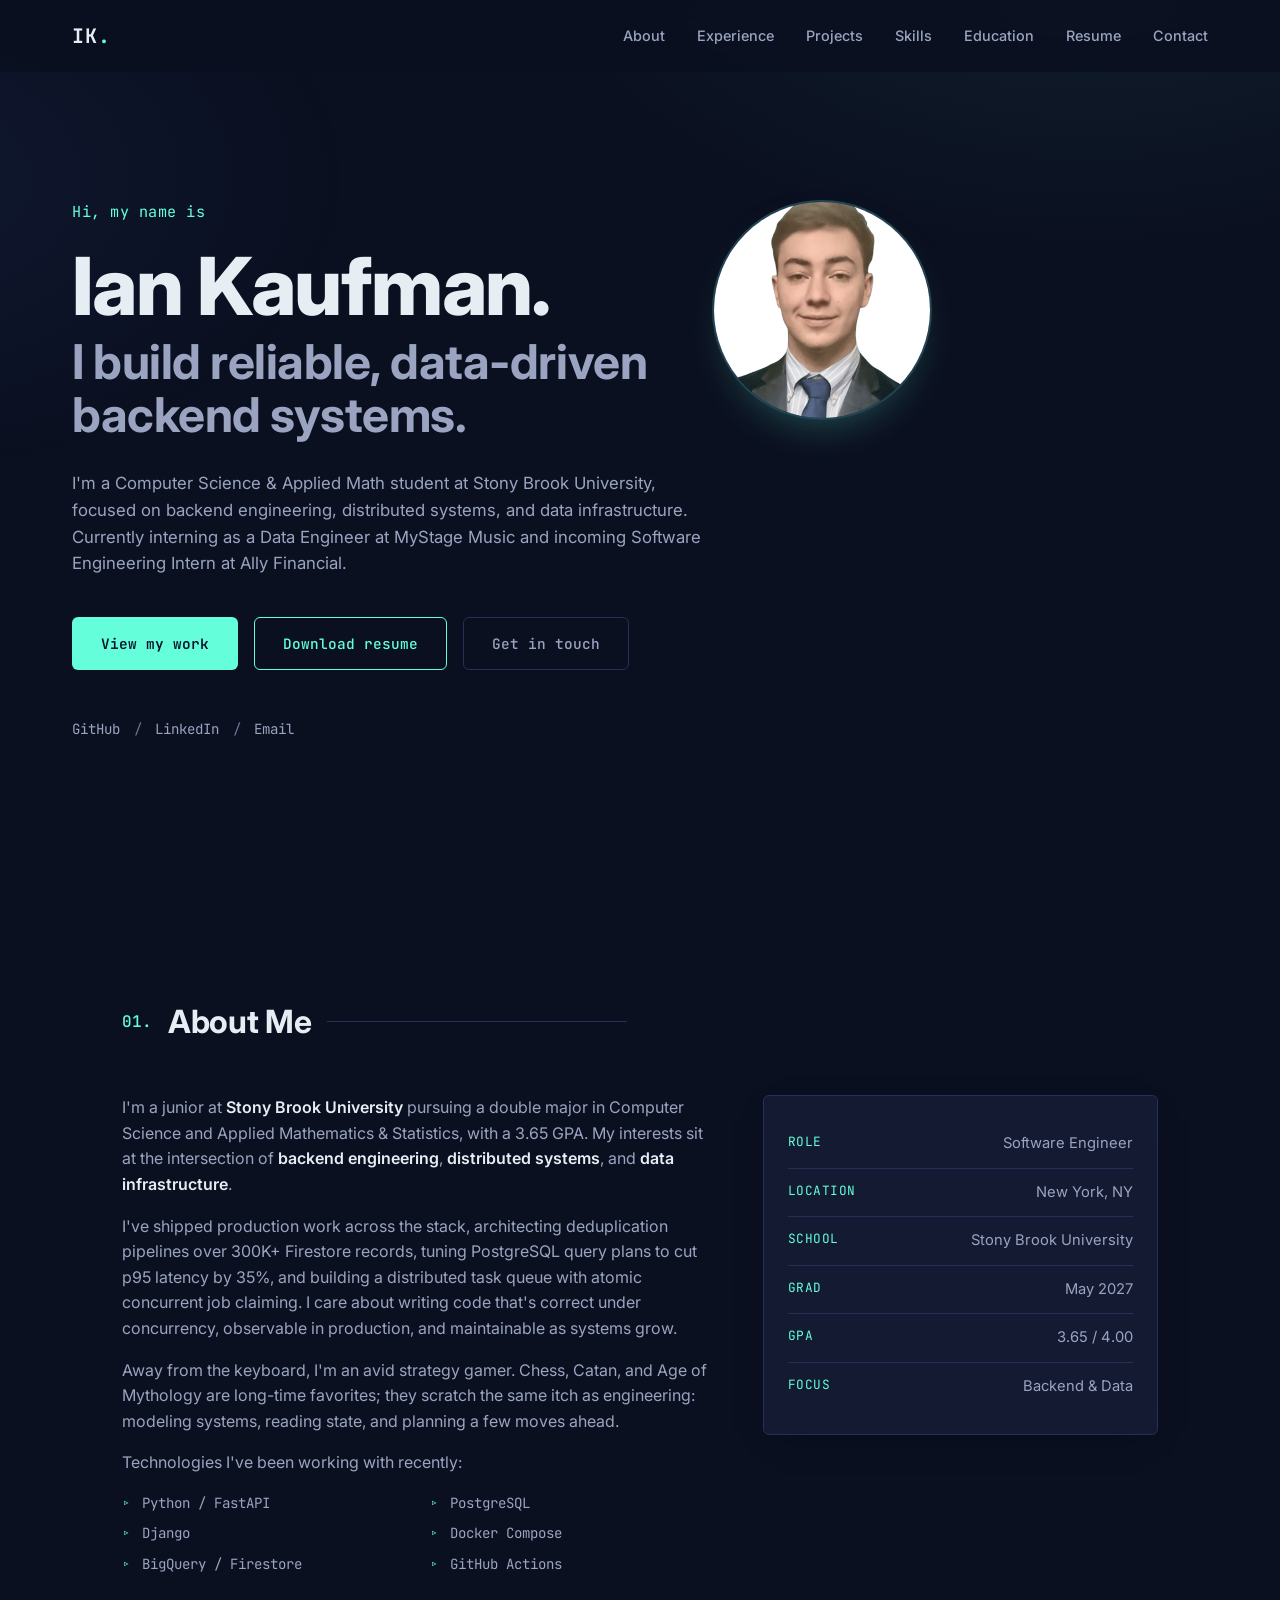
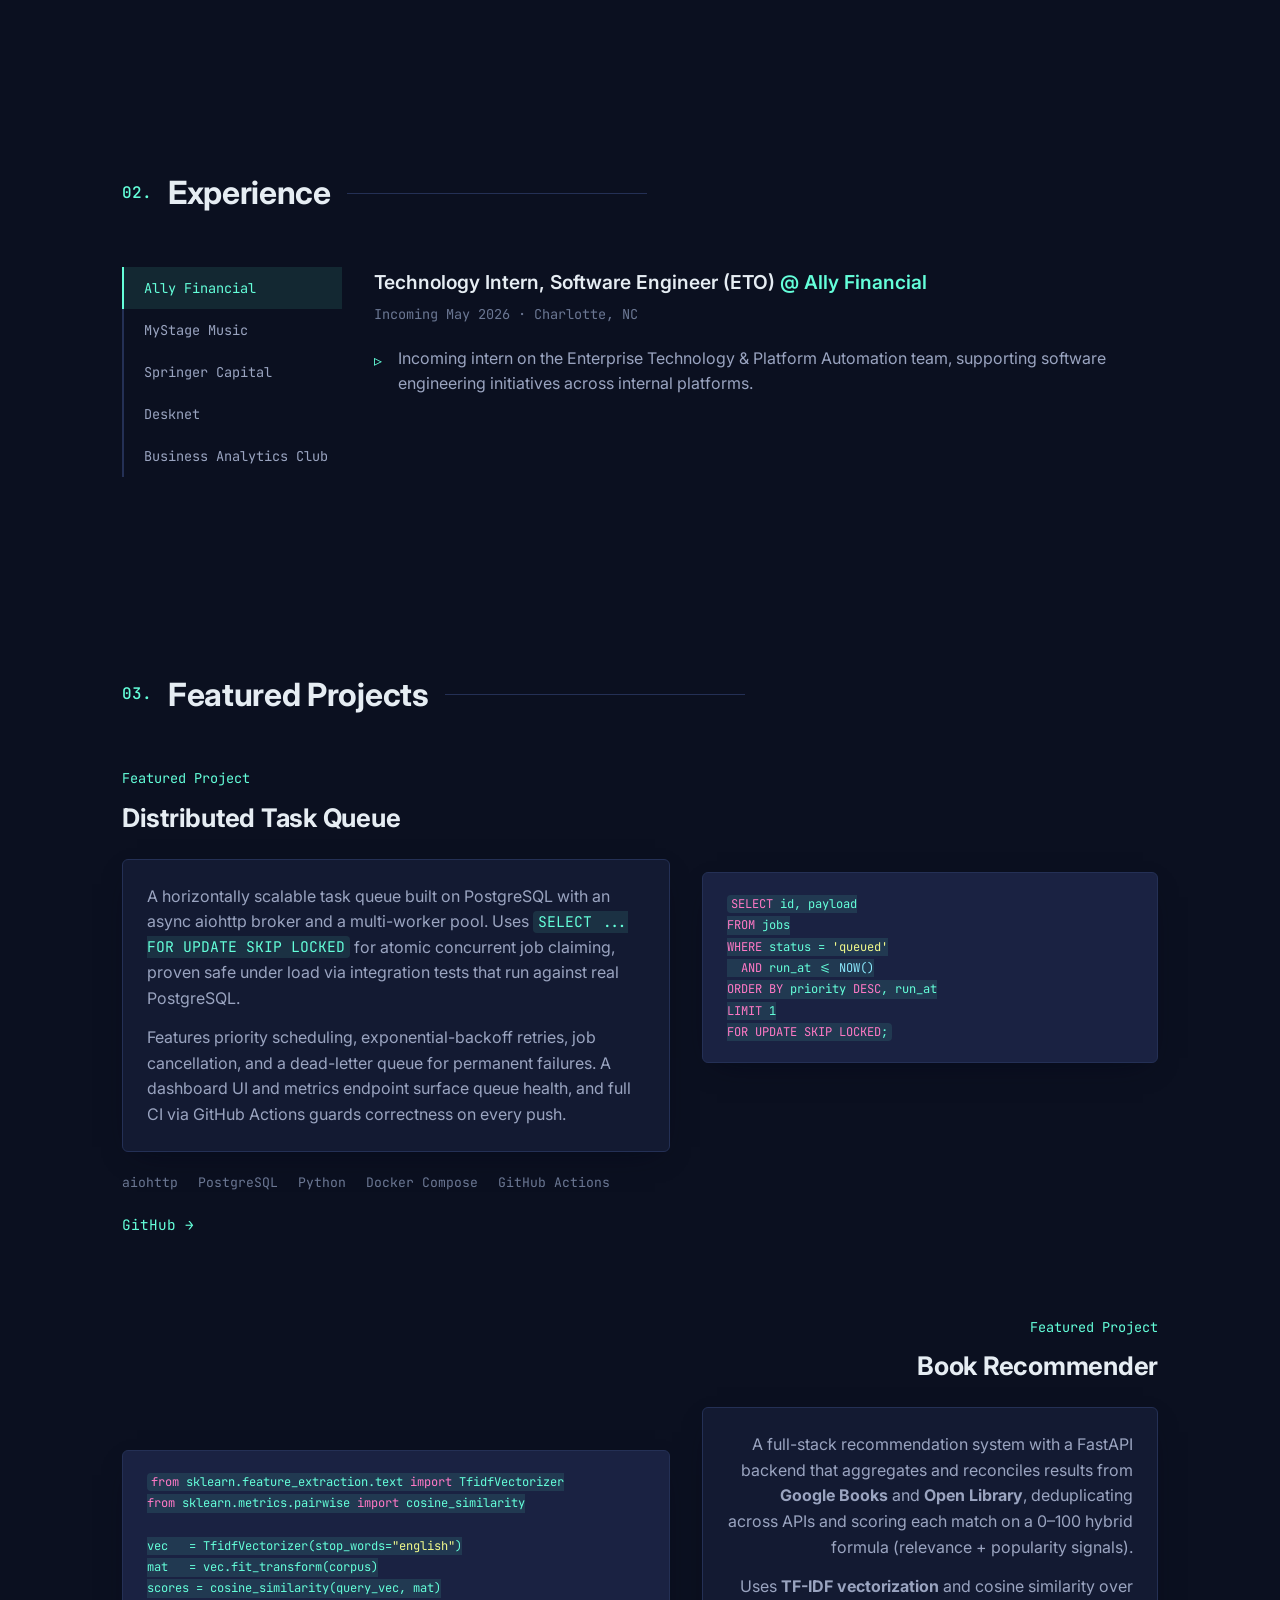
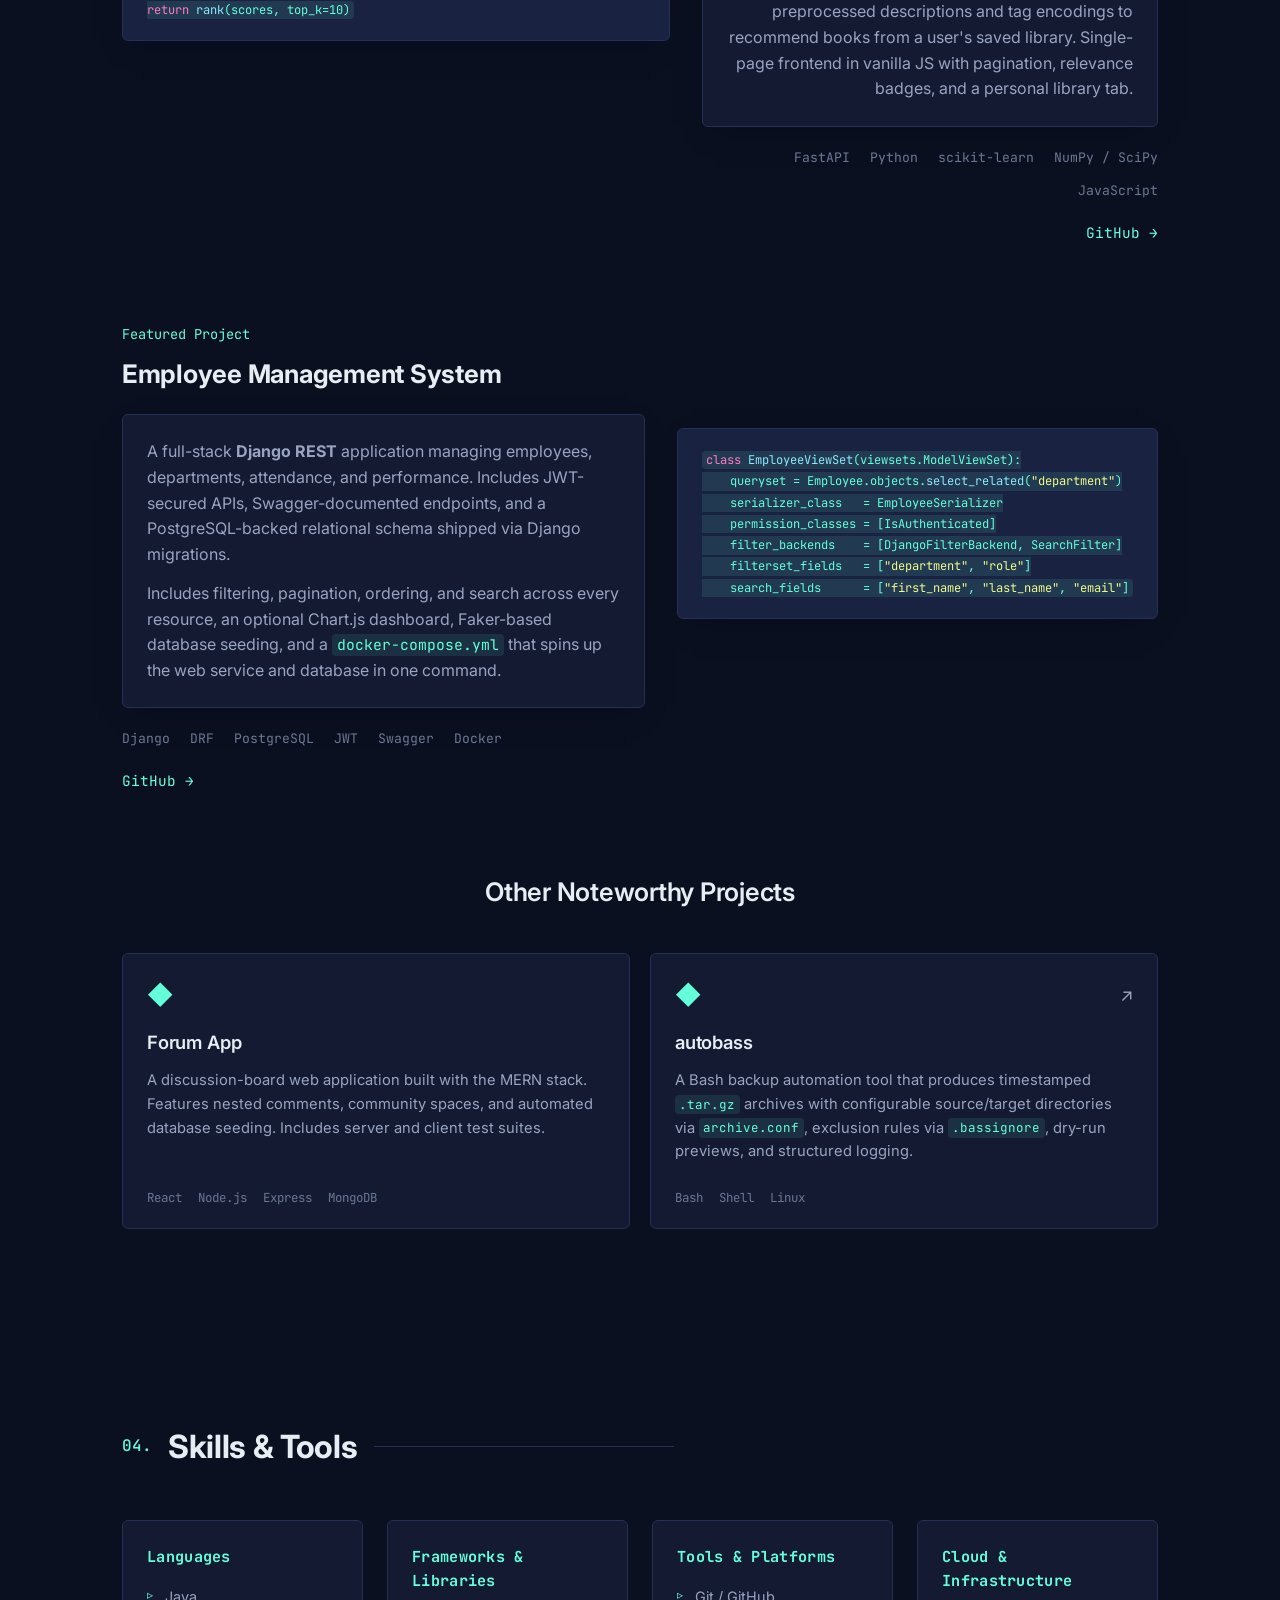
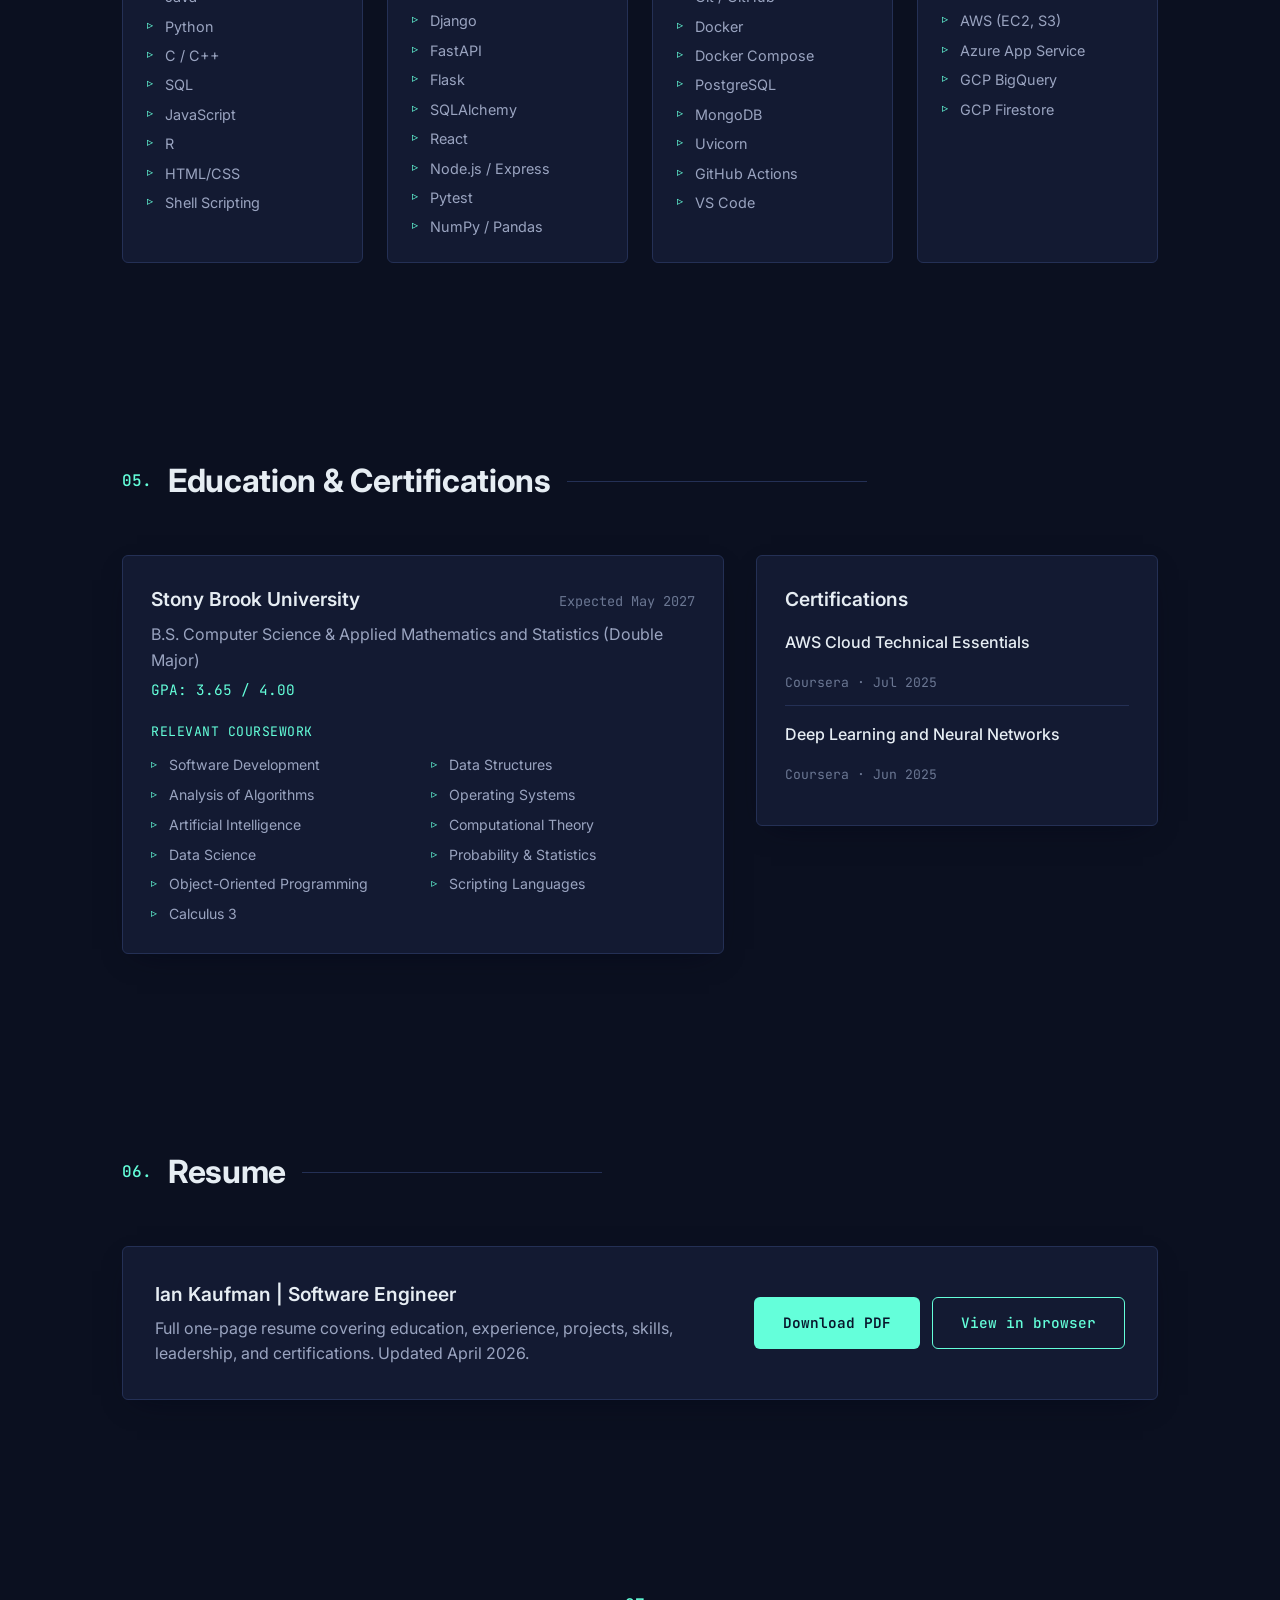
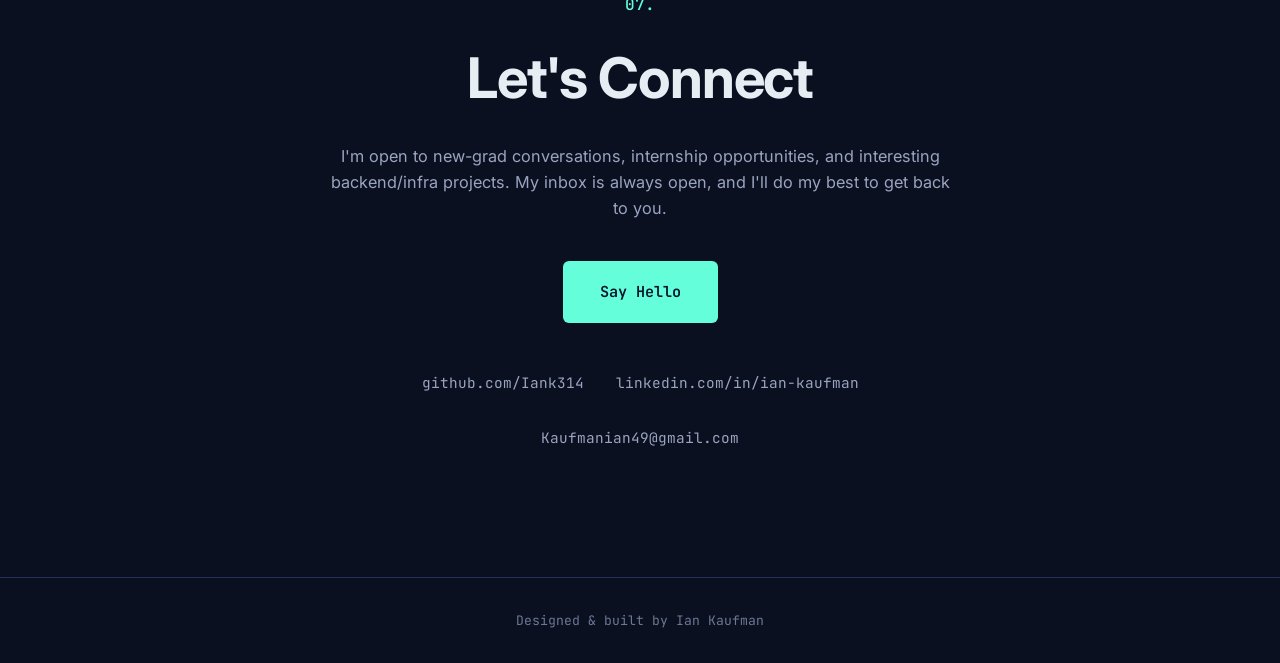
==== index.html @ 7ea7bed2 "fix broken resume link and soften forum project card Phishing classifiers were spooked by the combin" ====
<!DOCTYPE html>
<html lang="en">
<head>
  <meta charset="UTF-8" />
  <meta name="viewport" content="width=device-width, initial-scale=1.0" />
  <meta name="description" content="Ian Kaufman. Software Engineer and Computer Science & Applied Math student at Stony Brook University." />
  <title>Ian Kaufman | Software Engineer</title>
  <link rel="preconnect" href="https://fonts.googleapis.com" />
  <link rel="preconnect" href="https://fonts.gstatic.com" crossorigin />
  <link href="https://fonts.googleapis.com/css2?family=Inter:wght@300;400;500;600;700;800&family=JetBrains+Mono:wght@400;500&display=swap" rel="stylesheet" />
  <link rel="stylesheet" href="styles.css" />
</head>
<body>
  <nav class="nav">
    <div class="nav-container">
      <a href="#top" class="nav-logo">IK<span class="dot">.</span></a>
      <ul class="nav-links">
        <li><a href="#about">About</a></li>
        <li><a href="#experience">Experience</a></li>
        <li><a href="#projects">Projects</a></li>
        <li><a href="#skills">Skills</a></li>
        <li><a href="#education">Education</a></li>
        <li><a href="#resume">Resume</a></li>
        <li><a href="#contact">Contact</a></li>
      </ul>
      <button class="nav-toggle" aria-label="Toggle navigation">
        <span></span><span></span><span></span>
      </button>
    </div>
  </nav>

  <header id="top" class="hero">
    <div class="hero-inner">
      <div class="hero-portrait" aria-hidden="true">
        <img src="Headshot.png" alt="Ian Kaufman" onerror="this.parentElement.style.display='none'" />
      </div>
      <p class="hero-kicker">Hi, my name is</p>
      <h1 class="hero-name">Ian Kaufman.</h1>
      <h2 class="hero-tagline">I build reliable, data-driven backend systems.</h2>
      <p class="hero-sub">
        I'm a Computer Science &amp; Applied Math student at Stony Brook University,
        focused on backend engineering, distributed systems, and data infrastructure.
        Currently interning as a Data Engineer at MyStage Music and incoming
        Software Engineering Intern at Ally Financial.
      </p>
      <div class="hero-cta">
        <a href="#projects" class="btn btn-primary">View my work</a>
        <a href="Ian_Kaufman_Resume.pdf" class="btn btn-outline" download>Download resume</a>
        <a href="mailto:Kaufmanian49@gmail.com" class="btn btn-ghost">Get in touch</a>
      </div>
      <div class="hero-socials">
        <a href="https://github.com/Iank314" target="_blank" rel="noopener" aria-label="GitHub">GitHub</a>
        <span class="divider">/</span>
        <a href="https://www.linkedin.com/in/ian-kaufman-7a9408329/" target="_blank" rel="noopener" aria-label="LinkedIn">LinkedIn</a>
        <span class="divider">/</span>
        <a href="mailto:Kaufmanian49@gmail.com" aria-label="Email">Email</a>
      </div>
    </div>
  </header>

  <main>
    <section id="about" class="section">
      <div class="section-head">
        <span class="section-num">01.</span>
        <h2 class="section-title">About Me</h2>
        <span class="section-rule"></span>
      </div>
      <div class="about-grid">
        <div class="about-text">
          <p>
            I'm a junior at <strong>Stony Brook University</strong> pursuing a
            double major in Computer Science and Applied Mathematics &amp;
            Statistics, with a 3.65 GPA. My interests sit at the intersection
            of <strong>backend engineering</strong>, <strong>distributed
            systems</strong>, and <strong>data infrastructure</strong>.
          </p>
          <p>
            I've shipped production work across the stack, architecting
            deduplication pipelines over 300K+ Firestore records, tuning
            PostgreSQL query plans to cut p95 latency by 35%, and building a
            distributed task queue with atomic concurrent job claiming. I care
            about writing code that's correct under concurrency, observable in
            production, and maintainable as systems grow.
          </p>
          <p>
            Away from the keyboard, I'm an avid strategy gamer. Chess, Catan,
            and Age of Mythology are long-time favorites; they scratch the
            same itch as engineering: modeling systems, reading state, and
            planning a few moves ahead.
          </p>
          <p>Technologies I've been working with recently:</p>
          <ul class="tech-list">
            <li>Python / FastAPI</li>
            <li>PostgreSQL</li>
            <li>Django</li>
            <li>Docker Compose</li>
            <li>BigQuery / Firestore</li>
            <li>GitHub Actions</li>
          </ul>
        </div>
        <div class="about-card">
          <div class="card-row"><span class="card-label">Role</span><span>Software Engineer</span></div>
          <div class="card-row"><span class="card-label">Location</span><span>New York, NY</span></div>
          <div class="card-row"><span class="card-label">School</span><span>Stony Brook University</span></div>
          <div class="card-row"><span class="card-label">Grad</span><span>May 2027</span></div>
          <div class="card-row"><span class="card-label">GPA</span><span>3.65 / 4.00</span></div>
          <div class="card-row"><span class="card-label">Focus</span><span>Backend &amp; Data</span></div>
        </div>
      </div>
    </section>

    <section id="experience" class="section">
      <div class="section-head">
        <span class="section-num">02.</span>
        <h2 class="section-title">Experience</h2>
        <span class="section-rule"></span>
      </div>
      <div class="experience">
        <div class="tabs" role="tablist">
          <button class="tab active" data-tab="ally" role="tab">Ally Financial</button>
          <button class="tab" data-tab="mystage" role="tab">MyStage Music</button>
          <button class="tab" data-tab="springer" role="tab">Springer Capital</button>
          <button class="tab" data-tab="desknet" role="tab">Desknet</button>
          <button class="tab" data-tab="bac" role="tab">Business Analytics Club</button>
        </div>
        <div class="tab-content">
          <article class="panel active" id="ally">
            <h3>Technology Intern, Software Engineer (ETO)<span class="company"> @ Ally Financial</span></h3>
            <p class="meta">Incoming May 2026 · Charlotte, NC</p>
            <ul>
              <li>Incoming intern on the Enterprise Technology &amp; Platform Automation team, supporting software engineering initiatives across internal platforms.</li>
            </ul>
          </article>
          <article class="panel" id="mystage">
            <h3>Data Engineering Intern<span class="company"> @ MyStage Music</span></h3>
            <p class="meta">Jan 2026 – Present · Remote</p>
            <ul>
              <li>Architected and deployed an end-to-end deduplication pipeline processing 300K+ Firestore records, ingesting raw data from Firebase, enforcing schema integrity via Pydantic models, executing SQL deduplication and scoring transformations in BigQuery, and writing validated results back to Firestore.</li>
              <li>Implemented bidirectional Firestore↔BigQuery sync workflows, ensuring production admin collections stay current with deduplicated output surfaced on the admin UI.</li>
            </ul>
          </article>
          <article class="panel" id="springer">
            <h3>Backend Software Engineering Intern<span class="company"> @ Springer Capital</span></h3>
            <p class="meta">Jul 2025 – Oct 2025 · Remote</p>
            <ul>
              <li>Designed a normalized PostgreSQL schema (employees, departments, roles) with foreign keys, unique constraints, and composite/partial indexes aligned to high-frequency queries; shipped migrations via Django.</li>
              <li>Eliminated N+1 queries using <code>select_related</code>/<code>prefetch_related</code> and tuned execution plans with <code>EXPLAIN ANALYZE</code>, reducing p95 latency by 35% and cutting DB CPU/IO by 10% on heavy endpoints.</li>
            </ul>
          </article>
          <article class="panel" id="desknet">
            <h3>Technology Intern<span class="company"> @ Desknet</span></h3>
            <p class="meta">May 2023 – Aug 2023 · Jersey City, NJ</p>
            <ul>
              <li>Built a <strong>Spring Boot</strong> service integrated with <strong>ActiveMQ</strong> to measure end-to-end latency of messages exchanged by the Desknetinc.com platform, instrumenting producers and consumers to publish per-message timing data for diagnostic review.</li>
              <li>Worked across backend services to surface performance telemetry from live message flows, targeting bottleneck identification in the company's internal messaging pipeline.</li>
            </ul>
          </article>
          <article class="panel" id="bac">
            <h3>Vice President &amp; Co-Founder<span class="company"> @ Business Analytics Club, SBU</span></h3>
            <p class="meta">Jan 2026 – Present · Stony Brook, NY</p>
            <ul>
              <li>Co-founded and led a student organization focused on analytics and data-driven decision making.</li>
              <li>Organized industry speaker events with professionals from finance/tech firms such as Alvarez &amp; Marsal.</li>
            </ul>
          </article>
        </div>
      </div>
    </section>

    <section id="projects" class="section">
      <div class="section-head">
        <span class="section-num">03.</span>
        <h2 class="section-title">Featured Projects</h2>
        <span class="section-rule"></span>
      </div>

      <article class="project project-featured">
        <div class="project-meta">
          <p class="project-overline">Featured Project</p>
          <h3 class="project-title"><a href="https://github.com/Iank314/task-queue" target="_blank" rel="noopener">Distributed Task Queue</a></h3>
          <div class="project-body">
            <p>
              A horizontally scalable task queue built on PostgreSQL with an
              async aiohttp broker and a multi-worker pool. Uses
              <code>SELECT ... FOR UPDATE SKIP LOCKED</code> for atomic concurrent
              job claiming, proven safe under load via integration tests that
              run against real PostgreSQL.
            </p>
            <p>
              Features priority scheduling, exponential-backoff retries, job
              cancellation, and a dead-letter queue for permanent failures. A
              dashboard UI and metrics endpoint surface queue health, and full
              CI via GitHub Actions guards correctness on every push.
            </p>
          </div>
          <ul class="project-tech">
            <li>aiohttp</li><li>PostgreSQL</li><li>Python</li><li>Docker Compose</li><li>GitHub Actions</li>
          </ul>
          <div class="project-links">
            <a href="https://github.com/Iank314/task-queue" target="_blank" rel="noopener" aria-label="GitHub repository">GitHub →</a>
          </div>
        </div>
        <div class="project-visual">
          <div class="visual-code">
            <pre><code><span class="c-kw">SELECT</span> id, payload
<span class="c-kw">FROM</span> jobs
<span class="c-kw">WHERE</span> status = <span class="c-str">'queued'</span>
  <span class="c-kw">AND</span> run_at &lt;= <span class="c-fn">NOW()</span>
<span class="c-kw">ORDER BY</span> priority <span class="c-kw">DESC</span>, run_at
<span class="c-kw">LIMIT</span> 1
<span class="c-kw">FOR UPDATE SKIP LOCKED</span>;</code></pre>
          </div>
        </div>
      </article>

      <article class="project project-featured reverse">
        <div class="project-meta">
          <p class="project-overline">Featured Project</p>
          <h3 class="project-title"><a href="https://github.com/Iank314/BookRecommender" target="_blank" rel="noopener">Book Recommender</a></h3>
          <div class="project-body">
            <p>
              A full-stack recommendation system with a FastAPI backend that
              aggregates and reconciles results from <strong>Google Books</strong>
              and <strong>Open Library</strong>, deduplicating across APIs and
              scoring each match on a 0–100 hybrid formula (relevance +
              popularity signals).
            </p>
            <p>
              Uses <strong>TF-IDF vectorization</strong> and cosine similarity
              over preprocessed descriptions and tag encodings to recommend
              books from a user's saved library. Single-page frontend in
              vanilla JS with pagination, relevance badges, and a personal
              library tab.
            </p>
          </div>
          <ul class="project-tech">
            <li>FastAPI</li><li>Python</li><li>scikit-learn</li><li>NumPy / SciPy</li><li>JavaScript</li>
          </ul>
          <div class="project-links">
            <a href="https://github.com/Iank314/BookRecommender" target="_blank" rel="noopener" aria-label="GitHub repository">GitHub →</a>
          </div>
        </div>
        <div class="project-visual">
          <div class="visual-code">
            <pre><code><span class="c-kw">from</span> sklearn.feature_extraction.text <span class="c-kw">import</span> TfidfVectorizer
<span class="c-kw">from</span> sklearn.metrics.pairwise <span class="c-kw">import</span> cosine_similarity

vec   = TfidfVectorizer(stop_words=<span class="c-str">"english"</span>)
mat   = vec.fit_transform(corpus)
scores = cosine_similarity(query_vec, mat)
<span class="c-kw">return</span> <span class="c-fn">rank</span>(scores, top_k=10)</code></pre>
          </div>
        </div>
      </article>

      <article class="project project-featured">
        <div class="project-meta">
          <p class="project-overline">Featured Project</p>
          <h3 class="project-title"><a href="https://github.com/Iank314/django-employee-management" target="_blank" rel="noopener">Employee Management System</a></h3>
          <div class="project-body">
            <p>
              A full-stack <strong>Django REST</strong> application managing
              employees, departments, attendance, and performance. Includes
              JWT-secured APIs, Swagger-documented endpoints, and a
              PostgreSQL-backed relational schema shipped via Django
              migrations.
            </p>
            <p>
              Includes filtering, pagination, ordering, and search across
              every resource, an optional Chart.js dashboard, Faker-based
              database seeding, and a <code>docker-compose.yml</code> that
              spins up the web service and database in one command.
            </p>
          </div>
          <ul class="project-tech">
            <li>Django</li><li>DRF</li><li>PostgreSQL</li><li>JWT</li><li>Swagger</li><li>Docker</li>
          </ul>
          <div class="project-links">
            <a href="https://github.com/Iank314/django-employee-management" target="_blank" rel="noopener" aria-label="GitHub repository">GitHub →</a>
          </div>
        </div>
        <div class="project-visual">
          <div class="visual-code">
            <pre><code><span class="c-kw">class</span> <span class="c-fn">EmployeeViewSet</span>(viewsets.ModelViewSet):
    queryset = Employee.objects.<span class="c-fn">select_related</span>(<span class="c-str">"department"</span>)
    serializer_class   = EmployeeSerializer
    permission_classes = [IsAuthenticated]
    filter_backends    = [DjangoFilterBackend, SearchFilter]
    filterset_fields   = [<span class="c-str">"department"</span>, <span class="c-str">"role"</span>]
    search_fields      = [<span class="c-str">"first_name"</span>, <span class="c-str">"last_name"</span>, <span class="c-str">"email"</span>]</code></pre>
          </div>
        </div>
      </article>

      <h3 class="other-heading">Other Noteworthy Projects</h3>

      <div class="other-grid">
        <article class="other-card">
          <div class="other-card-head">
            <span class="folder-icon" aria-hidden="true">◆</span>
          </div>
          <h4 class="other-title">Forum App</h4>
          <p class="other-desc">
            A discussion-board web application built with the MERN stack.
            Features nested comments, community spaces, and automated
            database seeding. Includes server and client test suites.
          </p>
          <ul class="other-tech">
            <li>React</li><li>Node.js</li><li>Express</li><li>MongoDB</li>
          </ul>
        </article>

        <article class="other-card">
          <div class="other-card-head">
            <span class="folder-icon" aria-hidden="true">◆</span>
            <a href="https://github.com/Iank314/autobass" target="_blank" rel="noopener" class="other-link" aria-label="GitHub repository">↗</a>
          </div>
          <h4 class="other-title"><a href="https://github.com/Iank314/autobass" target="_blank" rel="noopener">autobass</a></h4>
          <p class="other-desc">
            A Bash backup automation tool that produces timestamped
            <code>.tar.gz</code> archives with configurable source/target
            directories via <code>archive.conf</code>, exclusion rules via
            <code>.bassignore</code>, dry-run previews, and structured
            logging.
          </p>
          <ul class="other-tech">
            <li>Bash</li><li>Shell</li><li>Linux</li>
          </ul>
        </article>
      </div>
    </section>

    <section id="skills" class="section">
      <div class="section-head">
        <span class="section-num">04.</span>
        <h2 class="section-title">Skills &amp; Tools</h2>
        <span class="section-rule"></span>
      </div>
      <div class="skills-grid">
        <div class="skill-group">
          <h3>Languages</h3>
          <ul>
            <li>Java</li><li>Python</li><li>C / C++</li><li>SQL</li>
            <li>JavaScript</li><li>R</li><li>HTML/CSS</li><li>Shell Scripting</li>
          </ul>
        </div>
        <div class="skill-group">
          <h3>Frameworks &amp; Libraries</h3>
          <ul>
            <li>Django</li><li>FastAPI</li><li>Flask</li><li>SQLAlchemy</li>
            <li>React</li><li>Node.js / Express</li><li>Pytest</li><li>NumPy / Pandas</li>
          </ul>
        </div>
        <div class="skill-group">
          <h3>Tools &amp; Platforms</h3>
          <ul>
            <li>Git / GitHub</li><li>Docker</li><li>Docker Compose</li><li>PostgreSQL</li>
            <li>MongoDB</li><li>Uvicorn</li><li>GitHub Actions</li><li>VS Code</li>
          </ul>
        </div>
        <div class="skill-group">
          <h3>Cloud &amp; Infrastructure</h3>
          <ul>
            <li>AWS (EC2, S3)</li><li>Azure App Service</li>
            <li>GCP BigQuery</li><li>GCP Firestore</li>
          </ul>
        </div>
      </div>
    </section>

    <section id="education" class="section">
      <div class="section-head">
        <span class="section-num">05.</span>
        <h2 class="section-title">Education &amp; Certifications</h2>
        <span class="section-rule"></span>
      </div>
      <div class="edu-grid">
        <div class="edu-card primary">
          <div class="edu-header">
            <h3>Stony Brook University</h3>
            <span class="edu-date">Expected May 2027</span>
          </div>
          <p class="edu-degree">B.S. Computer Science &amp; Applied Mathematics and Statistics (Double Major)</p>
          <p class="edu-gpa">GPA: 3.65 / 4.00</p>
          <p class="edu-label">Relevant Coursework</p>
          <ul class="edu-courses">
            <li>Software Development</li>
            <li>Data Structures</li>
            <li>Analysis of Algorithms</li>
            <li>Operating Systems</li>
            <li>Artificial Intelligence</li>
            <li>Computational Theory</li>
            <li>Data Science</li>
            <li>Probability &amp; Statistics</li>
            <li>Object-Oriented Programming</li>
            <li>Scripting Languages</li>
            <li>Calculus 3</li>
          </ul>
        </div>
        <div class="edu-card">
          <h3>Certifications</h3>
          <ul class="cert-list">
            <li>
              <span class="cert-name">AWS Cloud Technical Essentials</span>
              <span class="cert-date">Coursera · Jul 2025</span>
            </li>
            <li>
              <span class="cert-name">Deep Learning and Neural Networks</span>
              <span class="cert-date">Coursera · Jun 2025</span>
            </li>
          </ul>
        </div>
      </div>
    </section>

    <section id="resume" class="section section-resume">
      <div class="section-head">
        <span class="section-num">06.</span>
        <h2 class="section-title">Resume</h2>
        <span class="section-rule"></span>
      </div>
      <div class="resume-card">
        <div class="resume-copy">
          <h3>Ian Kaufman | Software Engineer</h3>
          <p>
            Full one-page resume covering education, experience, projects,
            skills, leadership, and certifications. Updated April 2026.
          </p>
        </div>
        <div class="resume-actions">
          <a href="Ian_Kaufman_Resume.pdf" class="btn btn-primary" download>Download PDF</a>
          <a href="Ian_Kaufman_Resume.pdf" class="btn btn-outline" target="_blank" rel="noopener">View in browser</a>
        </div>
      </div>
    </section>

    <section id="contact" class="section section-contact">
      <span class="section-num">07.</span>
      <h2 class="contact-heading">Let's Connect</h2>
      <p class="contact-sub">
        I'm open to new-grad conversations, internship opportunities, and
        interesting backend/infra projects. My inbox is always open, and I'll
        do my best to get back to you.
      </p>
      <a href="mailto:Kaufmanian49@gmail.com" class="btn btn-primary btn-lg">Say Hello</a>
      <div class="contact-links">
        <a href="https://github.com/Iank314" target="_blank" rel="noopener">github.com/Iank314</a>
        <a href="https://www.linkedin.com/in/ian-kaufman-7a9408329/" target="_blank" rel="noopener">linkedin.com/in/ian-kaufman</a>
        <a href="mailto:Kaufmanian49@gmail.com">Kaufmanian49@gmail.com</a>
      </div>
    </section>
  </main>

  <footer class="footer">
    <p>Designed &amp; built by Ian Kaufman</p>
  </footer>

  <script src="script.js"></script>
</body>
</html>
---- styles.css ----
:root {
  --bg: #0b1020;
  --bg-alt: #0f152a;
  --surface: #131a32;
  --surface-2: #1a2242;
  --border: #243055;
  --text: #e6edf3;
  --text-dim: #9aa4c0;
  --text-muted: #6b7793;
  --accent: #64ffda;
  --accent-dim: rgba(100, 255, 218, 0.1);
  --accent-soft: rgba(100, 255, 218, 0.18);
  --shadow: 0 10px 30px -15px rgba(2, 6, 23, 0.7);
  --radius: 6px;
  --nav-h: 72px;
  --font-sans: 'Inter', system-ui, -apple-system, 'Segoe UI', sans-serif;
  --font-mono: 'JetBrains Mono', 'SF Mono', Menlo, Consolas, monospace;
}

* { box-sizing: border-box; margin: 0; padding: 0; }

html { scroll-behavior: smooth; }

body {
  font-family: var(--font-sans);
  background: var(--bg);
  color: var(--text);
  line-height: 1.6;
  -webkit-font-smoothing: antialiased;
  min-height: 100vh;
  overflow-x: hidden;
}

body::before {
  content: "";
  position: fixed;
  inset: 0;
  background:
    radial-gradient(1000px 600px at 85% -10%, rgba(100,255,218,0.07), transparent 60%),
    radial-gradient(800px 500px at -10% 20%, rgba(77,124,255,0.08), transparent 60%);
  pointer-events: none;
  z-index: -1;
}

a { color: var(--accent); text-decoration: none; transition: color .2s ease; }
a:hover { color: #9bfff0; }

code {
  font-family: var(--font-mono);
  font-size: 0.92em;
  color: var(--accent);
  background: var(--accent-dim);
  padding: 0.1em 0.35em;
  border-radius: 4px;
}

/* ---------- Navigation ---------- */
.nav {
  position: fixed;
  top: 0; left: 0; right: 0;
  height: var(--nav-h);
  background: rgba(11, 16, 32, 0.85);
  backdrop-filter: blur(10px);
  -webkit-backdrop-filter: blur(10px);
  border-bottom: 1px solid transparent;
  z-index: 100;
  transition: box-shadow .25s ease, border-color .25s ease;
}
.nav.scrolled {
  box-shadow: var(--shadow);
  border-bottom-color: var(--border);
}
.nav-container {
  max-width: 1200px;
  margin: 0 auto;
  height: 100%;
  padding: 0 2rem;
  display: flex;
  align-items: center;
  justify-content: space-between;
}
.nav-logo {
  font-family: var(--font-mono);
  font-weight: 700;
  font-size: 1.25rem;
  color: var(--text);
  letter-spacing: 1px;
}
.nav-logo .dot { color: var(--accent); }
.nav-links {
  display: flex;
  list-style: none;
  gap: 2rem;
  align-items: center;
}
.nav-links a {
  color: var(--text-dim);
  font-size: 0.9rem;
  font-weight: 500;
  position: relative;
  padding: 4px 0;
}
.nav-links a::after {
  content: "";
  position: absolute;
  left: 0; bottom: -2px;
  height: 2px; width: 0;
  background: var(--accent);
  transition: width .25s ease;
}
.nav-links a:hover { color: var(--text); }
.nav-links a:hover::after { width: 100%; }
.nav-toggle {
  display: none;
  background: transparent;
  border: none;
  cursor: pointer;
  width: 32px;
  flex-direction: column;
  gap: 5px;
  padding: 0;
}
.nav-toggle span {
  display: block;
  height: 2px;
  background: var(--text);
  border-radius: 2px;
  transition: transform .25s ease, opacity .25s ease;
}

/* ---------- Hero ---------- */
.hero {
  min-height: 100vh;
  display: flex;
  align-items: center;
  padding: calc(var(--nav-h) + 2rem) 2rem 4rem;
  max-width: 1200px;
  margin: 0 auto;
}
.hero-inner { max-width: 860px; position: relative; }

.hero-portrait {
  float: right;
  width: 220px;
  height: 220px;
  margin: 0 0 1.5rem 2rem;
  border-radius: 50%;
  overflow: hidden;
  border: 2px solid var(--accent-soft);
  box-shadow: 0 20px 40px -20px rgba(100, 255, 218, 0.35), var(--shadow);
  background: var(--surface);
  shape-outside: circle(50%);
}
.hero-portrait img {
  width: 100%;
  height: 100%;
  object-fit: cover;
  display: block;
  transition: transform .4s ease;
}
.hero-portrait:hover img { transform: scale(1.04); }

@media (max-width: 680px) {
  .hero-portrait {
    float: none;
    width: 150px;
    height: 150px;
    margin: 0 0 1.5rem 0;
  }
}
.hero-kicker {
  color: var(--accent);
  font-family: var(--font-mono);
  font-size: 0.95rem;
  margin-bottom: 1.25rem;
  letter-spacing: 0.5px;
}
.hero-name {
  font-size: clamp(2.5rem, 8vw, 5rem);
  font-weight: 800;
  line-height: 1.05;
  letter-spacing: -0.02em;
  color: var(--text);
  margin-bottom: 0.5rem;
}
.hero-tagline {
  font-size: clamp(1.6rem, 5vw, 3rem);
  font-weight: 700;
  line-height: 1.1;
  color: var(--text-dim);
  margin-bottom: 1.75rem;
  letter-spacing: -0.01em;
}
.hero-sub {
  font-size: 1.05rem;
  color: var(--text-dim);
  max-width: 640px;
  margin-bottom: 2.5rem;
}
.hero-cta {
  display: flex;
  gap: 1rem;
  flex-wrap: wrap;
  margin-bottom: 3rem;
}
.hero-socials {
  font-family: var(--font-mono);
  font-size: 0.88rem;
  color: var(--text-muted);
  display: flex;
  gap: 0.85rem;
  align-items: center;
}
.hero-socials a { color: var(--text-dim); }
.hero-socials a:hover { color: var(--accent); }
.hero-socials .divider { color: var(--text-muted); }

/* ---------- Buttons ---------- */
.btn {
  display: inline-block;
  padding: 0.85rem 1.75rem;
  border-radius: var(--radius);
  font-family: var(--font-mono);
  font-size: 0.9rem;
  font-weight: 500;
  text-align: center;
  cursor: pointer;
  transition: transform .15s ease, background .2s ease, box-shadow .2s ease;
  border: 1px solid transparent;
}
.btn-primary {
  background: var(--accent);
  color: #07152b;
  font-weight: 600;
}
.btn-primary:hover {
  background: #9bfff0;
  color: #07152b;
  transform: translateY(-2px);
  box-shadow: 0 10px 25px -10px rgba(100,255,218,0.4);
}
.btn-outline {
  background: transparent;
  color: var(--accent);
  border-color: var(--accent);
}
.btn-outline:hover {
  background: var(--accent-dim);
  color: var(--accent);
  transform: translateY(-2px);
}
.btn-ghost {
  background: transparent;
  color: var(--text-dim);
  border-color: var(--border);
}
.btn-ghost:hover {
  color: var(--text);
  border-color: var(--text-dim);
  transform: translateY(-2px);
}
.btn-lg {
  padding: 1.1rem 2.25rem;
  font-size: 0.95rem;
}

/* ---------- Sections ---------- */
.section {
  max-width: 1100px;
  margin: 0 auto;
  padding: 6rem 2rem;
  scroll-margin-top: var(--nav-h);
}
.section-head {
  display: flex;
  align-items: center;
  gap: 1rem;
  margin-bottom: 3rem;
}
.section-num {
  font-family: var(--font-mono);
  color: var(--accent);
  font-size: 1rem;
  font-weight: 500;
}
.section-title {
  font-size: clamp(1.6rem, 4vw, 2rem);
  font-weight: 700;
  color: var(--text);
  letter-spacing: -0.01em;
  white-space: nowrap;
}
.section-rule {
  flex: 1;
  height: 1px;
  background: var(--border);
  max-width: 300px;
}

/* ---------- About ---------- */
.about-grid {
  display: grid;
  grid-template-columns: 3fr 2fr;
  gap: 3rem;
  align-items: start;
}
.about-text p { color: var(--text-dim); margin-bottom: 1rem; }
.about-text strong { color: var(--text); font-weight: 600; }
.tech-list {
  list-style: none;
  display: grid;
  grid-template-columns: repeat(2, 1fr);
  gap: 0.5rem 1.5rem;
  margin-top: 1rem;
  font-family: var(--font-mono);
  font-size: 0.88rem;
  color: var(--text-dim);
}
.tech-list li {
  position: relative;
  padding-left: 1.25rem;
}
.tech-list li::before {
  content: "▹";
  position: absolute;
  left: 0;
  color: var(--accent);
}
.about-card {
  background: var(--surface);
  border: 1px solid var(--border);
  border-radius: var(--radius);
  padding: 1.5rem;
  box-shadow: var(--shadow);
}
.card-row {
  display: flex;
  justify-content: space-between;
  padding: 0.75rem 0;
  border-bottom: 1px solid var(--border);
  font-size: 0.92rem;
  color: var(--text-dim);
}
.card-row:last-child { border-bottom: 0; }
.card-label {
  font-family: var(--font-mono);
  color: var(--accent);
  font-size: 0.8rem;
  text-transform: uppercase;
  letter-spacing: 0.5px;
}

/* ---------- Experience ---------- */
.experience {
  display: grid;
  grid-template-columns: 220px 1fr;
  gap: 2rem;
  align-items: start;
}
.tabs {
  display: flex;
  flex-direction: column;
  border-left: 2px solid var(--border);
}
.tab {
  background: transparent;
  border: none;
  border-left: 2px solid transparent;
  margin-left: -2px;
  padding: 0.75rem 1.25rem;
  text-align: left;
  color: var(--text-dim);
  font-family: var(--font-mono);
  font-size: 0.85rem;
  cursor: pointer;
  transition: background .2s ease, color .2s ease, border-color .2s ease;
  white-space: nowrap;
}
.tab:hover {
  background: var(--accent-dim);
  color: var(--accent);
}
.tab.active {
  border-left-color: var(--accent);
  color: var(--accent);
  background: var(--accent-dim);
}
.panel {
  display: none;
  animation: fadeIn .3s ease;
}
.panel.active { display: block; }
.panel h3 {
  font-size: 1.2rem;
  font-weight: 600;
  color: var(--text);
  margin-bottom: 0.4rem;
}
.panel .company { color: var(--accent); }
.panel .meta {
  font-family: var(--font-mono);
  font-size: 0.85rem;
  color: var(--text-muted);
  margin-bottom: 1.25rem;
}
.panel ul { list-style: none; }
.panel ul li {
  position: relative;
  padding-left: 1.5rem;
  margin-bottom: 0.85rem;
  color: var(--text-dim);
}
.panel ul li::before {
  content: "▹";
  position: absolute;
  left: 0;
  top: 2px;
  color: var(--accent);
}

@keyframes fadeIn {
  from { opacity: 0; transform: translateY(6px); }
  to   { opacity: 1; transform: translateY(0); }
}

/* ---------- Projects ---------- */
.project {
  margin-bottom: 5rem;
}
.project:last-child { margin-bottom: 0; }
.project-featured {
  display: grid;
  grid-template-columns: 6fr 5fr;
  align-items: center;
  gap: 2rem;
  position: relative;
}
.project-featured.reverse .project-meta { order: 2; text-align: right; }
.project-featured.reverse .project-visual { order: 1; }
.project-featured.reverse .project-tech { justify-content: flex-end; }
.project-featured.reverse .project-links { justify-content: flex-end; }

.project-overline {
  font-family: var(--font-mono);
  font-size: 0.85rem;
  color: var(--accent);
  margin-bottom: 0.5rem;
}
.project-title {
  font-size: 1.6rem;
  font-weight: 700;
  margin-bottom: 1.25rem;
  letter-spacing: -0.01em;
}
.project-title a { color: var(--text); }
.project-title a:hover { color: var(--accent); }
.project-body {
  background: var(--surface);
  border: 1px solid var(--border);
  border-radius: var(--radius);
  padding: 1.5rem;
  box-shadow: var(--shadow);
  color: var(--text-dim);
}
.project-body p + p { margin-top: 0.85rem; }
.project-tech {
  list-style: none;
  display: flex;
  flex-wrap: wrap;
  gap: 0.75rem 1.25rem;
  margin: 1.25rem 0;
  font-family: var(--font-mono);
  font-size: 0.82rem;
  color: var(--text-muted);
}
.project-links {
  display: flex;
  gap: 1rem;
  font-family: var(--font-mono);
  font-size: 0.9rem;
}

.project-visual {
  position: relative;
  min-height: 260px;
}
.visual-code {
  background: var(--surface-2);
  border: 1px solid var(--border);
  border-radius: var(--radius);
  padding: 1.25rem 1.5rem;
  box-shadow: var(--shadow);
  overflow: auto;
}
.visual-code pre {
  font-family: var(--font-mono);
  font-size: 0.82rem;
  color: var(--text-dim);
  line-height: 1.6;
  white-space: pre;
}
.c-kw  { color: #ff79c6; }
.c-str { color: #f1fa8c; }
.c-fn  { color: #8be9fd; }

/* ---------- Other Noteworthy Projects ---------- */
.other-heading {
  text-align: center;
  font-size: 1.6rem;
  font-weight: 600;
  color: var(--text);
  margin-top: 4rem;
  margin-bottom: 2.5rem;
  letter-spacing: -0.01em;
}
.other-grid {
  display: grid;
  grid-template-columns: repeat(auto-fit, minmax(260px, 1fr));
  gap: 1.25rem;
}
.other-card {
  background: var(--surface);
  border: 1px solid var(--border);
  border-radius: var(--radius);
  padding: 1.75rem 1.5rem 1.25rem;
  display: flex;
  flex-direction: column;
  transition: transform .2s ease, border-color .2s ease, box-shadow .2s ease;
}
.other-card:hover {
  transform: translateY(-6px);
  border-color: var(--accent-soft);
  box-shadow: 0 18px 40px -20px rgba(0,0,0,0.6);
}
.other-card-head {
  display: flex;
  justify-content: space-between;
  align-items: center;
  margin-bottom: 1.25rem;
}
.folder-icon {
  color: var(--accent);
  font-size: 1.6rem;
  line-height: 1;
}
.other-link {
  color: var(--text-dim);
  font-size: 1.1rem;
  line-height: 1;
  transition: color .2s ease, transform .2s ease;
}
.other-link:hover {
  color: var(--accent);
  transform: translate(2px, -2px);
}
.other-title {
  font-size: 1.15rem;
  font-weight: 600;
  margin-bottom: 0.75rem;
  letter-spacing: -0.01em;
}
.other-title a { color: var(--text); }
.other-title a:hover { color: var(--accent); }
.other-desc {
  color: var(--text-dim);
  font-size: 0.92rem;
  flex-grow: 1;
  margin-bottom: 1.5rem;
}
.other-desc code { font-size: 0.85em; }
.other-tech {
  list-style: none;
  display: flex;
  flex-wrap: wrap;
  gap: 0.75rem 1rem;
  font-family: var(--font-mono);
  font-size: 0.78rem;
  color: var(--text-muted);
}

/* ---------- Skills ---------- */
.skills-grid {
  display: grid;
  grid-template-columns: repeat(auto-fit, minmax(220px, 1fr));
  gap: 1.5rem;
}
.skill-group {
  background: var(--surface);
  border: 1px solid var(--border);
  border-radius: var(--radius);
  padding: 1.5rem;
  transition: transform .2s ease, border-color .2s ease;
}
.skill-group:hover {
  transform: translateY(-4px);
  border-color: var(--accent-soft);
}
.skill-group h3 {
  font-family: var(--font-mono);
  font-size: 0.95rem;
  color: var(--accent);
  margin-bottom: 1rem;
  letter-spacing: 0.3px;
}
.skill-group ul {
  list-style: none;
  display: grid;
  gap: 0.4rem;
  font-size: 0.9rem;
  color: var(--text-dim);
}
.skill-group ul li {
  padding-left: 1.1rem;
  position: relative;
}
.skill-group ul li::before {
  content: "▹";
  position: absolute;
  left: 0;
  color: var(--accent);
  font-size: 0.85em;
}

/* ---------- Education ---------- */
.edu-grid {
  display: grid;
  grid-template-columns: 3fr 2fr;
  gap: 2rem;
  align-items: start;
}
.edu-card {
  background: var(--surface);
  border: 1px solid var(--border);
  border-radius: var(--radius);
  padding: 1.75rem;
  box-shadow: var(--shadow);
}
.edu-header {
  display: flex;
  justify-content: space-between;
  align-items: baseline;
  flex-wrap: wrap;
  gap: 0.5rem;
  margin-bottom: 0.5rem;
}
.edu-card h3 {
  color: var(--text);
  font-size: 1.2rem;
  font-weight: 600;
}
.edu-date {
  font-family: var(--font-mono);
  font-size: 0.85rem;
  color: var(--text-muted);
}
.edu-degree { color: var(--text-dim); margin-bottom: 0.3rem; }
.edu-gpa {
  font-family: var(--font-mono);
  color: var(--accent);
  font-size: 0.9rem;
  margin-bottom: 1.25rem;
}
.edu-label {
  font-family: var(--font-mono);
  font-size: 0.82rem;
  color: var(--accent);
  text-transform: uppercase;
  letter-spacing: 0.5px;
  margin-bottom: 0.75rem;
}
.edu-courses {
  list-style: none;
  display: grid;
  grid-template-columns: repeat(2, 1fr);
  gap: 0.45rem 1rem;
  font-size: 0.88rem;
  color: var(--text-dim);
}
.edu-courses li {
  position: relative;
  padding-left: 1.1rem;
}
.edu-courses li::before {
  content: "▹";
  position: absolute;
  left: 0;
  color: var(--accent);
  font-size: 0.85em;
}

.cert-list {
  list-style: none;
  display: grid;
  gap: 1rem;
  margin-top: 1rem;
}
.cert-list li {
  display: flex;
  justify-content: space-between;
  align-items: baseline;
  gap: 1rem;
  flex-wrap: wrap;
  padding-bottom: 0.75rem;
  border-bottom: 1px solid var(--border);
}
.cert-list li:last-child { border-bottom: 0; }
.cert-name { color: var(--text); font-weight: 500; }
.cert-date {
  font-family: var(--font-mono);
  font-size: 0.82rem;
  color: var(--text-muted);
}

/* ---------- Resume ---------- */
.resume-card {
  display: flex;
  justify-content: space-between;
  align-items: center;
  gap: 2rem;
  flex-wrap: wrap;
  background: var(--surface);
  border: 1px solid var(--border);
  border-radius: var(--radius);
  padding: 2rem;
  box-shadow: var(--shadow);
}
.resume-copy h3 {
  color: var(--text);
  font-size: 1.2rem;
  font-weight: 600;
  margin-bottom: 0.4rem;
}
.resume-copy p {
  color: var(--text-dim);
  max-width: 520px;
}
.resume-actions {
  display: flex;
  gap: 0.75rem;
  flex-wrap: wrap;
}

/* ---------- Contact ---------- */
.section-contact {
  text-align: center;
  max-width: 700px;
  padding: 6rem 2rem 8rem;
}
.section-contact .section-num { display: block; margin-bottom: 1rem; }
.contact-heading {
  font-size: clamp(2rem, 6vw, 3.5rem);
  font-weight: 700;
  color: var(--text);
  letter-spacing: -0.02em;
  margin-bottom: 1.25rem;
}
.contact-sub {
  color: var(--text-dim);
  margin-bottom: 2.5rem;
  font-size: 1.02rem;
}
.contact-links {
  margin-top: 3rem;
  display: flex;
  gap: 2rem;
  justify-content: center;
  flex-wrap: wrap;
  font-family: var(--font-mono);
  font-size: 0.9rem;
}
.contact-links a { color: var(--text-dim); }
.contact-links a:hover { color: var(--accent); }

/* ---------- Footer ---------- */
.footer {
  padding: 2rem;
  text-align: center;
  font-family: var(--font-mono);
  font-size: 0.82rem;
  color: var(--text-muted);
  border-top: 1px solid var(--border);
}

/* ---------- Reveal-on-scroll ---------- */
.reveal {
  opacity: 0;
  transform: translateY(20px);
  transition: opacity .6s ease, transform .6s ease;
}
.reveal.visible {
  opacity: 1;
  transform: translateY(0);
}

/* ---------- Responsive ---------- */
@media (max-width: 900px) {
  .about-grid,
  .edu-grid,
  .project-featured,
  .project-featured.reverse {
    grid-template-columns: 1fr;
  }
  .project-featured.reverse .project-meta { order: 1; text-align: left; }
  .project-featured.reverse .project-visual { order: 2; }
  .project-featured.reverse .project-tech,
  .project-featured.reverse .project-links { justify-content: flex-start; }

  .experience { grid-template-columns: 1fr; }
  .tabs {
    flex-direction: row;
    overflow-x: auto;
    border-left: none;
    border-bottom: 2px solid var(--border);
  }
  .tab {
    border-left: none;
    border-bottom: 2px solid transparent;
    margin-left: 0;
    margin-bottom: -2px;
  }
  .tab.active {
    border-left-color: transparent;
    border-bottom-color: var(--accent);
  }
}

@media (max-width: 680px) {
  .nav-links { display: none; }
  .nav-links.open {
    display: flex;
    flex-direction: column;
    position: absolute;
    top: var(--nav-h);
    left: 0; right: 0;
    background: var(--bg-alt);
    border-bottom: 1px solid var(--border);
    padding: 1.5rem 2rem;
    gap: 1.25rem;
  }
  .nav-toggle { display: flex; }

  .section { padding: 4rem 1.25rem; }
  .hero { padding: calc(var(--nav-h) + 1rem) 1.25rem 3rem; }
  .section-rule { display: none; }
  .tech-list, .edu-courses { grid-template-columns: 1fr; }
  .hero-cta { flex-direction: column; align-items: flex-start; }
  .btn { width: 100%; max-width: 280px; }
}
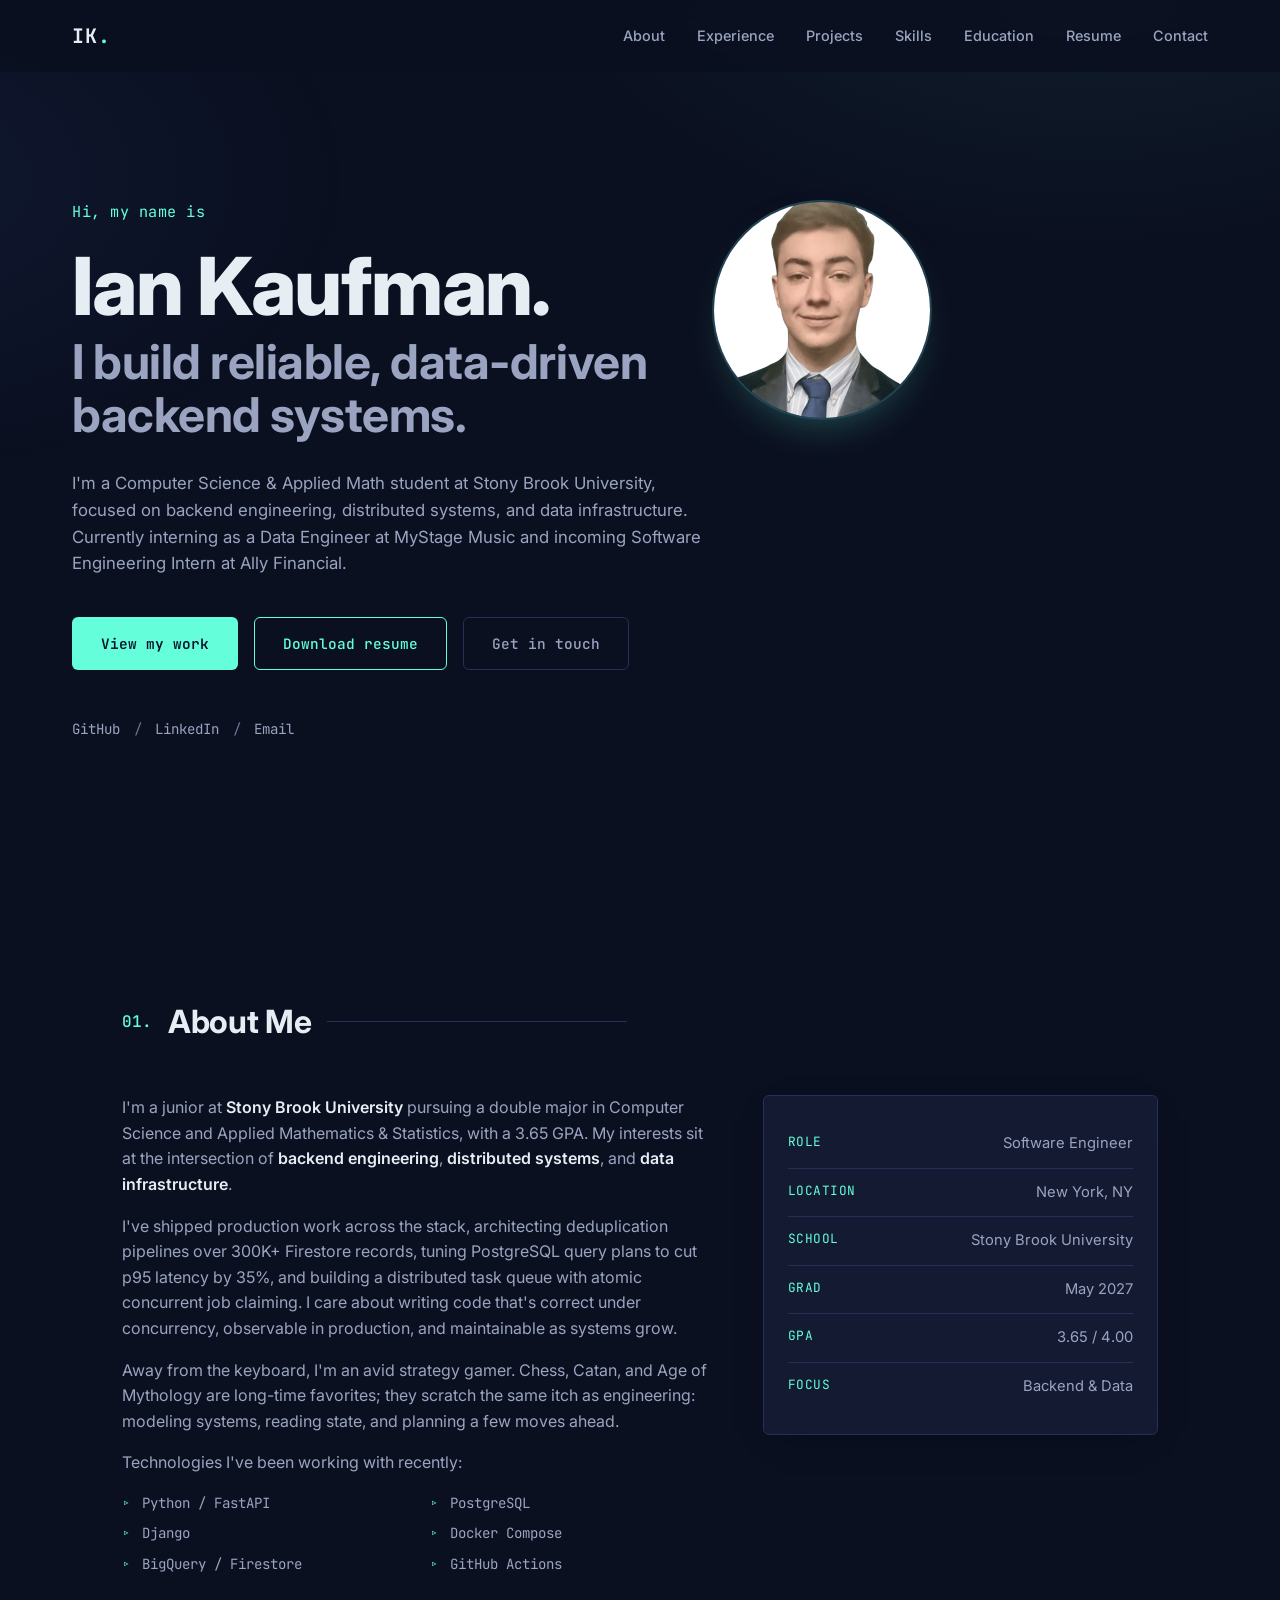
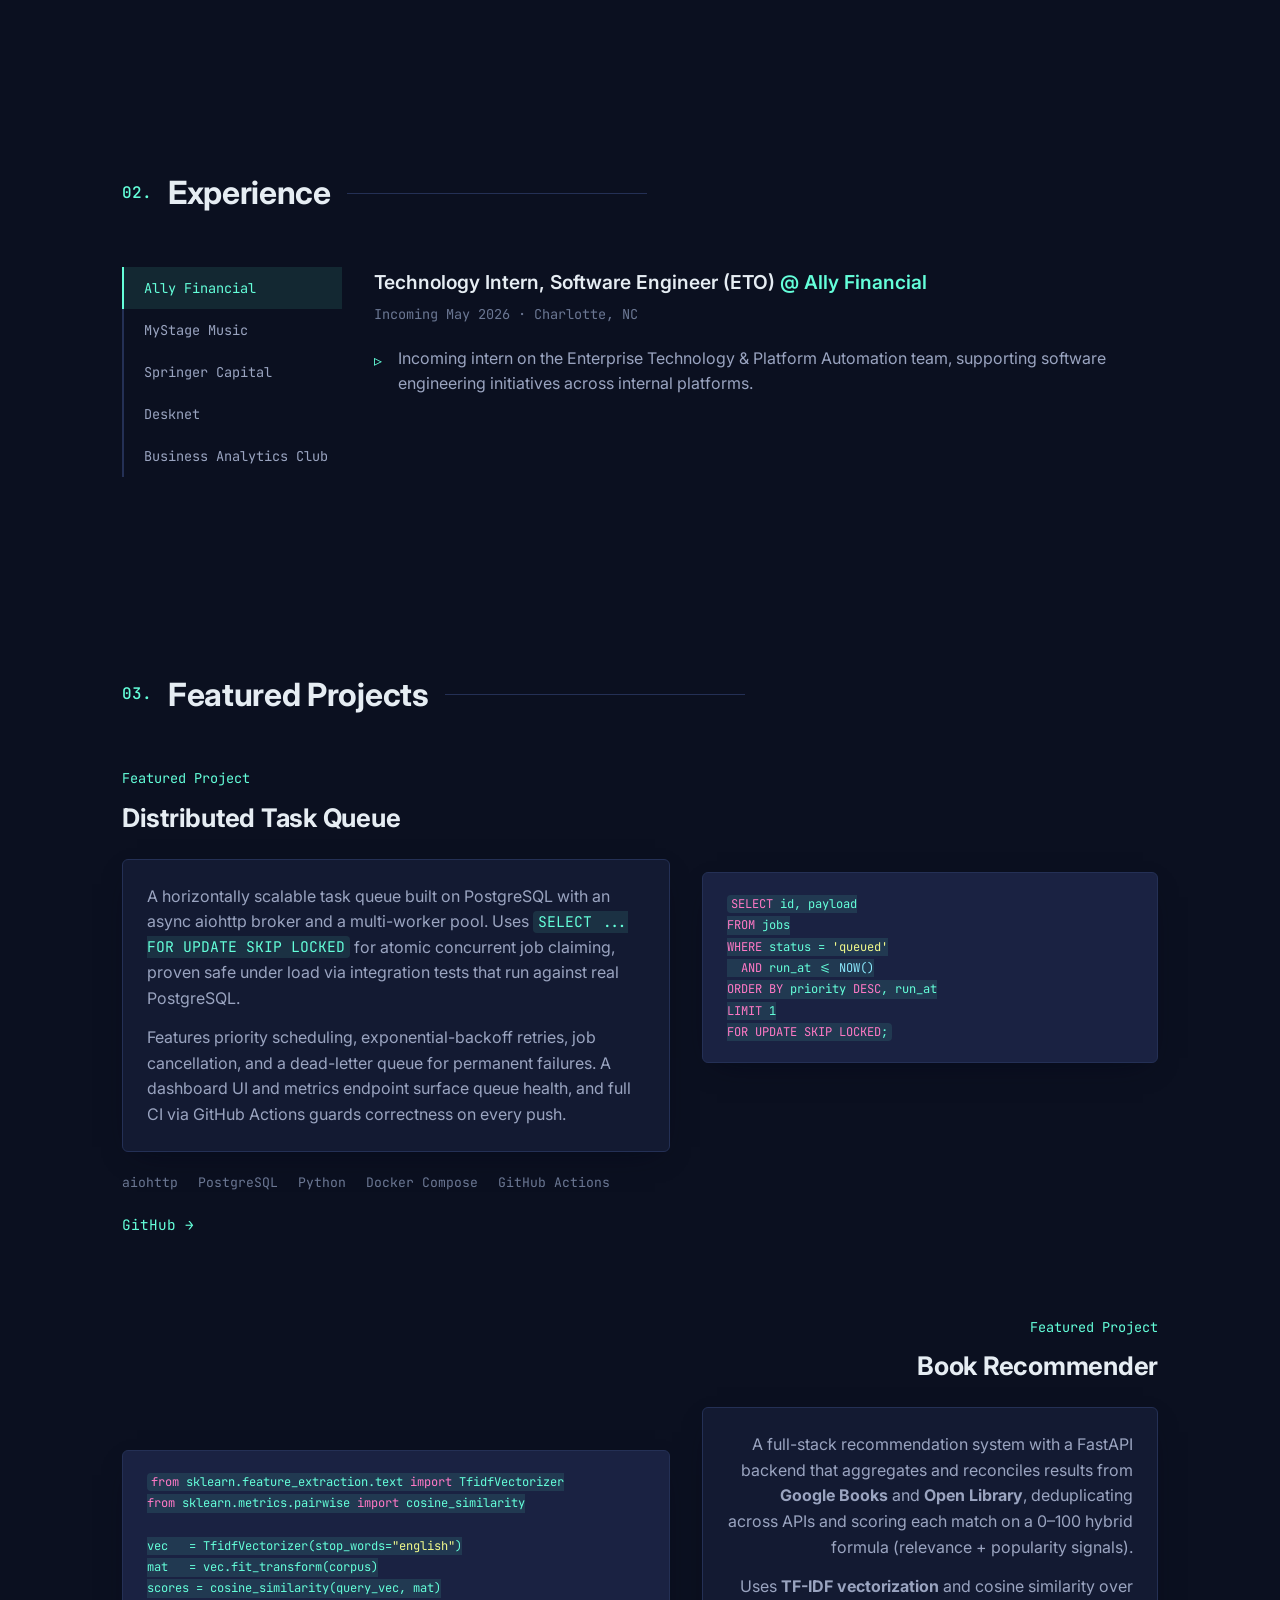
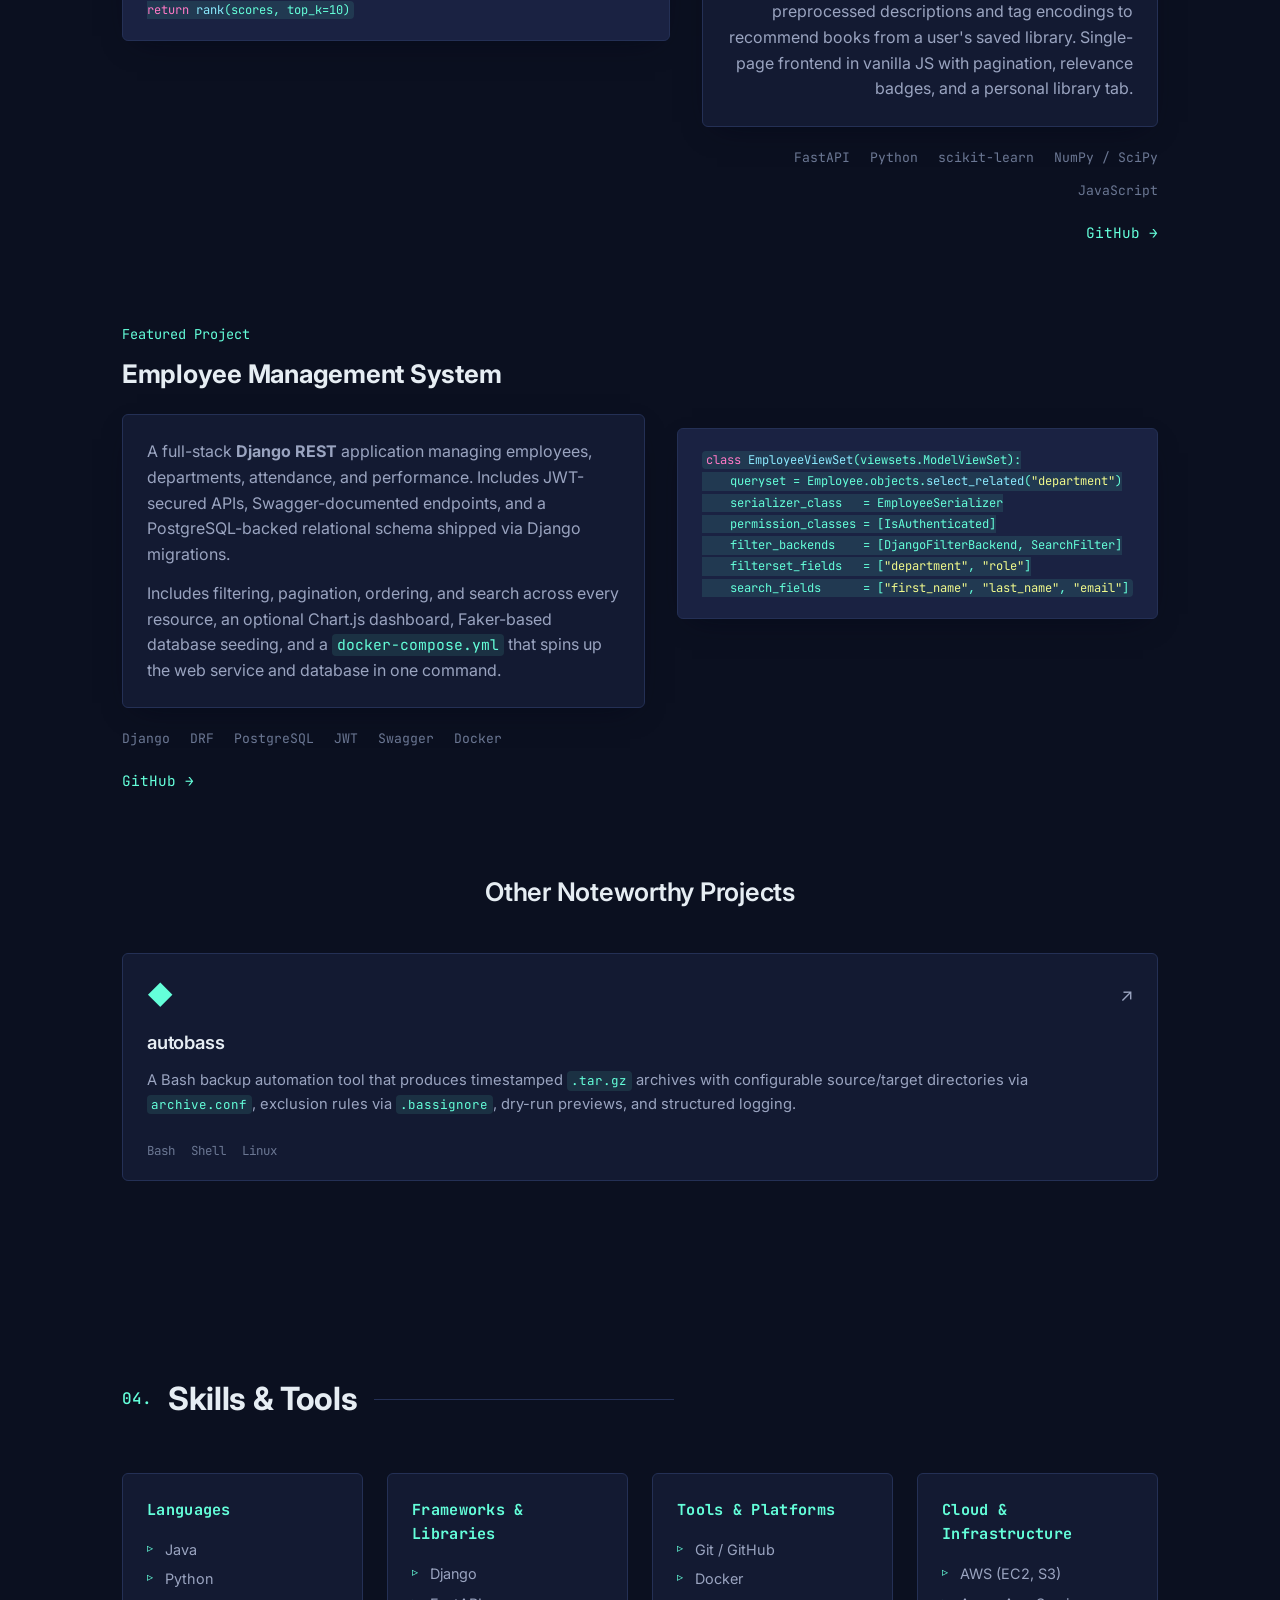
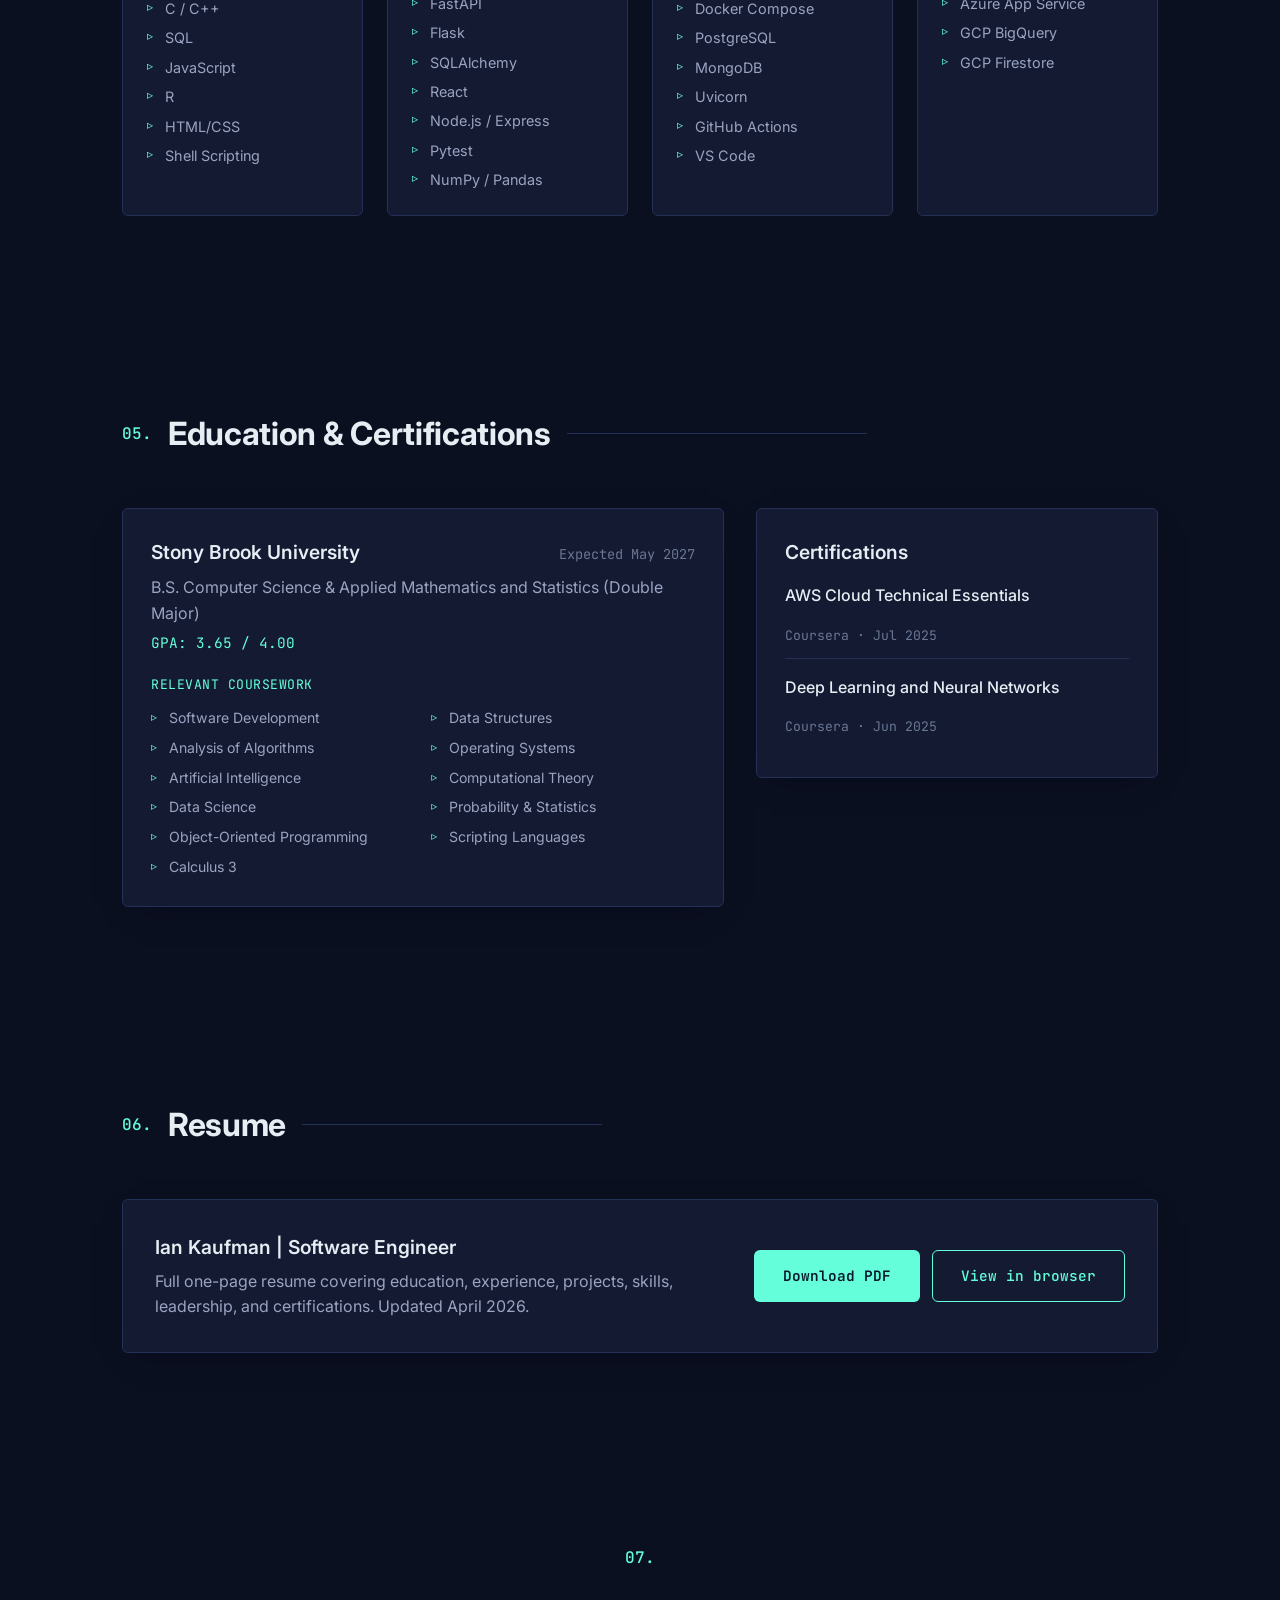
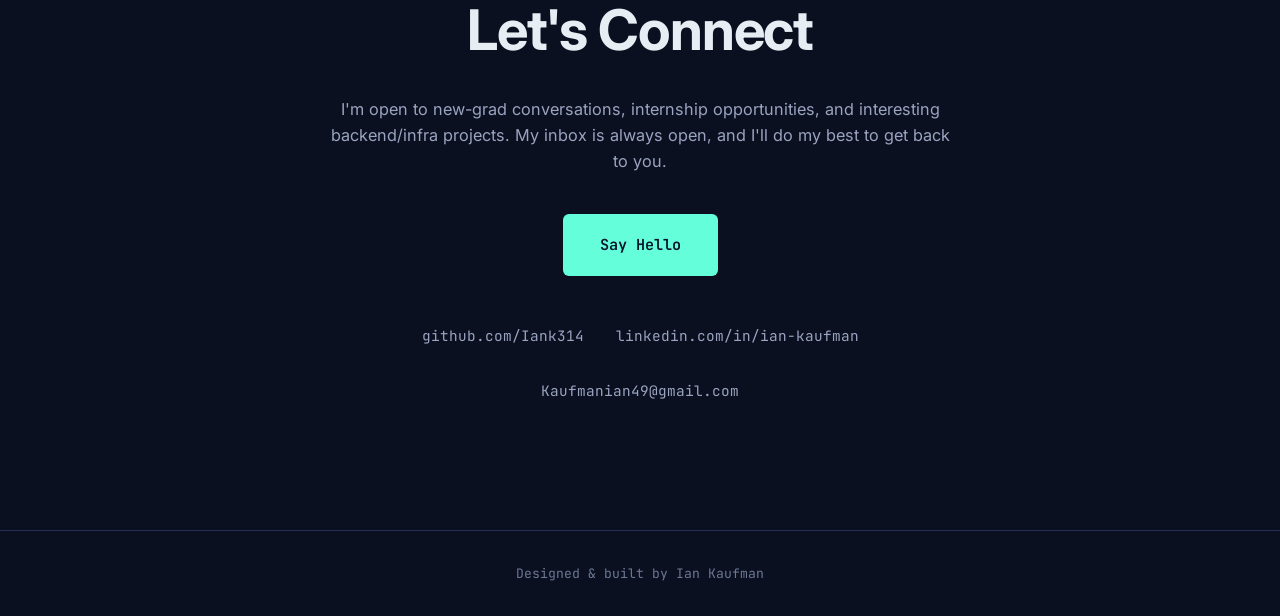
==== commit 3d0bae2b: "remove forum project card Drop the project entirely instead of just renaming, to fully eliminate any" ====
--- a/index.html
+++ b/index.html
@@ -298,21 +298,6 @@
         <article class="other-card">
           <div class="other-card-head">
             <span class="folder-icon" aria-hidden="true">◆</span>
-          </div>
-          <h4 class="other-title">Forum App</h4>
-          <p class="other-desc">
-            A discussion-board web application built with the MERN stack.
-            Features nested comments, community spaces, and automated
-            database seeding. Includes server and client test suites.
-          </p>
-          <ul class="other-tech">
-            <li>React</li><li>Node.js</li><li>Express</li><li>MongoDB</li>
-          </ul>
-        </article>
-
-        <article class="other-card">
-          <div class="other-card-head">
-            <span class="folder-icon" aria-hidden="true">◆</span>
             <a href="https://github.com/Iank314/autobass" target="_blank" rel="noopener" class="other-link" aria-label="GitHub repository">↗</a>
           </div>
           <h4 class="other-title"><a href="https://github.com/Iank314/autobass" target="_blank" rel="noopener">autobass</a></h4>
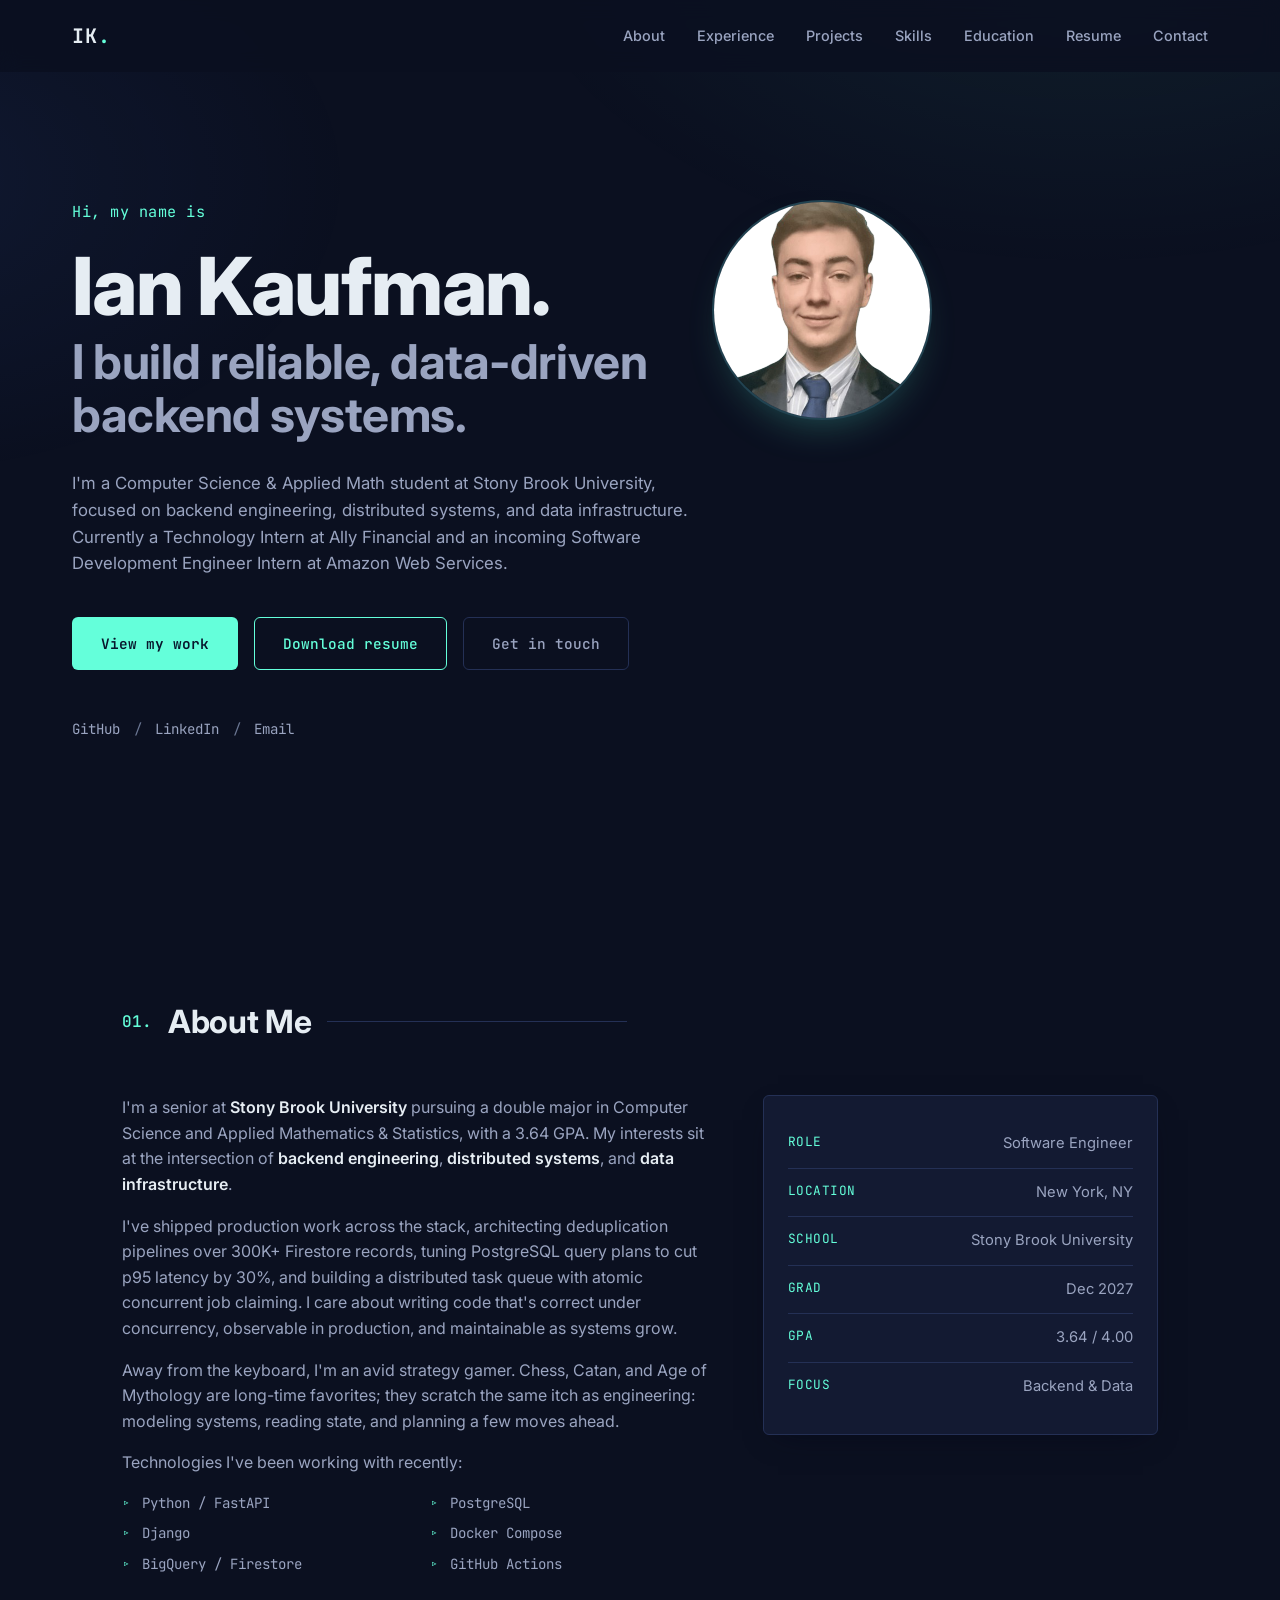
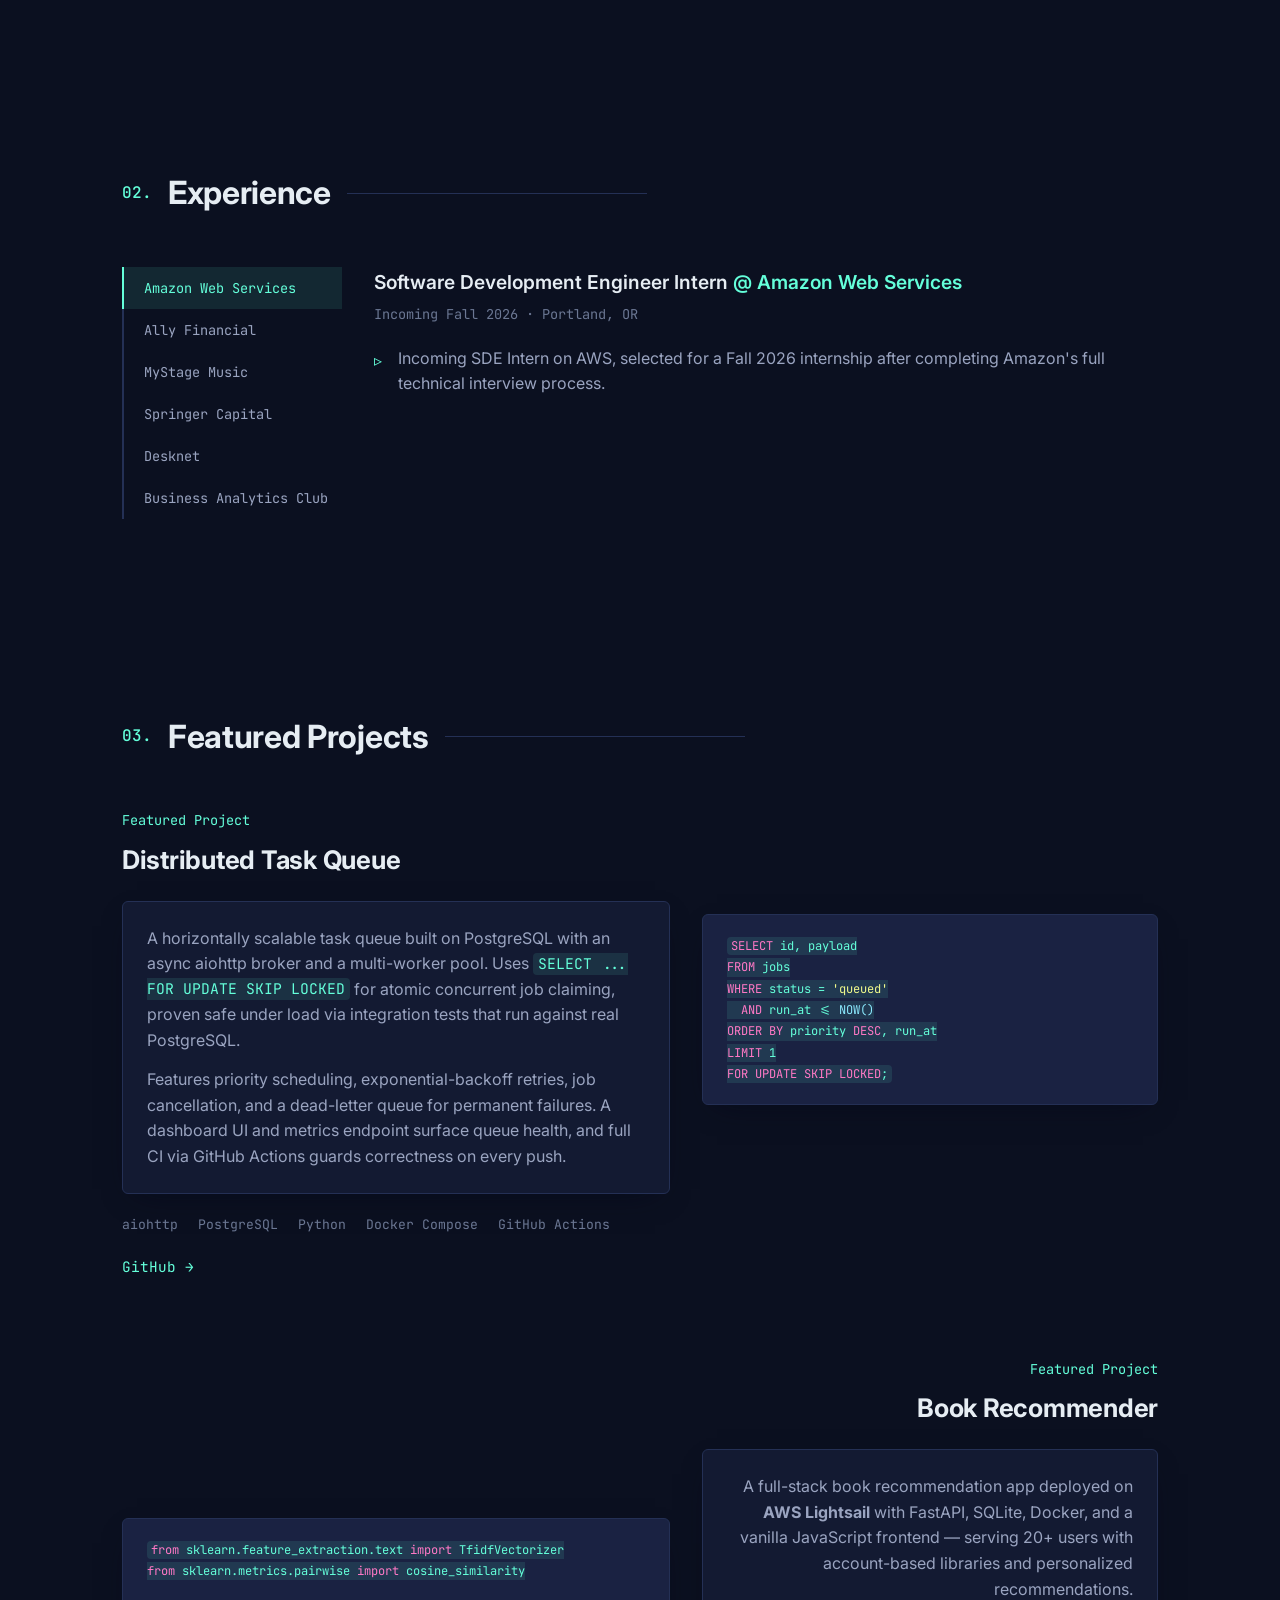
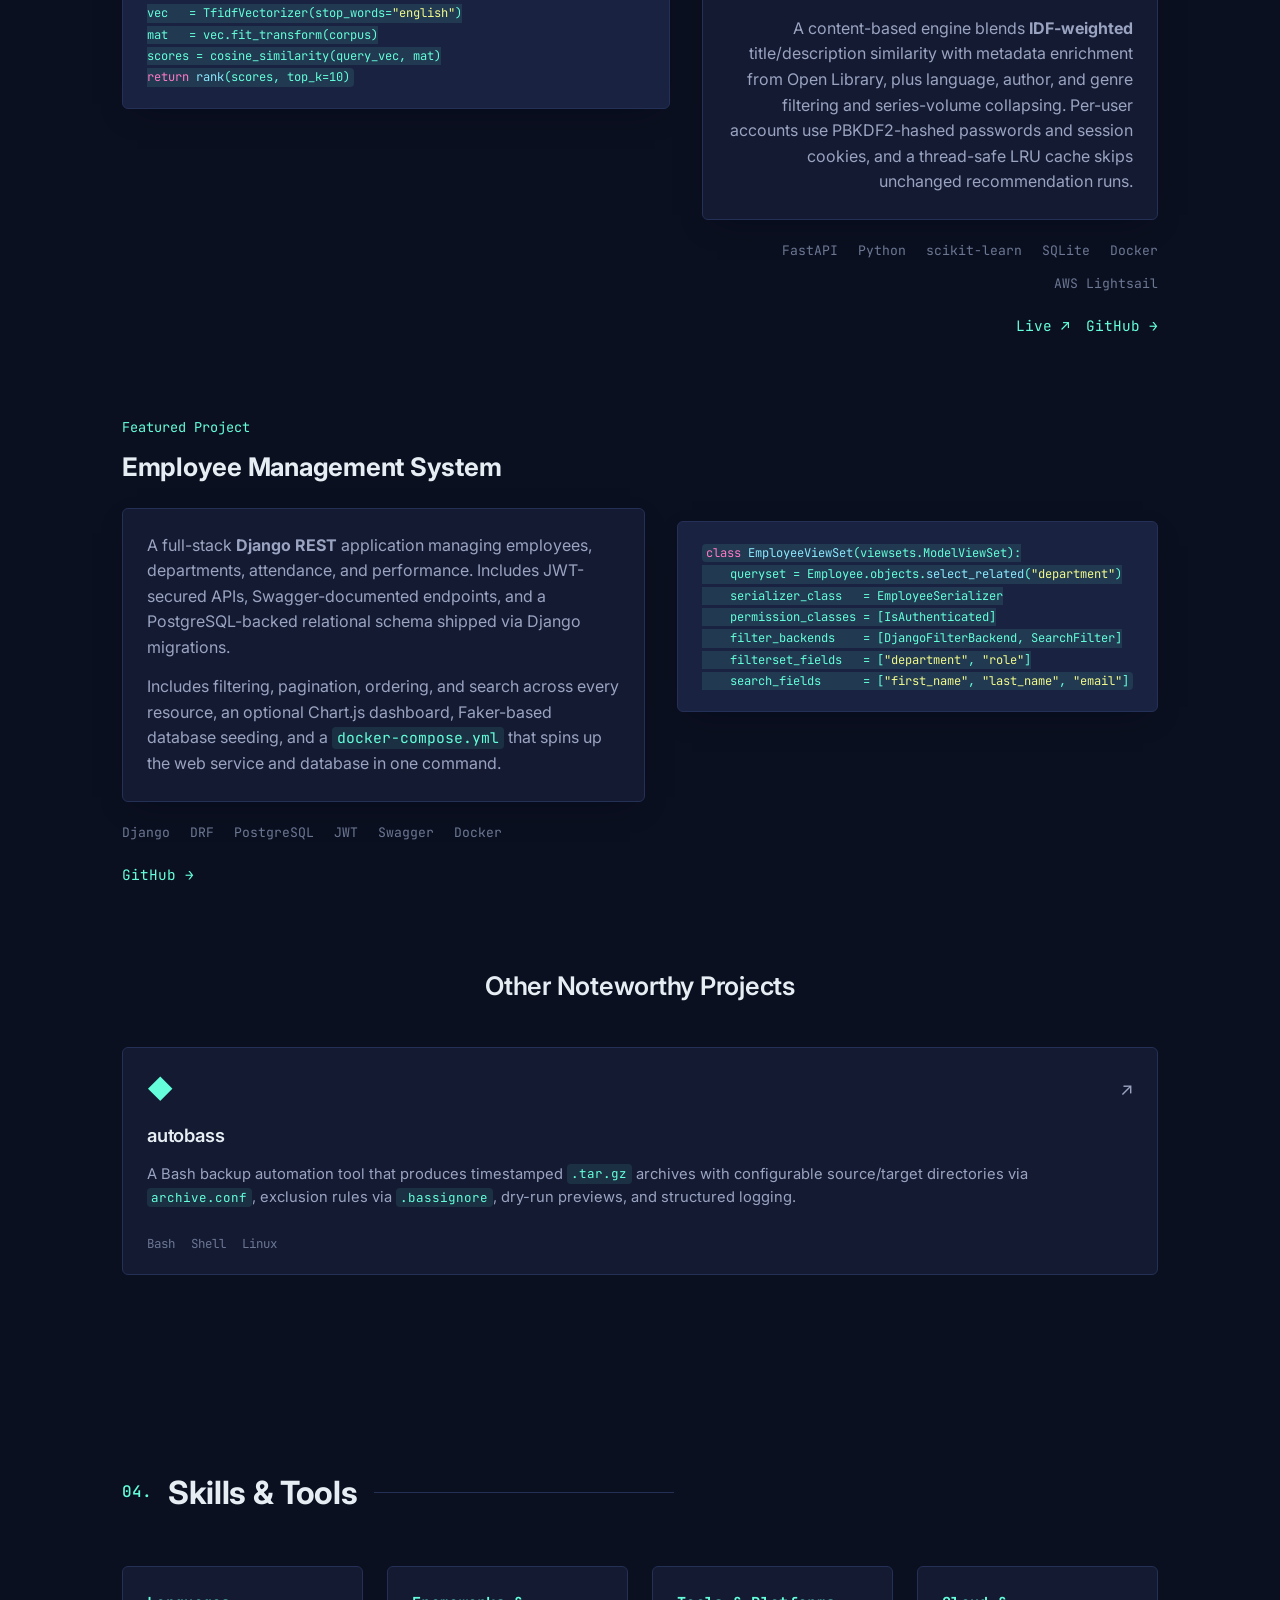
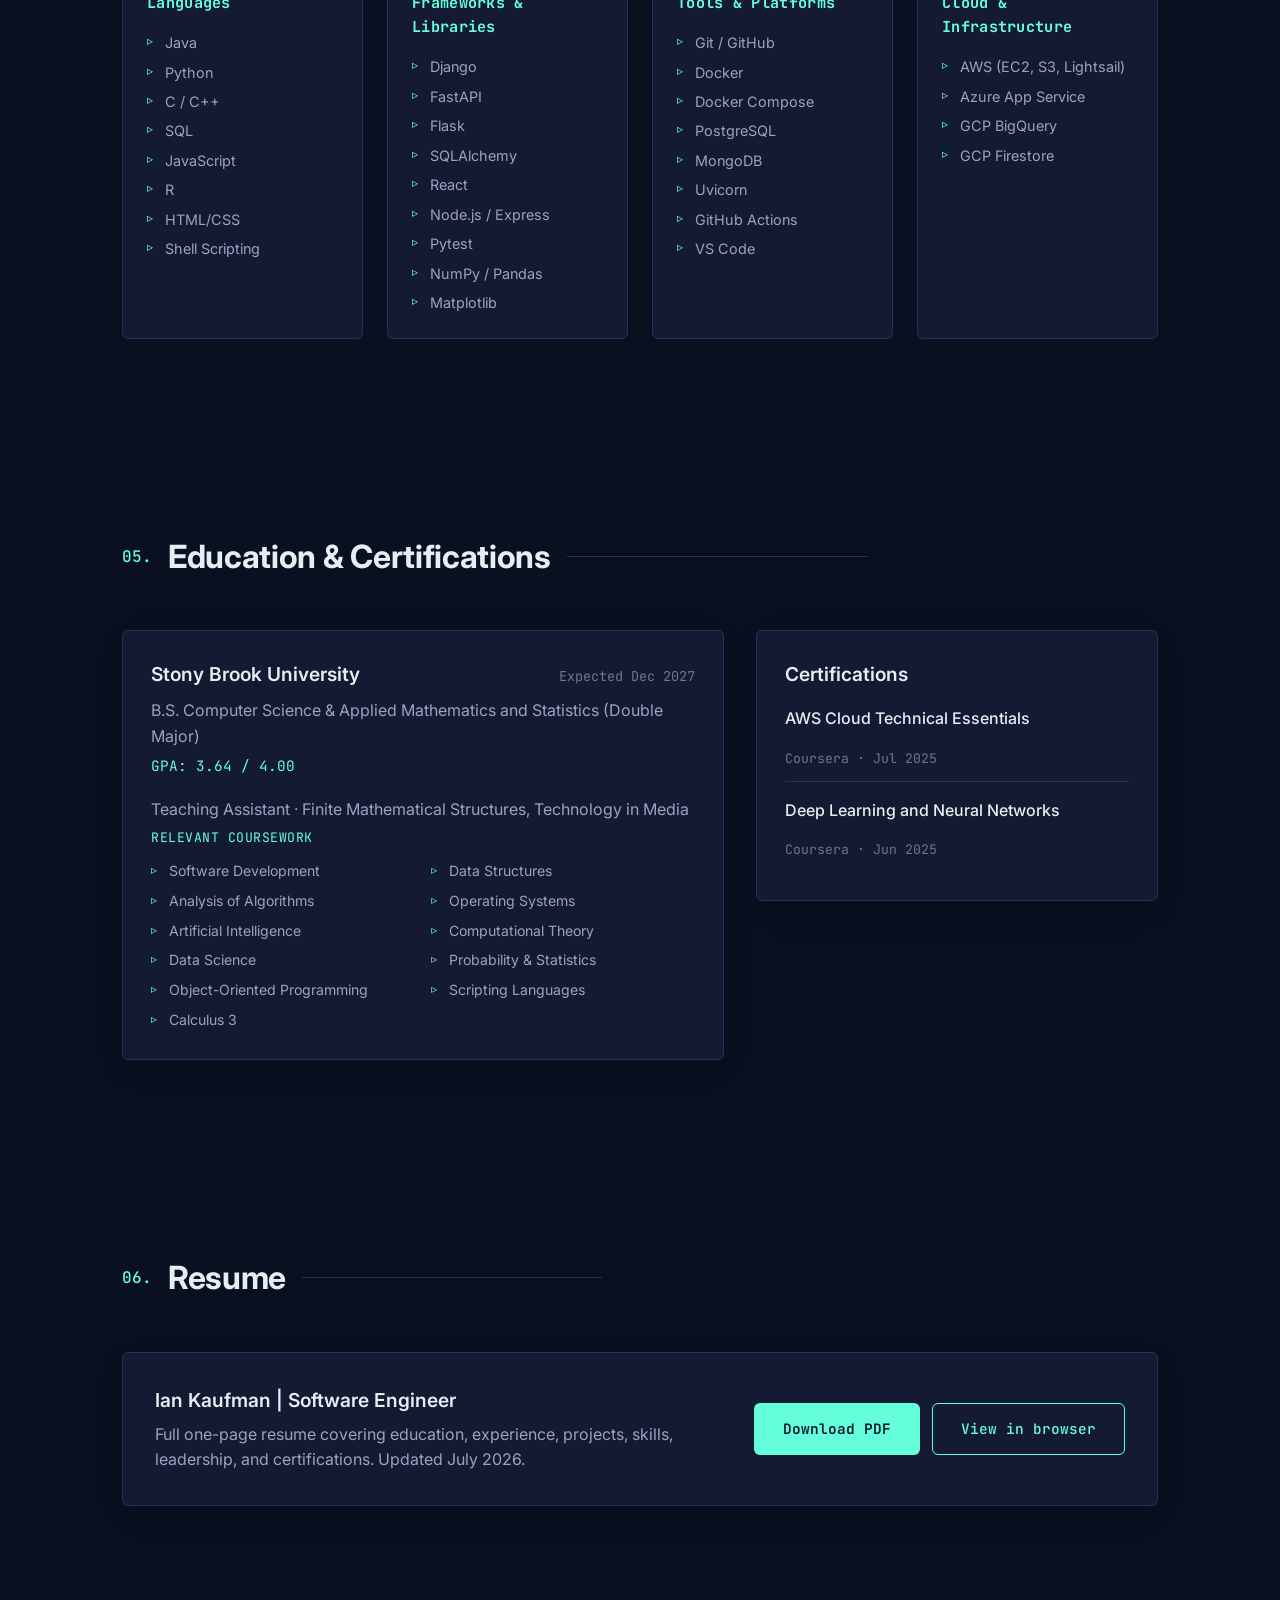
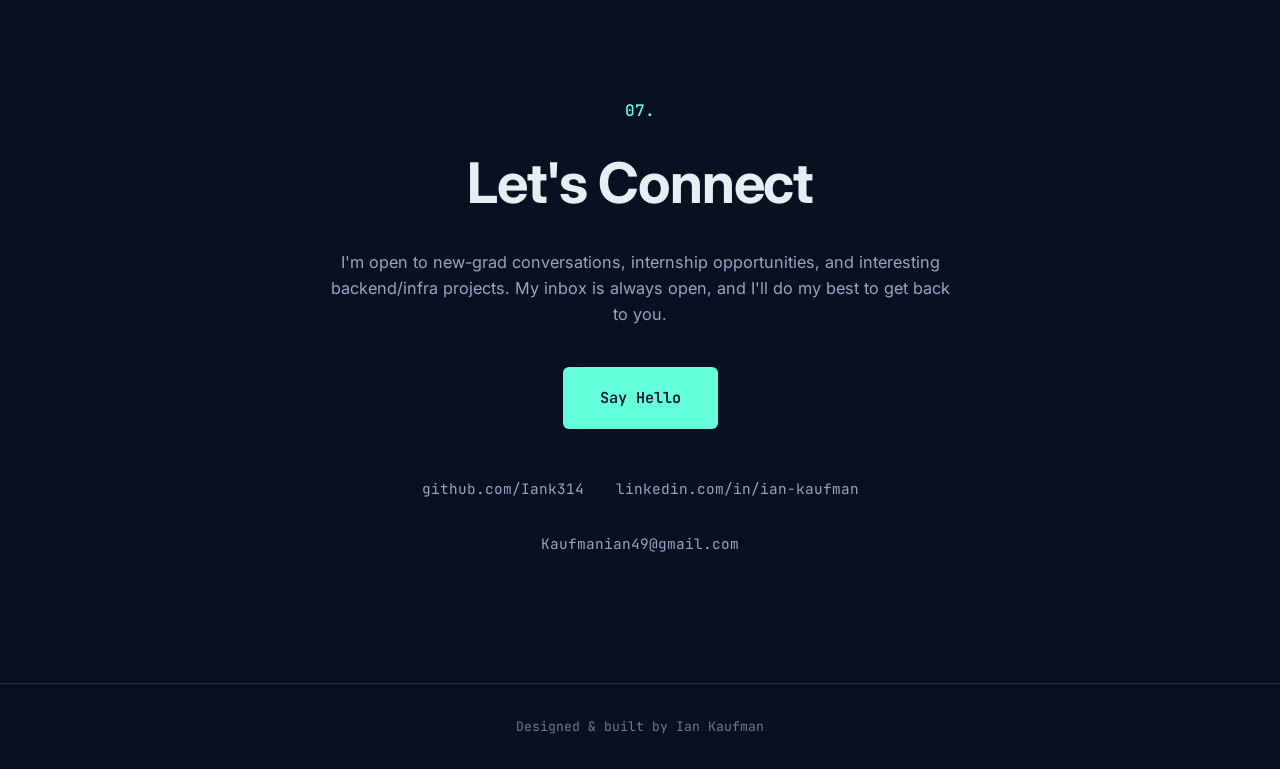
==== commit d7470a68: "Updated with live info" ====
--- a/index.html
+++ b/index.html
@@ -40,8 +40,8 @@
       <p class="hero-sub">
         I'm a Computer Science &amp; Applied Math student at Stony Brook University,
         focused on backend engineering, distributed systems, and data infrastructure.
-        Currently interning as a Data Engineer at MyStage Music and incoming
-        Software Engineering Intern at Ally Financial.
+        Currently a Technology Intern at Ally Financial and an incoming Software
+        Development Engineer Intern at Amazon Web Services.
       </p>
       <div class="hero-cta">
         <a href="#projects" class="btn btn-primary">View my work</a>
@@ -68,16 +68,16 @@
       <div class="about-grid">
         <div class="about-text">
           <p>
-            I'm a junior at <strong>Stony Brook University</strong> pursuing a
+            I'm a senior at <strong>Stony Brook University</strong> pursuing a
             double major in Computer Science and Applied Mathematics &amp;
-            Statistics, with a 3.65 GPA. My interests sit at the intersection
+            Statistics, with a 3.64 GPA. My interests sit at the intersection
             of <strong>backend engineering</strong>, <strong>distributed
             systems</strong>, and <strong>data infrastructure</strong>.
           </p>
           <p>
             I've shipped production work across the stack, architecting
             deduplication pipelines over 300K+ Firestore records, tuning
-            PostgreSQL query plans to cut p95 latency by 35%, and building a
+            PostgreSQL query plans to cut p95 latency by 30%, and building a
             distributed task queue with atomic concurrent job claiming. I care
             about writing code that's correct under concurrency, observable in
             production, and maintainable as systems grow.
@@ -102,8 +102,8 @@
           <div class="card-row"><span class="card-label">Role</span><span>Software Engineer</span></div>
           <div class="card-row"><span class="card-label">Location</span><span>New York, NY</span></div>
           <div class="card-row"><span class="card-label">School</span><span>Stony Brook University</span></div>
-          <div class="card-row"><span class="card-label">Grad</span><span>May 2027</span></div>
-          <div class="card-row"><span class="card-label">GPA</span><span>3.65 / 4.00</span></div>
+          <div class="card-row"><span class="card-label">Grad</span><span>Dec 2027</span></div>
+          <div class="card-row"><span class="card-label">GPA</span><span>3.64 / 4.00</span></div>
           <div class="card-row"><span class="card-label">Focus</span><span>Backend &amp; Data</span></div>
         </div>
       </div>
@@ -117,26 +117,35 @@
       </div>
       <div class="experience">
         <div class="tabs" role="tablist">
-          <button class="tab active" data-tab="ally" role="tab">Ally Financial</button>
+          <button class="tab active" data-tab="aws" role="tab">Amazon Web Services</button>
+          <button class="tab" data-tab="ally" role="tab">Ally Financial</button>
           <button class="tab" data-tab="mystage" role="tab">MyStage Music</button>
           <button class="tab" data-tab="springer" role="tab">Springer Capital</button>
           <button class="tab" data-tab="desknet" role="tab">Desknet</button>
           <button class="tab" data-tab="bac" role="tab">Business Analytics Club</button>
         </div>
         <div class="tab-content">
-          <article class="panel active" id="ally">
-            <h3>Technology Intern, Software Engineer (ETO)<span class="company"> @ Ally Financial</span></h3>
-            <p class="meta">Incoming May 2026 · Charlotte, NC</p>
-            <ul>
-              <li>Incoming intern on the Enterprise Technology &amp; Platform Automation team, supporting software engineering initiatives across internal platforms.</li>
+          <article class="panel active" id="aws">
+            <h3>Software Development Engineer Intern<span class="company"> @ Amazon Web Services</span></h3>
+            <p class="meta">Incoming Fall 2026 · Portland, OR</p>
+            <ul>
+              <li>Incoming SDE Intern on AWS, selected for a Fall 2026 internship after completing Amazon's full technical interview process.</li>
+            </ul>
+          </article>
+          <article class="panel" id="ally">
+            <h3>Technology Intern, Systems Architecture (ETO)<span class="company"> @ Ally Financial</span></h3>
+            <p class="meta">May 2026 – Present · Charlotte, NC</p>
+            <ul>
+              <li>Built an approved Splunk and ServiceNow API automation service for IP/subnet traffic lookup, flow selection, and formatted access-request generation — saving an estimated 40+ hours annually, cutting manual effort 30%, and improving firewall request workflow speed 25%.</li>
+              <li>Designed a metadata-to-JSON conversion utility that injects structured JSON directly into projects, preserving 500 limited Nutanix project categories and improving metadata visibility an estimated 60% by replacing category-based tagging with a more scalable metadata approach.</li>
             </ul>
           </article>
           <article class="panel" id="mystage">
-            <h3>Data Engineering Intern<span class="company"> @ MyStage Music</span></h3>
-            <p class="meta">Jan 2026 – Present · Remote</p>
-            <ul>
-              <li>Architected and deployed an end-to-end deduplication pipeline processing 300K+ Firestore records, ingesting raw data from Firebase, enforcing schema integrity via Pydantic models, executing SQL deduplication and scoring transformations in BigQuery, and writing validated results back to Firestore.</li>
-              <li>Implemented bidirectional Firestore↔BigQuery sync workflows, ensuring production admin collections stay current with deduplicated output surfaced on the admin UI.</li>
+            <h3>Software Engineering Intern<span class="company"> @ MyStage Music</span></h3>
+            <p class="meta">Jan 2026 – May 2026 · Remote</p>
+            <ul>
+              <li>Architected and deployed an end-to-end deduplication and automerge pipeline processing 300K+ Firestore records, using Firebase, Pydantic, and BigQuery SQL transformations with Firestore writeback to surface validated results in the admin UI.</li>
+              <li>Containerized the deduplication and automerge pipeline with Docker for Google Cloud deployment, enabling weekly runs that refresh validated Firestore records automatically.</li>
             </ul>
           </article>
           <article class="panel" id="springer">
@@ -144,7 +153,7 @@
             <p class="meta">Jul 2025 – Oct 2025 · Remote</p>
             <ul>
               <li>Designed a normalized PostgreSQL schema (employees, departments, roles) with foreign keys, unique constraints, and composite/partial indexes aligned to high-frequency queries; shipped migrations via Django.</li>
-              <li>Eliminated N+1 queries using <code>select_related</code>/<code>prefetch_related</code> and tuned execution plans with <code>EXPLAIN ANALYZE</code>, reducing p95 latency by 35% and cutting DB CPU/IO by 10% on heavy endpoints.</li>
+              <li>Refactored backend data-access patterns and eliminated N+1 queries using <code>select_related</code>/<code>prefetch_related</code>, tuning execution plans with <code>EXPLAIN ANALYZE</code> to decrease p95 latency 30% and improve API response consistency for cleaner reporting.</li>
             </ul>
           </article>
           <article class="panel" id="desknet">
@@ -159,8 +168,8 @@
             <h3>Vice President &amp; Co-Founder<span class="company"> @ Business Analytics Club, SBU</span></h3>
             <p class="meta">Jan 2026 – Present · Stony Brook, NY</p>
             <ul>
-              <li>Co-founded and led a student organization focused on analytics and data-driven decision making.</li>
-              <li>Organized industry speaker events with professionals from finance/tech firms such as Alvarez &amp; Marsal.</li>
+              <li>Co-founded and led a student organization of 30+ members focused on analytics and data-driven decision making.</li>
+              <li>Organized industry speaker events with professionals from finance/tech firms such as Alvarez &amp; Marsal, drawing 50+ attendees.</li>
             </ul>
           </article>
         </div>
@@ -216,27 +225,28 @@
       <article class="project project-featured reverse">
         <div class="project-meta">
           <p class="project-overline">Featured Project</p>
-          <h3 class="project-title"><a href="https://github.com/Iank314/BookRecommender" target="_blank" rel="noopener">Book Recommender</a></h3>
+          <h3 class="project-title"><a href="https://iansbookrecs.com" target="_blank" rel="noopener">Book Recommender</a></h3>
           <div class="project-body">
             <p>
-              A full-stack recommendation system with a FastAPI backend that
-              aggregates and reconciles results from <strong>Google Books</strong>
-              and <strong>Open Library</strong>, deduplicating across APIs and
-              scoring each match on a 0–100 hybrid formula (relevance +
-              popularity signals).
-            </p>
-            <p>
-              Uses <strong>TF-IDF vectorization</strong> and cosine similarity
-              over preprocessed descriptions and tag encodings to recommend
-              books from a user's saved library. Single-page frontend in
-              vanilla JS with pagination, relevance badges, and a personal
-              library tab.
+              A full-stack book recommendation app deployed on
+              <strong>AWS Lightsail</strong> with FastAPI, SQLite, Docker, and a
+              vanilla JavaScript frontend — serving 20+ users with account-based
+              libraries and personalized recommendations.
+            </p>
+            <p>
+              A content-based engine blends <strong>IDF-weighted</strong>
+              title/description similarity with metadata enrichment from Open
+              Library, plus language, author, and genre filtering and
+              series-volume collapsing. Per-user accounts use PBKDF2-hashed
+              passwords and session cookies, and a thread-safe LRU cache skips
+              unchanged recommendation runs.
             </p>
           </div>
           <ul class="project-tech">
-            <li>FastAPI</li><li>Python</li><li>scikit-learn</li><li>NumPy / SciPy</li><li>JavaScript</li>
+            <li>FastAPI</li><li>Python</li><li>scikit-learn</li><li>SQLite</li><li>Docker</li><li>AWS Lightsail</li>
           </ul>
           <div class="project-links">
+            <a href="https://iansbookrecs.com" target="_blank" rel="noopener" aria-label="Live site">Live ↗</a>
             <a href="https://github.com/Iank314/BookRecommender" target="_blank" rel="noopener" aria-label="GitHub repository">GitHub →</a>
           </div>
         </div>
@@ -334,6 +344,7 @@
           <ul>
             <li>Django</li><li>FastAPI</li><li>Flask</li><li>SQLAlchemy</li>
             <li>React</li><li>Node.js / Express</li><li>Pytest</li><li>NumPy / Pandas</li>
+            <li>Matplotlib</li>
           </ul>
         </div>
         <div class="skill-group">
@@ -346,7 +357,7 @@
         <div class="skill-group">
           <h3>Cloud &amp; Infrastructure</h3>
           <ul>
-            <li>AWS (EC2, S3)</li><li>Azure App Service</li>
+            <li>AWS (EC2, S3, Lightsail)</li><li>Azure App Service</li>
             <li>GCP BigQuery</li><li>GCP Firestore</li>
           </ul>
         </div>
@@ -363,10 +374,11 @@
         <div class="edu-card primary">
           <div class="edu-header">
             <h3>Stony Brook University</h3>
-            <span class="edu-date">Expected May 2027</span>
+            <span class="edu-date">Expected Dec 2027</span>
           </div>
           <p class="edu-degree">B.S. Computer Science &amp; Applied Mathematics and Statistics (Double Major)</p>
-          <p class="edu-gpa">GPA: 3.65 / 4.00</p>
+          <p class="edu-gpa">GPA: 3.64 / 4.00</p>
+          <p class="edu-degree">Teaching Assistant · Finite Mathematical Structures, Technology in Media</p>
           <p class="edu-label">Relevant Coursework</p>
           <ul class="edu-courses">
             <li>Software Development</li>
@@ -409,7 +421,7 @@
           <h3>Ian Kaufman | Software Engineer</h3>
           <p>
             Full one-page resume covering education, experience, projects,
-            skills, leadership, and certifications. Updated April 2026.
+            skills, leadership, and certifications. Updated July 2026.
           </p>
         </div>
         <div class="resume-actions">
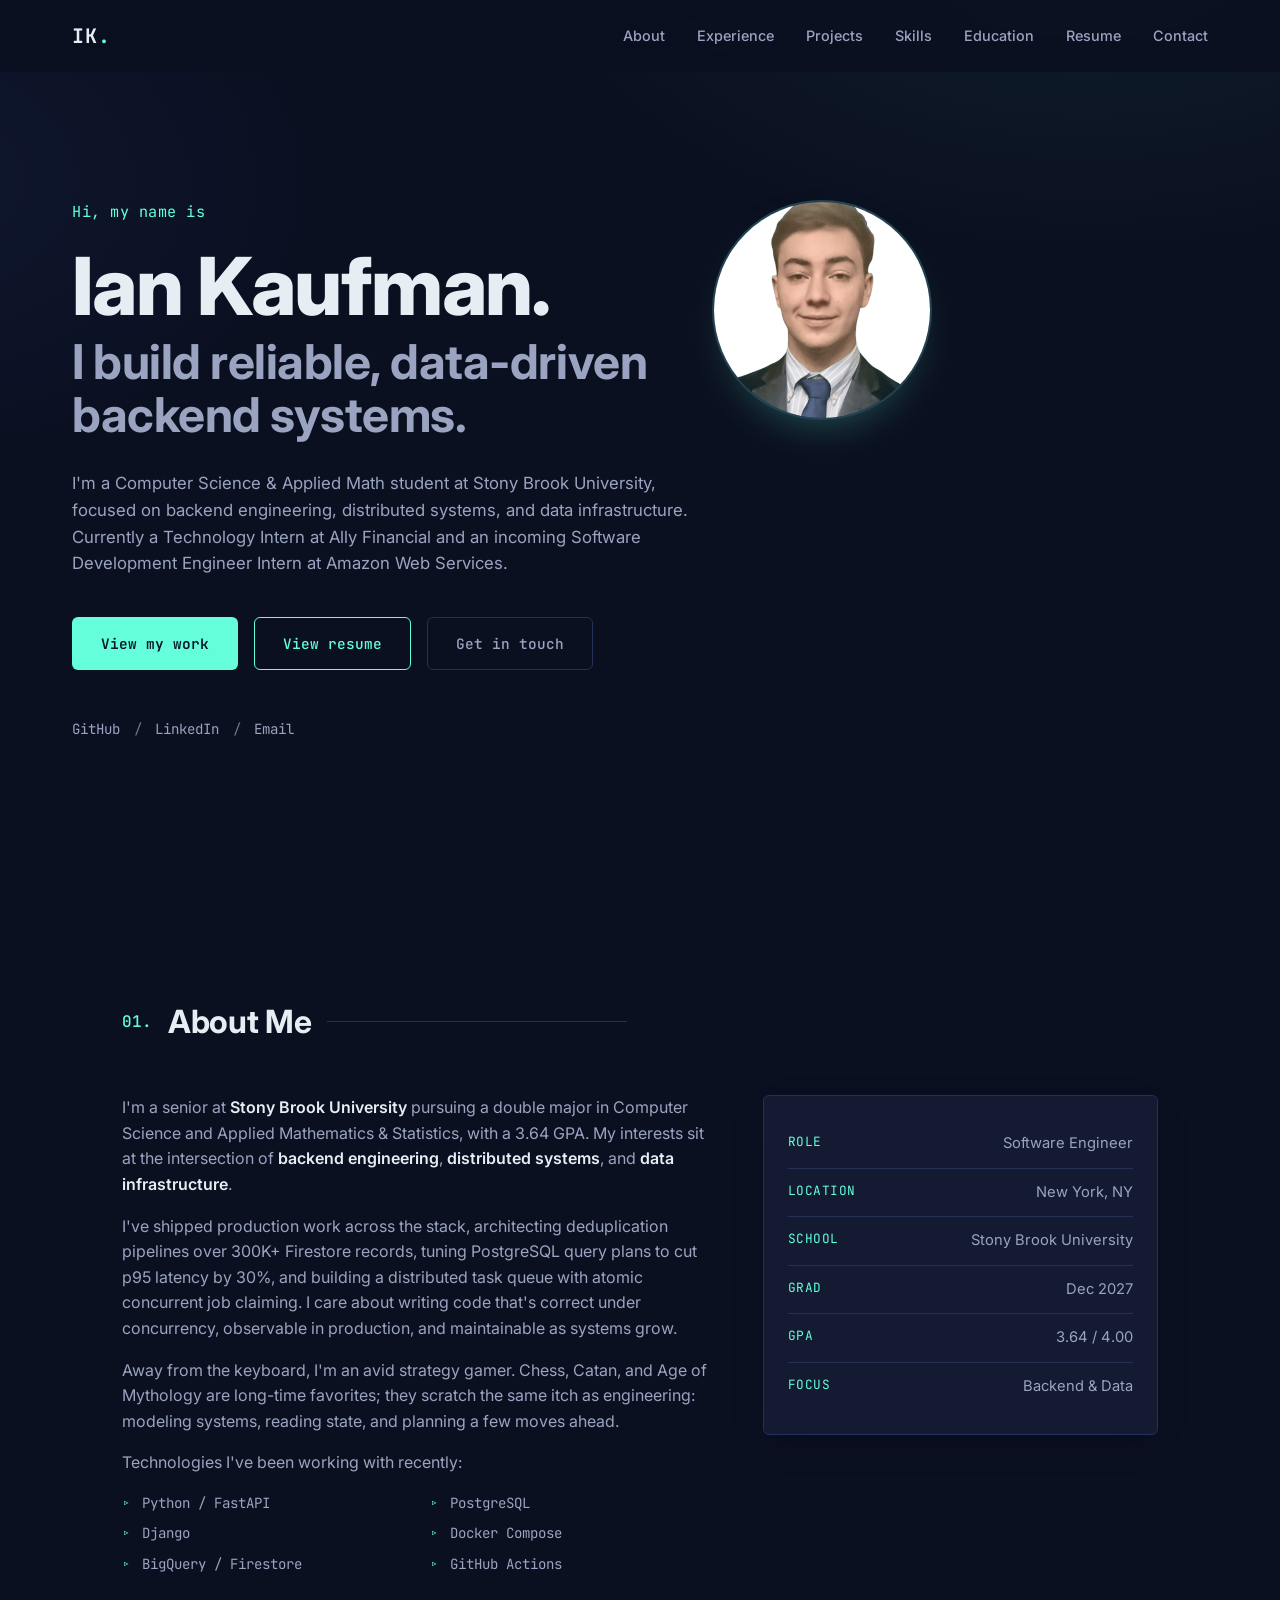
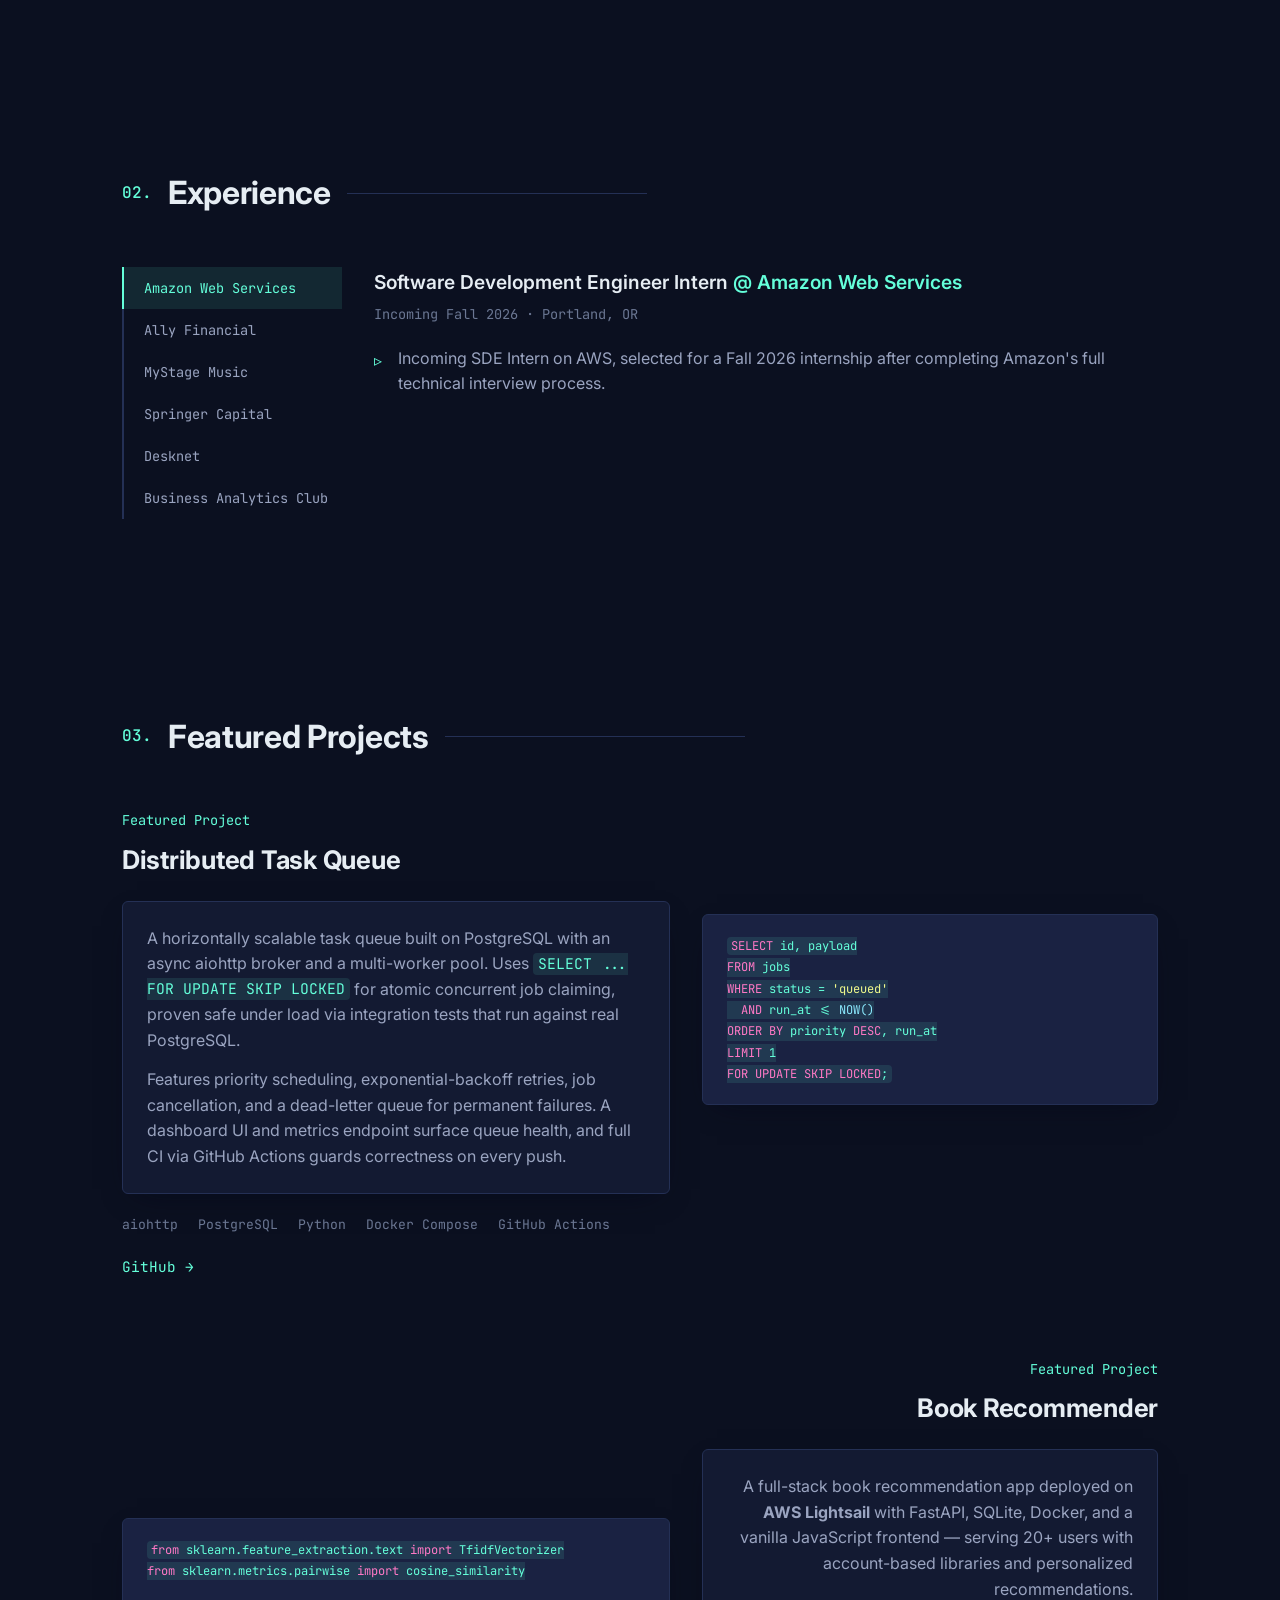
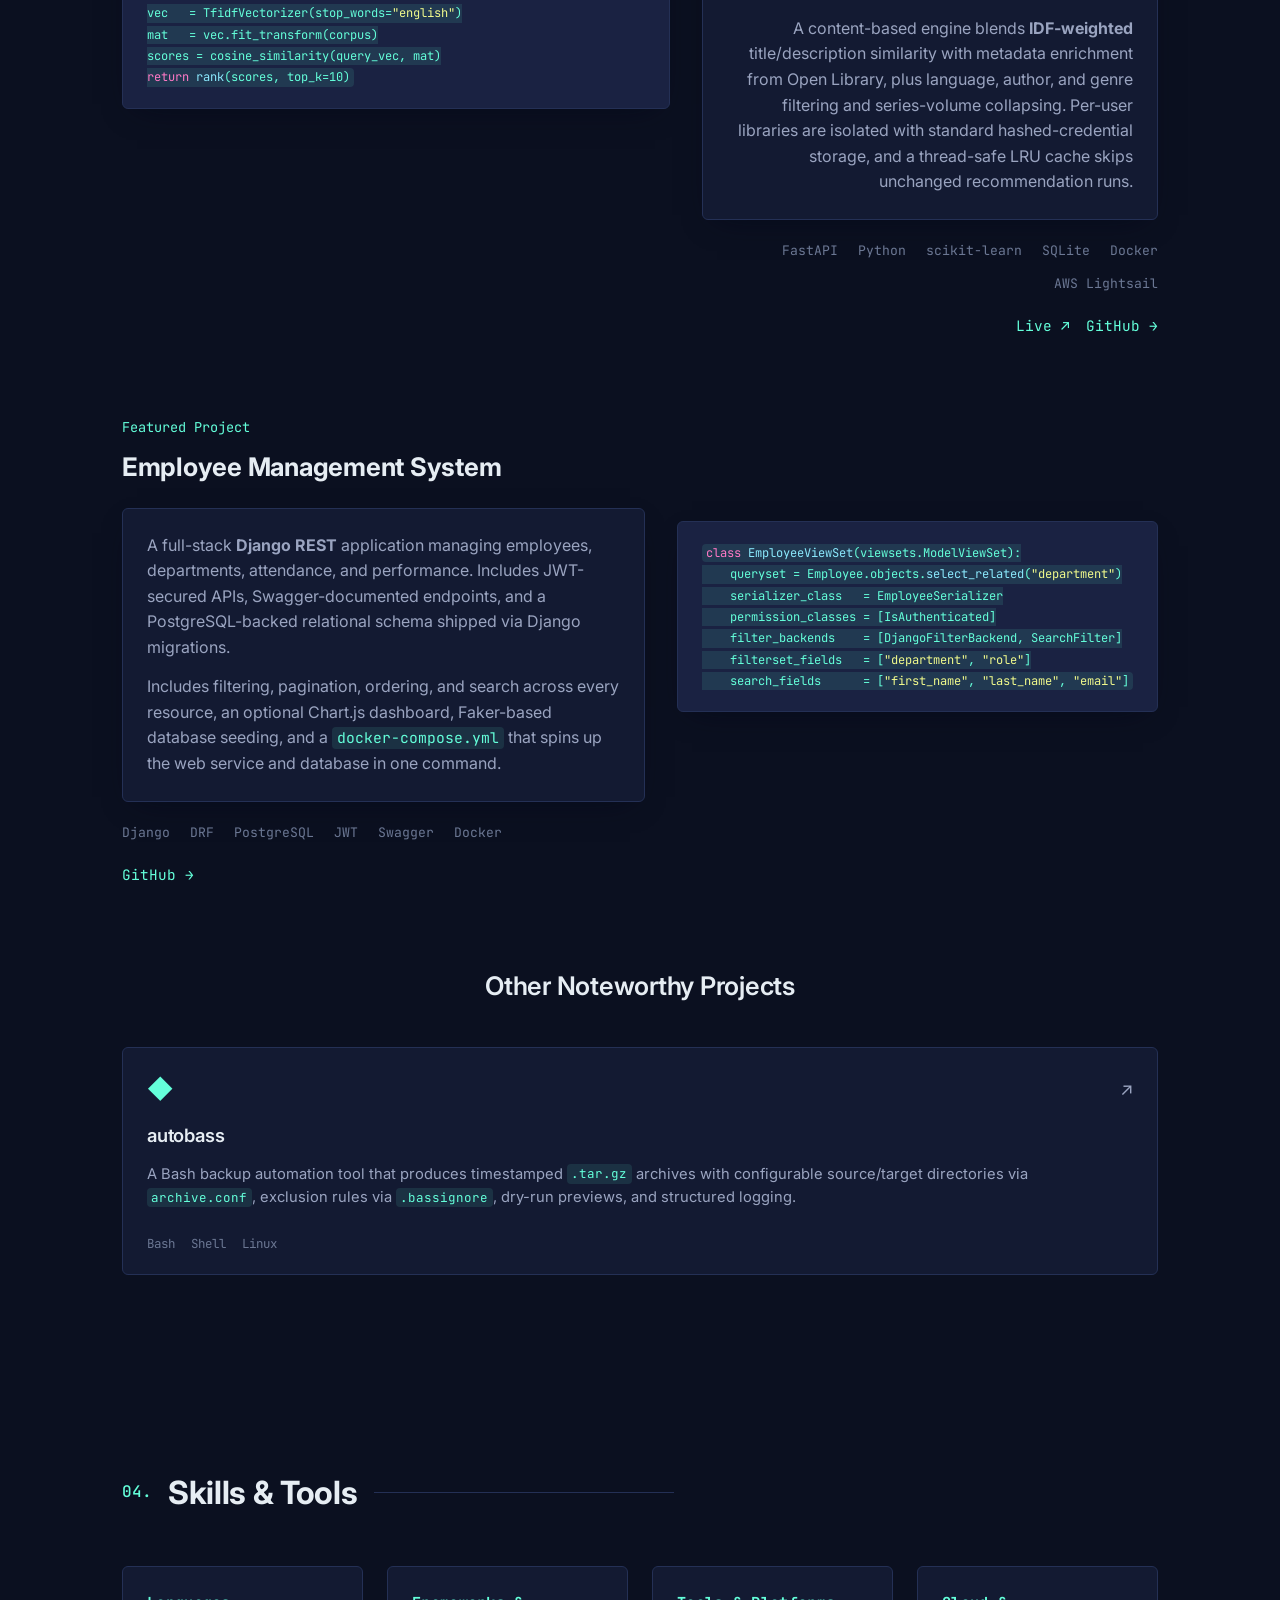
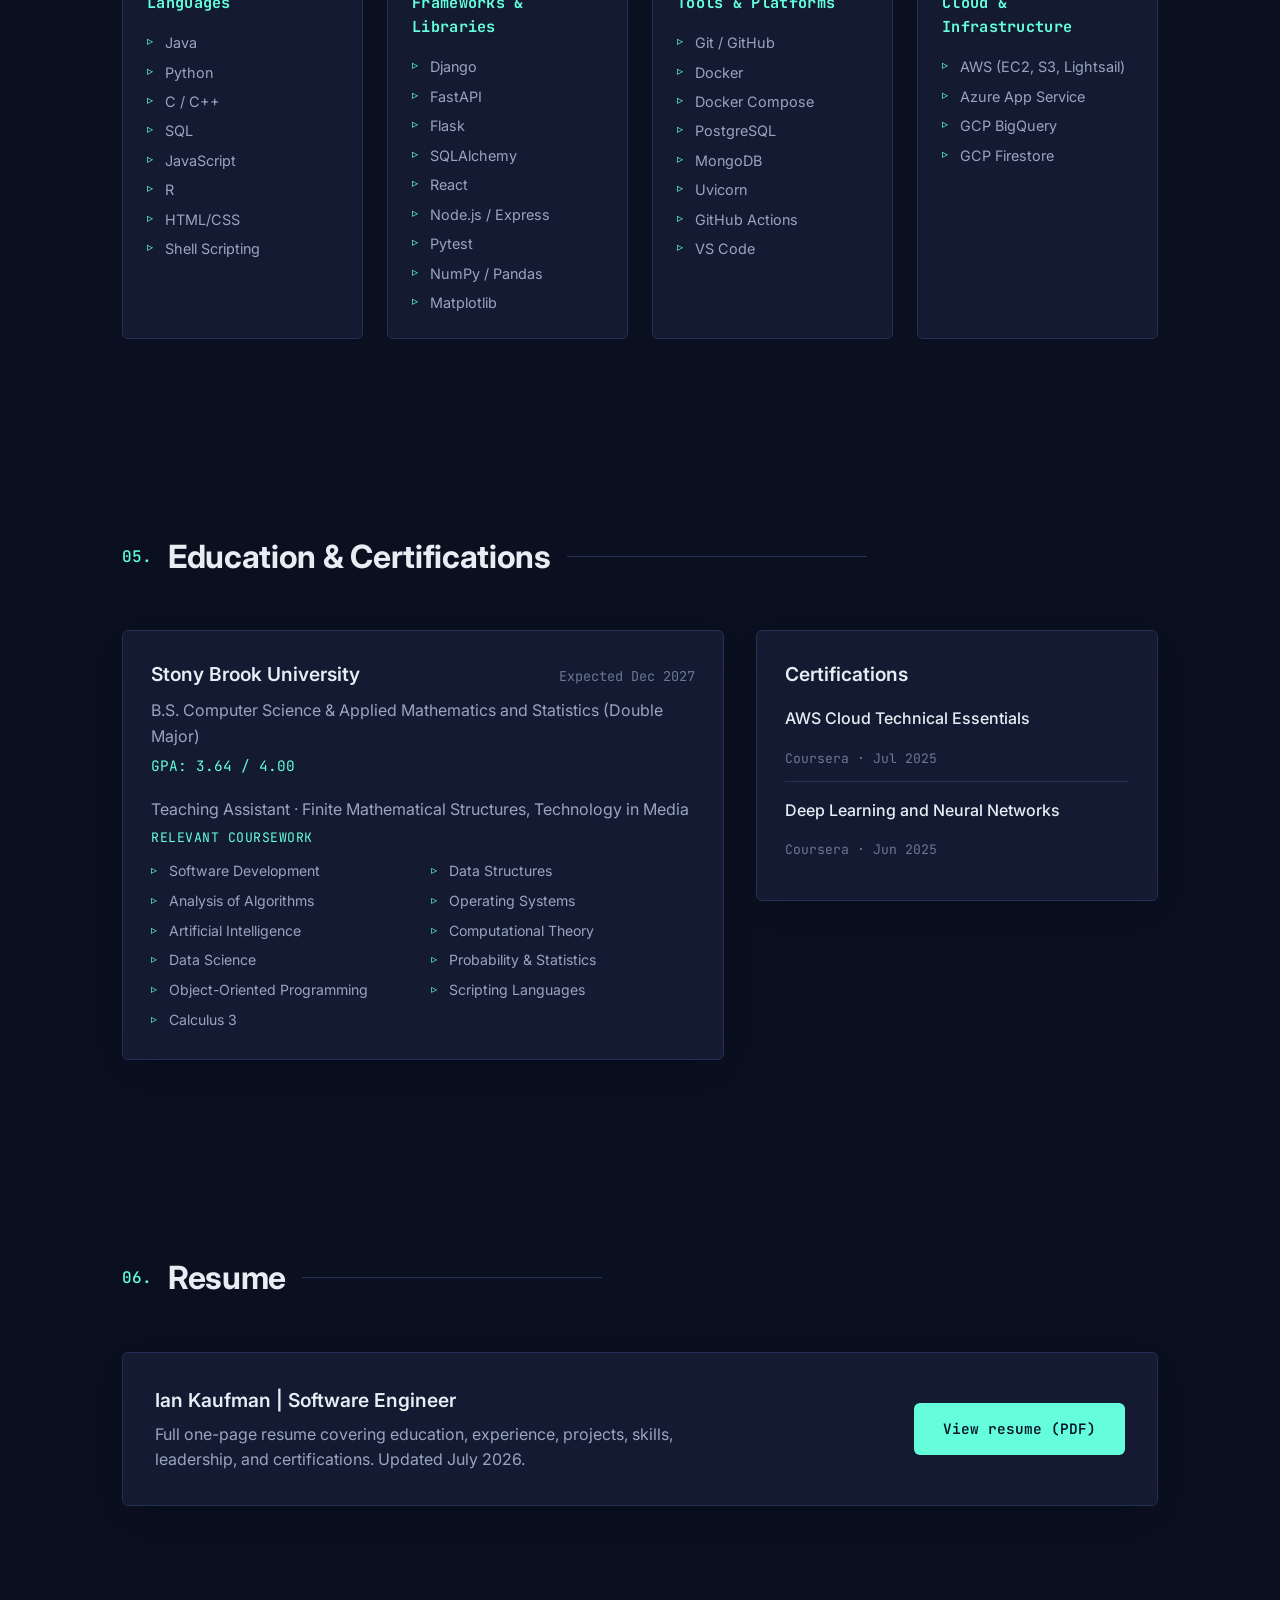
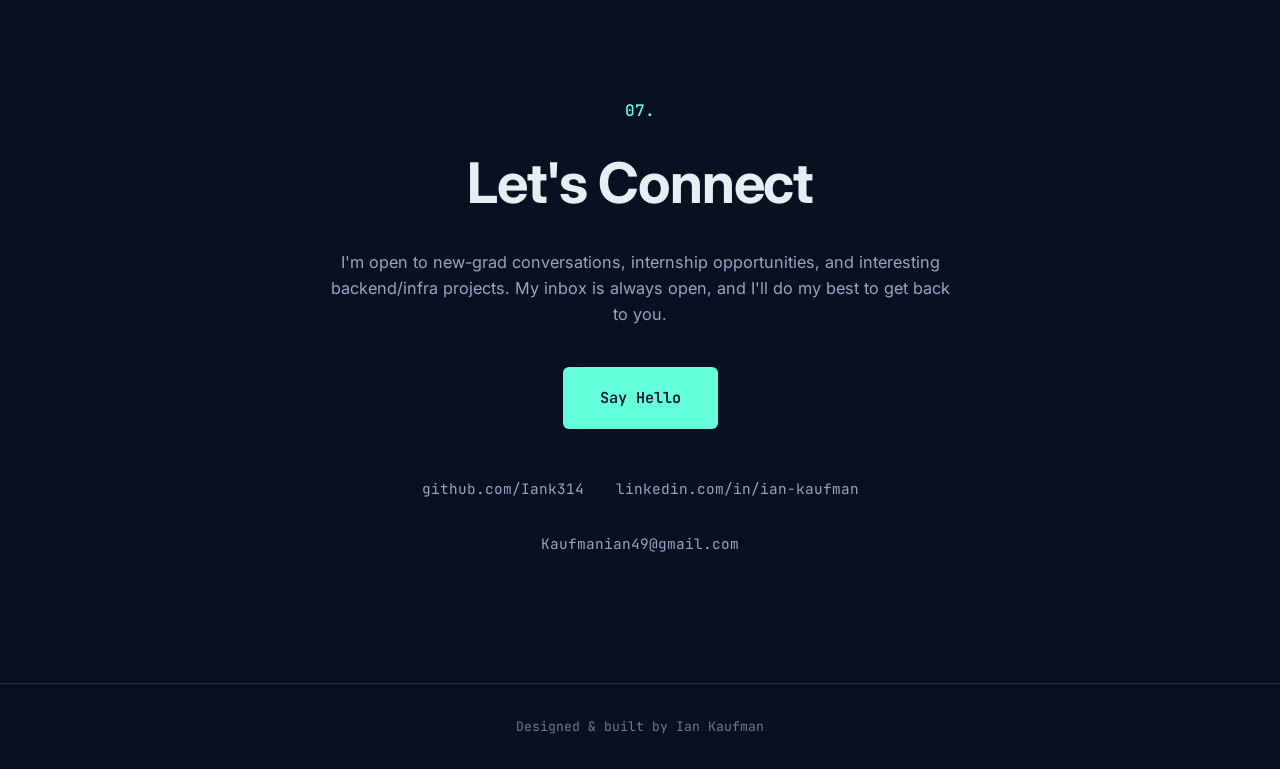
==== commit bc46bece: "Download removals" ====
--- a/index.html
+++ b/index.html
@@ -5,6 +5,48 @@
   <meta name="viewport" content="width=device-width, initial-scale=1.0" />
   <meta name="description" content="Ian Kaufman. Software Engineer and Computer Science & Applied Math student at Stony Brook University." />
   <title>Ian Kaufman | Software Engineer</title>
+  <link rel="canonical" href="https://iank314.github.io/Portfolio/" />
+  <meta name="robots" content="index, follow" />
+  <meta name="author" content="Ian Kaufman" />
+  <meta property="og:type" content="profile" />
+  <meta property="og:site_name" content="Ian Kaufman" />
+  <meta property="og:title" content="Ian Kaufman | Software Engineer" />
+  <meta property="og:description" content="Personal portfolio of Ian Kaufman, a Computer Science &amp; Applied Math student at Stony Brook University focused on backend engineering and data infrastructure." />
+  <meta property="og:url" content="https://iank314.github.io/Portfolio/" />
+  <meta property="og:image" content="https://iank314.github.io/Portfolio/Headshot.png" />
+  <meta property="profile:first_name" content="Ian" />
+  <meta property="profile:last_name" content="Kaufman" />
+  <meta name="twitter:card" content="summary" />
+  <script type="application/ld+json">
+  {
+    "@context": "https://schema.org",
+    "@type": "Person",
+    "name": "Ian Kaufman",
+    "url": "https://iank314.github.io/Portfolio/",
+    "image": "https://iank314.github.io/Portfolio/Headshot.png",
+    "email": "mailto:Kaufmanian49@gmail.com",
+    "jobTitle": "Software Engineer",
+    "description": "Computer Science & Applied Mathematics student at Stony Brook University, focused on backend engineering, distributed systems, and data infrastructure.",
+    "alumniOf": {
+      "@type": "CollegeOrUniversity",
+      "name": "Stony Brook University"
+    },
+    "address": {
+      "@type": "PostalAddress",
+      "addressLocality": "New York",
+      "addressRegion": "NY",
+      "addressCountry": "US"
+    },
+    "sameAs": [
+      "https://github.com/Iank314",
+      "https://www.linkedin.com/in/ian-kaufman-7a9408329/"
+    ]
+  }
+  </script>
+  <link rel="icon" href="favicon.svg" type="image/svg+xml" />
+  <link rel="icon" href="favicon-32.png" sizes="32x32" type="image/png" />
+  <link rel="apple-touch-icon" href="apple-touch-icon.png" />
+  <meta name="theme-color" content="#0b1020" />
   <link rel="preconnect" href="https://fonts.googleapis.com" />
   <link rel="preconnect" href="https://fonts.gstatic.com" crossorigin />
   <link href="https://fonts.googleapis.com/css2?family=Inter:wght@300;400;500;600;700;800&family=JetBrains+Mono:wght@400;500&display=swap" rel="stylesheet" />
@@ -32,7 +74,7 @@
   <header id="top" class="hero">
     <div class="hero-inner">
       <div class="hero-portrait" aria-hidden="true">
-        <img src="Headshot.png" alt="Ian Kaufman" onerror="this.parentElement.style.display='none'" />
+        <img src="Headshot.png" alt="Ian Kaufman" id="headshot" />
       </div>
       <p class="hero-kicker">Hi, my name is</p>
       <h1 class="hero-name">Ian Kaufman.</h1>
@@ -45,7 +87,7 @@
       </p>
       <div class="hero-cta">
         <a href="#projects" class="btn btn-primary">View my work</a>
-        <a href="Ian_Kaufman_Resume.pdf" class="btn btn-outline" download>Download resume</a>
+        <a href="Ian_Kaufman_Resume.pdf" class="btn btn-outline" target="_blank" rel="noopener">View resume</a>
         <a href="mailto:Kaufmanian49@gmail.com" class="btn btn-ghost">Get in touch</a>
       </div>
       <div class="hero-socials">
@@ -225,7 +267,7 @@
       <article class="project project-featured reverse">
         <div class="project-meta">
           <p class="project-overline">Featured Project</p>
-          <h3 class="project-title"><a href="https://iansbookrecs.com" target="_blank" rel="noopener">Book Recommender</a></h3>
+          <h3 class="project-title"><a href="https://iansbookrecs.com" target="_blank" rel="noopener nofollow">Book Recommender</a></h3>
           <div class="project-body">
             <p>
               A full-stack book recommendation app deployed on
@@ -237,16 +279,16 @@
               A content-based engine blends <strong>IDF-weighted</strong>
               title/description similarity with metadata enrichment from Open
               Library, plus language, author, and genre filtering and
-              series-volume collapsing. Per-user accounts use PBKDF2-hashed
-              passwords and session cookies, and a thread-safe LRU cache skips
-              unchanged recommendation runs.
+              series-volume collapsing. Per-user libraries are isolated with
+              standard hashed-credential storage, and a thread-safe LRU cache
+              skips unchanged recommendation runs.
             </p>
           </div>
           <ul class="project-tech">
             <li>FastAPI</li><li>Python</li><li>scikit-learn</li><li>SQLite</li><li>Docker</li><li>AWS Lightsail</li>
           </ul>
           <div class="project-links">
-            <a href="https://iansbookrecs.com" target="_blank" rel="noopener" aria-label="Live site">Live ↗</a>
+            <a href="https://iansbookrecs.com" target="_blank" rel="noopener nofollow" aria-label="Live site">Live ↗</a>
             <a href="https://github.com/Iank314/BookRecommender" target="_blank" rel="noopener" aria-label="GitHub repository">GitHub →</a>
           </div>
         </div>
@@ -425,8 +467,7 @@
           </p>
         </div>
         <div class="resume-actions">
-          <a href="Ian_Kaufman_Resume.pdf" class="btn btn-primary" download>Download PDF</a>
-          <a href="Ian_Kaufman_Resume.pdf" class="btn btn-outline" target="_blank" rel="noopener">View in browser</a>
+          <a href="Ian_Kaufman_Resume.pdf" class="btn btn-primary" target="_blank" rel="noopener">View resume (PDF)</a>
         </div>
       </div>
     </section>
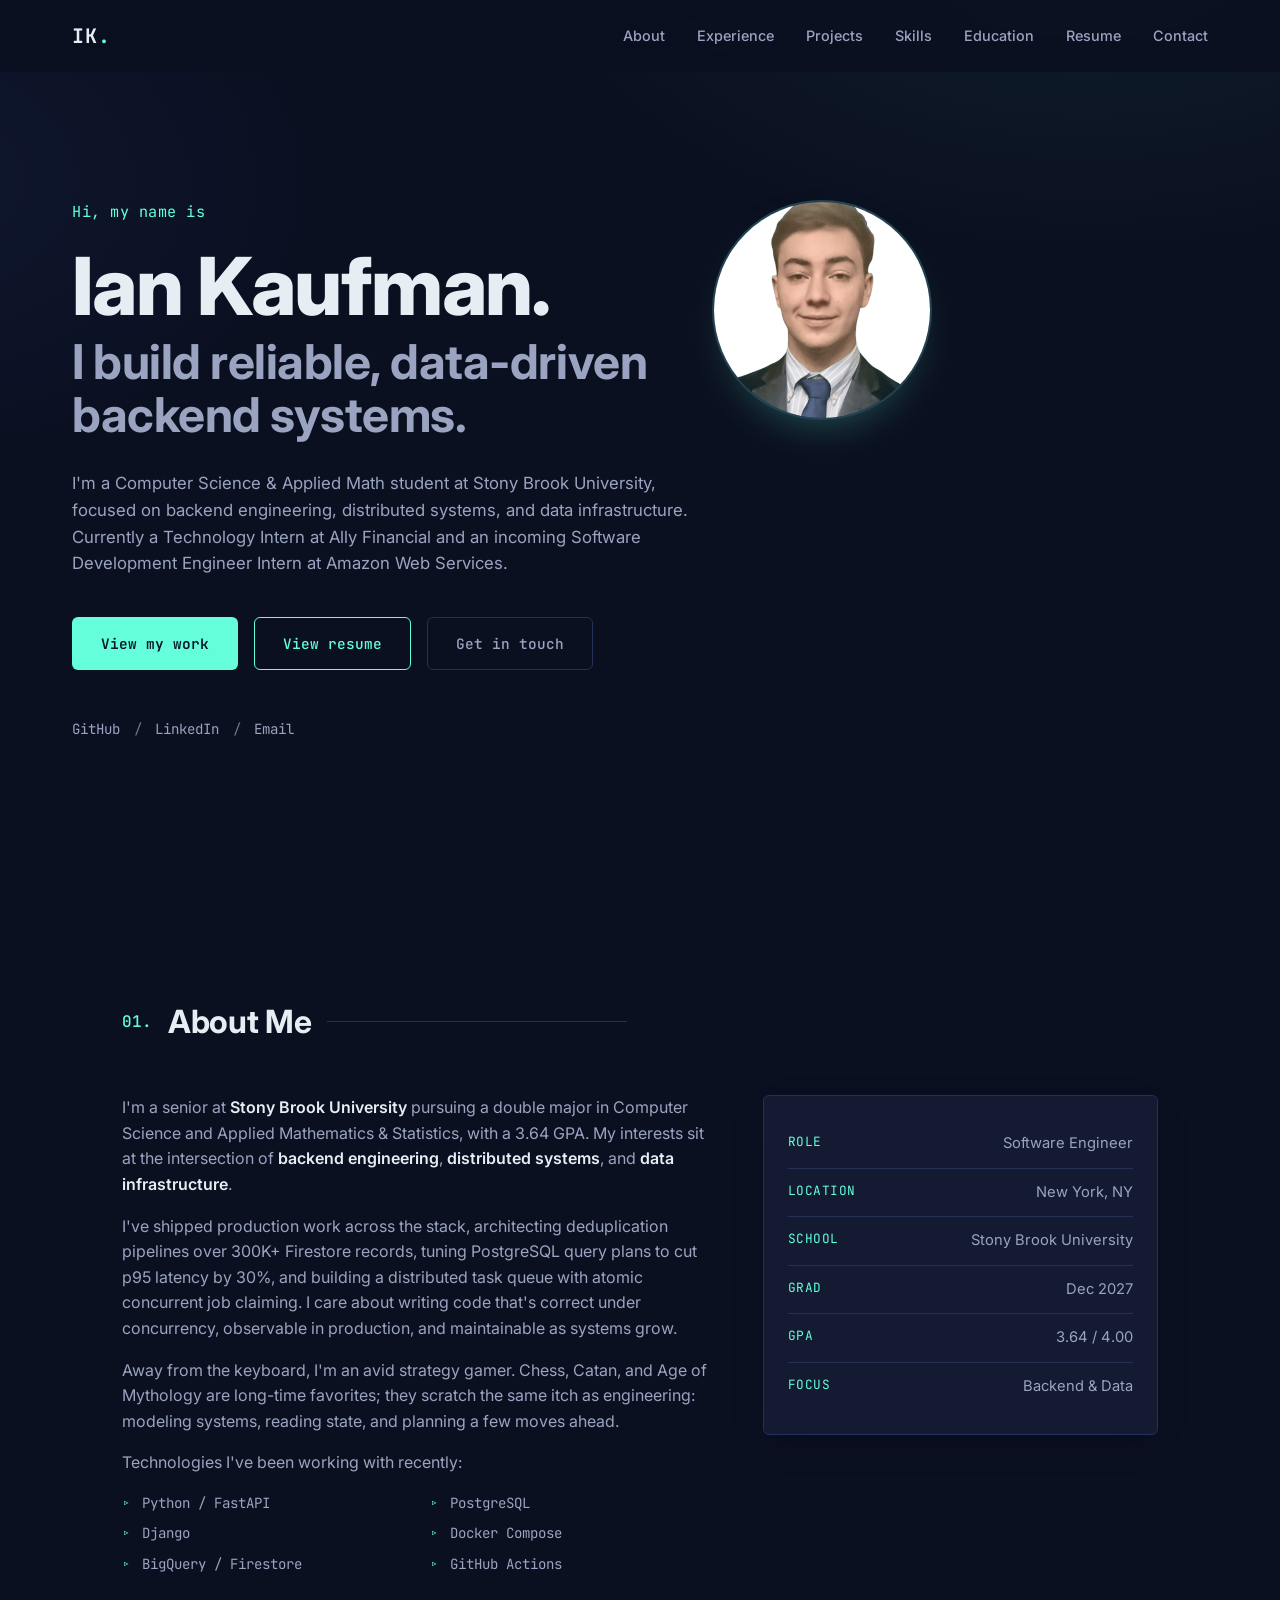
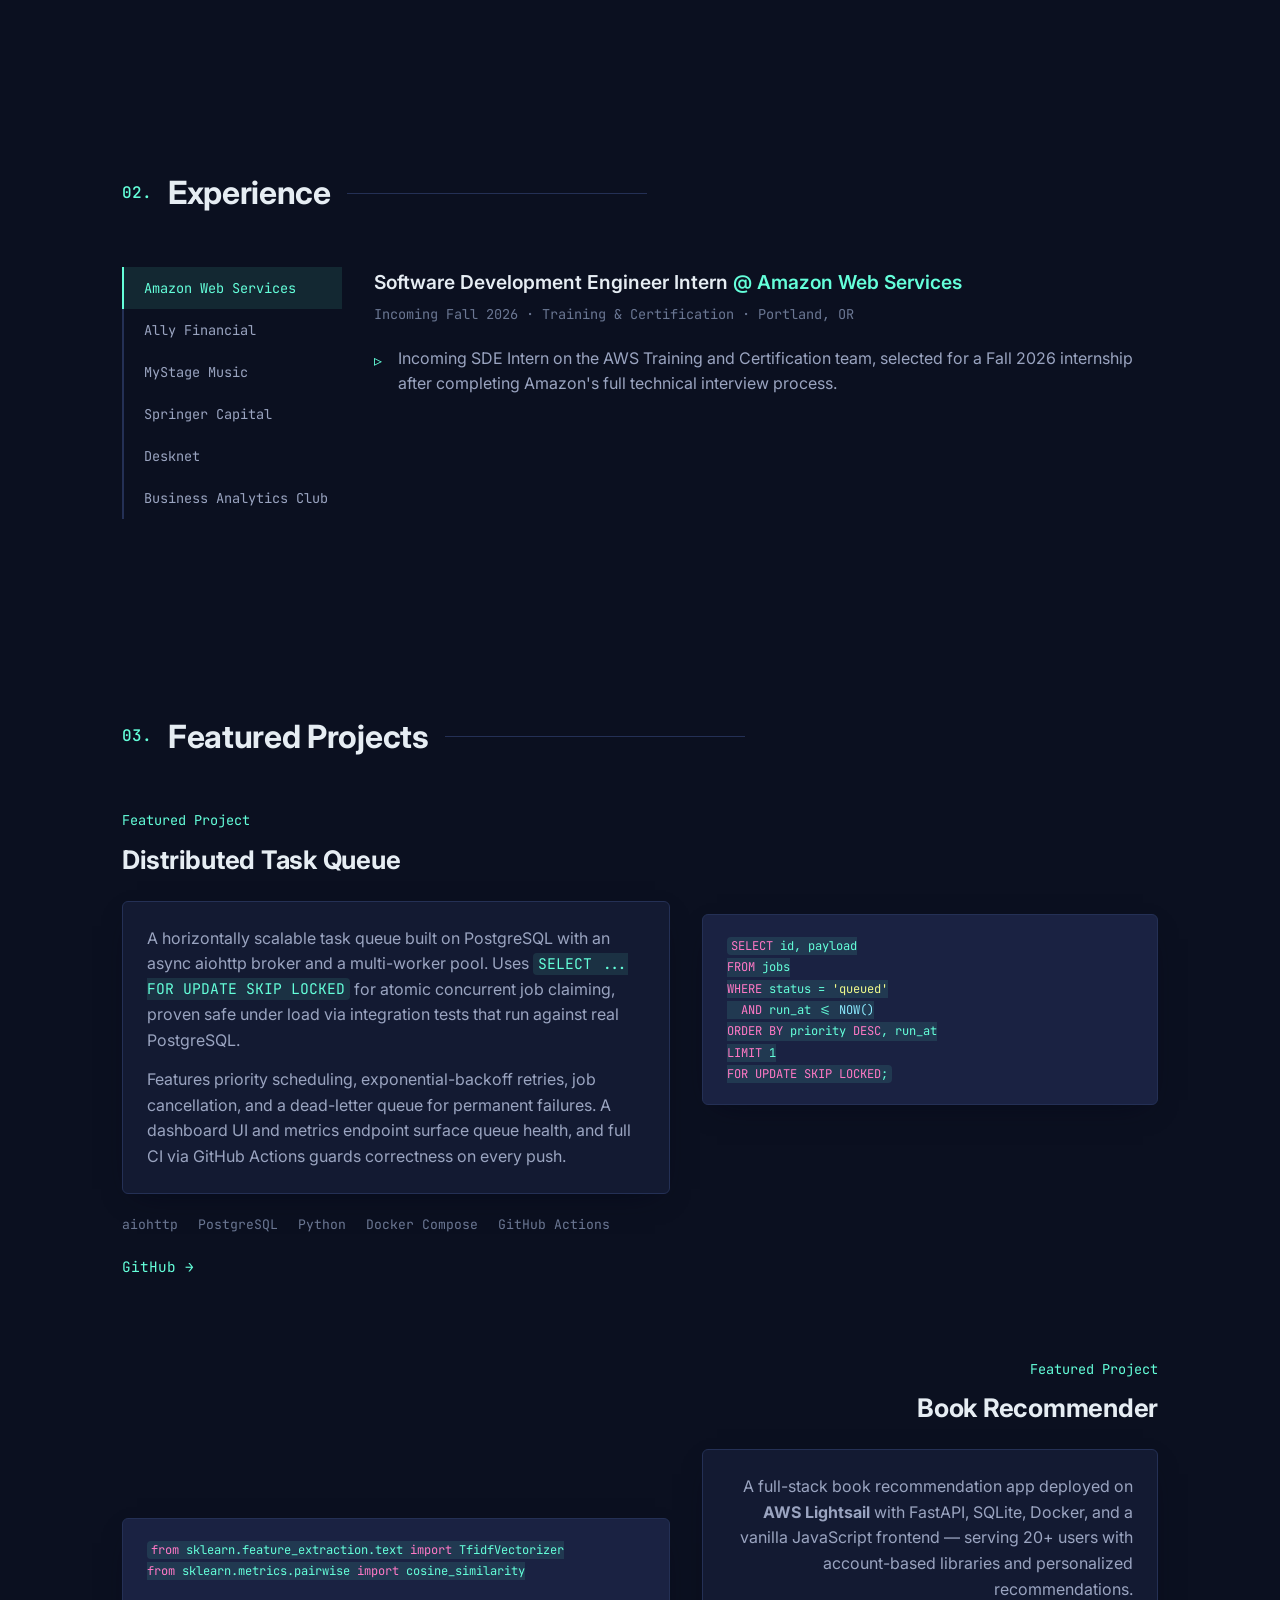
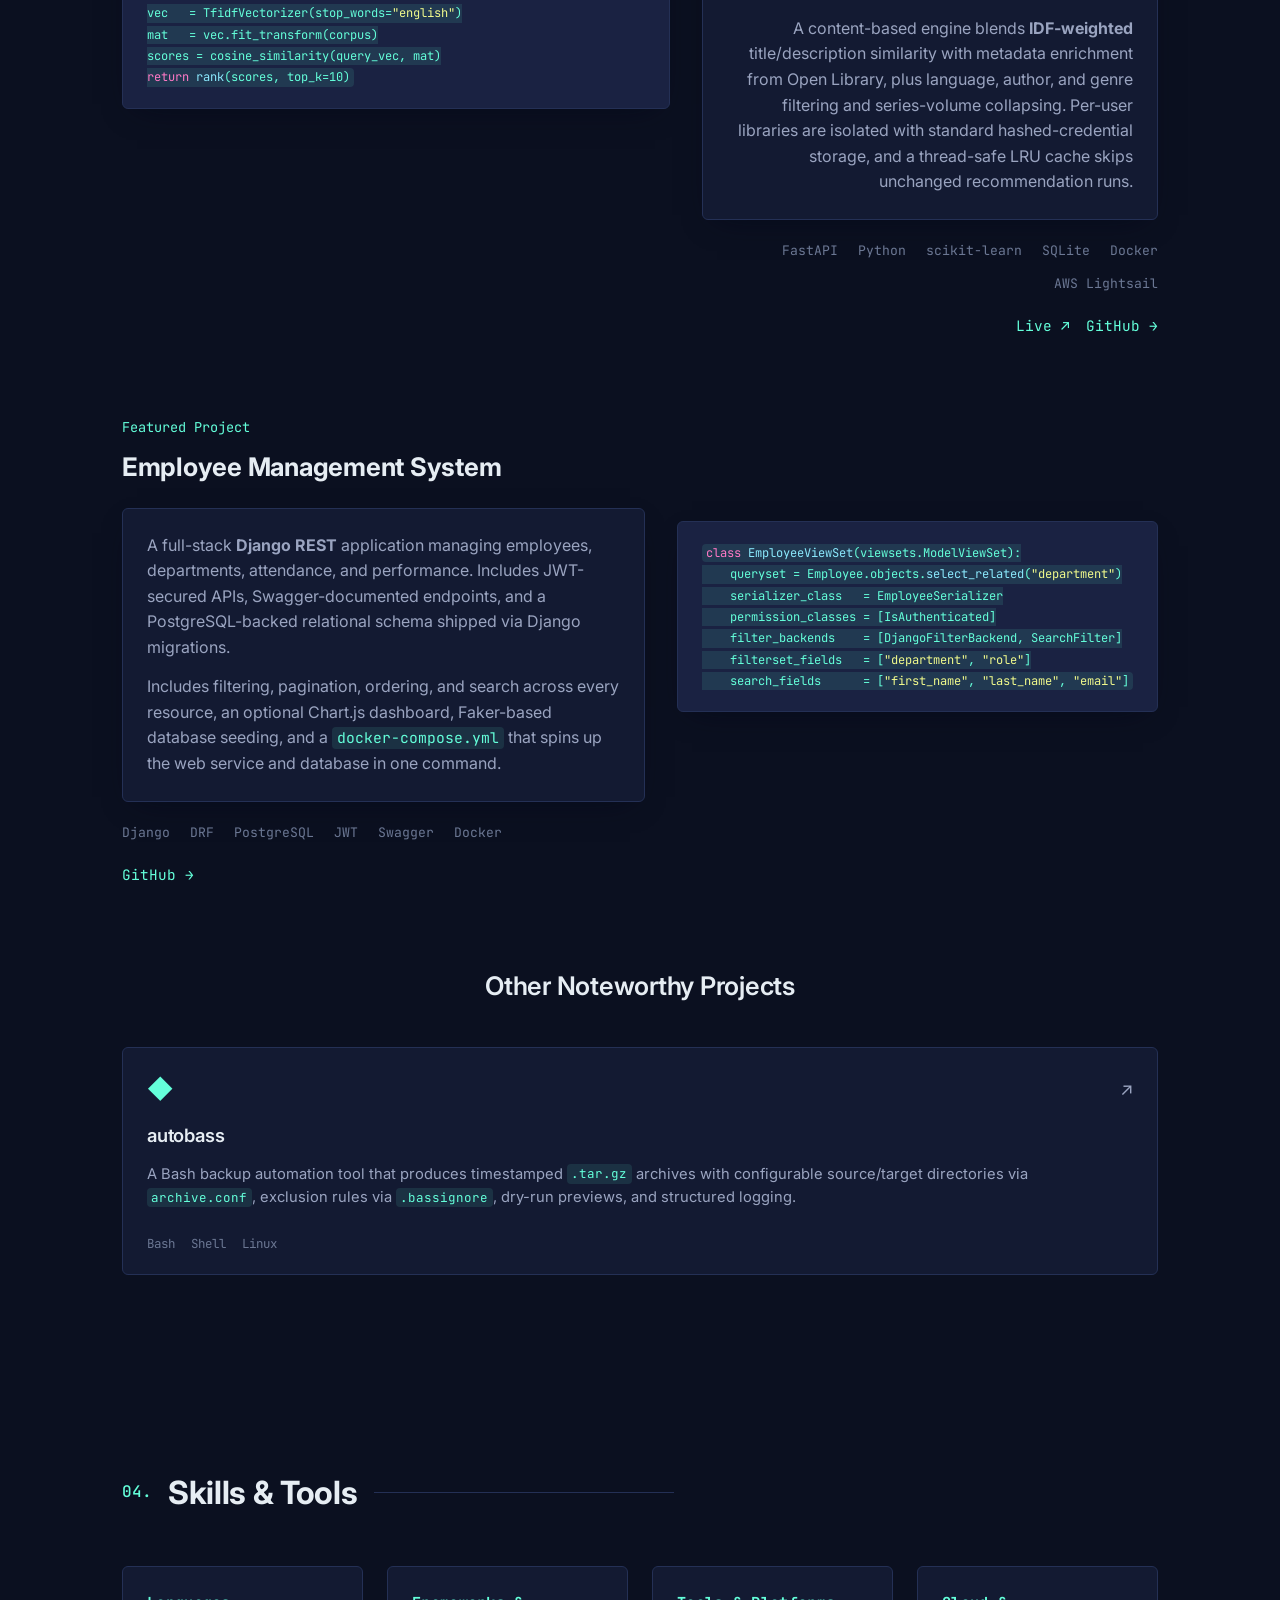
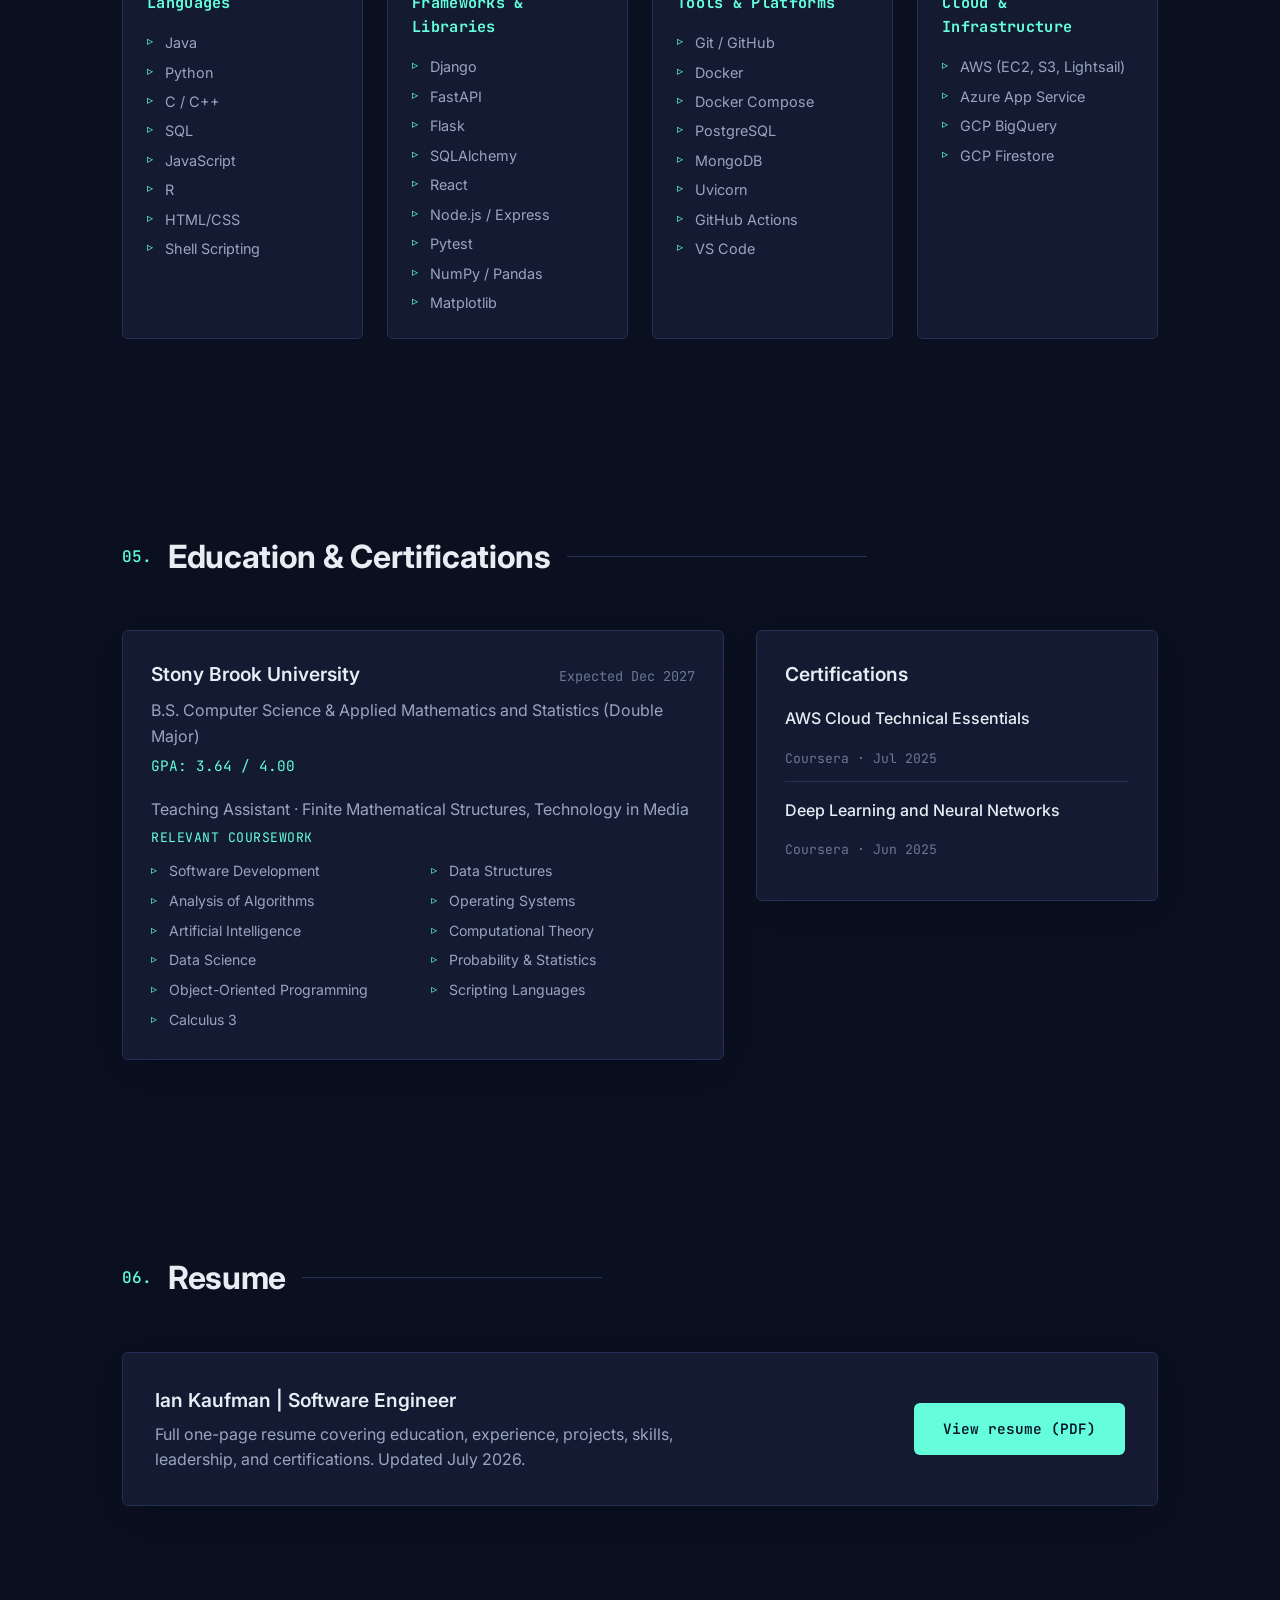
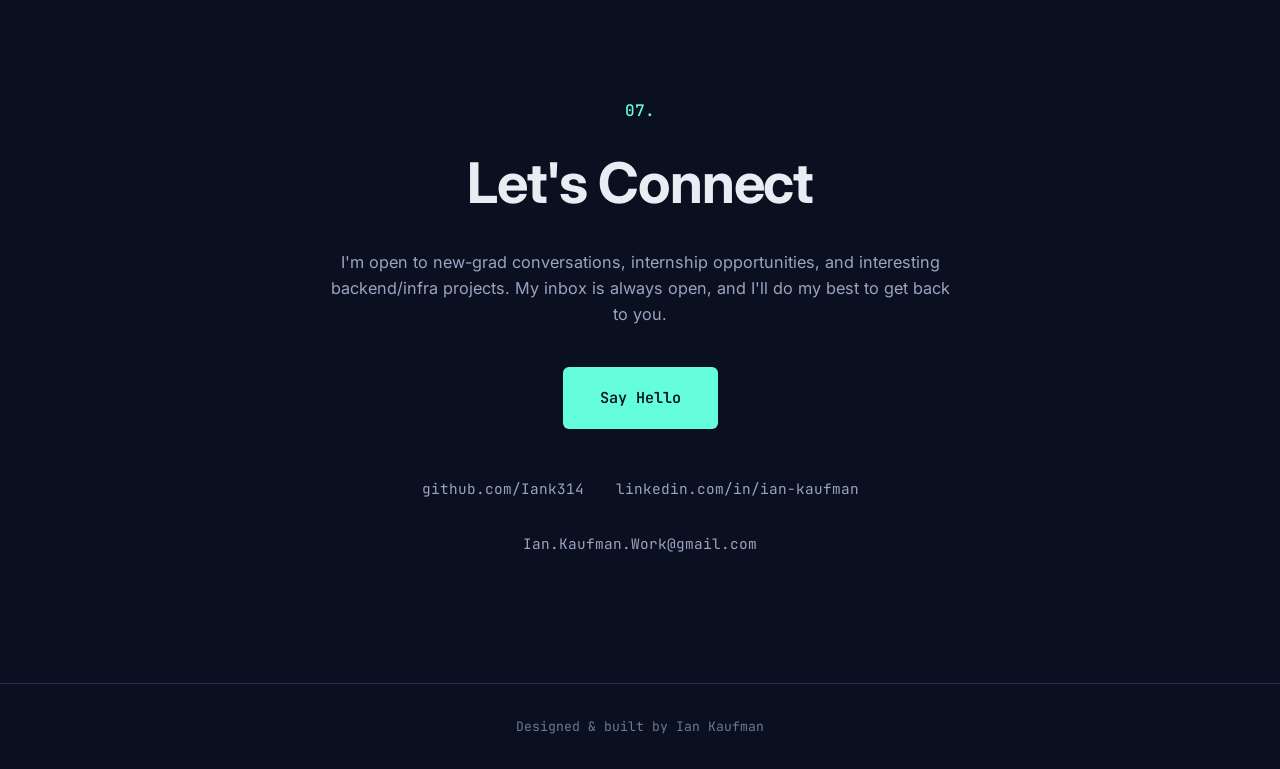
==== commit d38ee5c0: "Update contact email and AWS team detail Switch all contact links from Kaufmanian49@gmail.com to Ian" ====
--- a/index.html
+++ b/index.html
@@ -24,7 +24,7 @@
     "name": "Ian Kaufman",
     "url": "https://iank314.github.io/Portfolio/",
     "image": "https://iank314.github.io/Portfolio/Headshot.png",
-    "email": "mailto:Kaufmanian49@gmail.com",
+    "email": "mailto:Ian.Kaufman.Work@gmail.com",
     "jobTitle": "Software Engineer",
     "description": "Computer Science & Applied Mathematics student at Stony Brook University, focused on backend engineering, distributed systems, and data infrastructure.",
     "alumniOf": {
@@ -88,14 +88,14 @@
       <div class="hero-cta">
         <a href="#projects" class="btn btn-primary">View my work</a>
         <a href="Ian_Kaufman_Resume.pdf" class="btn btn-outline" target="_blank" rel="noopener">View resume</a>
-        <a href="mailto:Kaufmanian49@gmail.com" class="btn btn-ghost">Get in touch</a>
+        <a href="mailto:Ian.Kaufman.Work@gmail.com" class="btn btn-ghost">Get in touch</a>
       </div>
       <div class="hero-socials">
         <a href="https://github.com/Iank314" target="_blank" rel="noopener" aria-label="GitHub">GitHub</a>
         <span class="divider">/</span>
         <a href="https://www.linkedin.com/in/ian-kaufman-7a9408329/" target="_blank" rel="noopener" aria-label="LinkedIn">LinkedIn</a>
         <span class="divider">/</span>
-        <a href="mailto:Kaufmanian49@gmail.com" aria-label="Email">Email</a>
+        <a href="mailto:Ian.Kaufman.Work@gmail.com" aria-label="Email">Email</a>
       </div>
     </div>
   </header>
@@ -169,9 +169,9 @@
         <div class="tab-content">
           <article class="panel active" id="aws">
             <h3>Software Development Engineer Intern<span class="company"> @ Amazon Web Services</span></h3>
-            <p class="meta">Incoming Fall 2026 · Portland, OR</p>
-            <ul>
-              <li>Incoming SDE Intern on AWS, selected for a Fall 2026 internship after completing Amazon's full technical interview process.</li>
+            <p class="meta">Incoming Fall 2026 · Training &amp; Certification · Portland, OR</p>
+            <ul>
+              <li>Incoming SDE Intern on the AWS Training and Certification team, selected for a Fall 2026 internship after completing Amazon's full technical interview process.</li>
             </ul>
           </article>
           <article class="panel" id="ally">
@@ -480,11 +480,11 @@
         interesting backend/infra projects. My inbox is always open, and I'll
         do my best to get back to you.
       </p>
-      <a href="mailto:Kaufmanian49@gmail.com" class="btn btn-primary btn-lg">Say Hello</a>
+      <a href="mailto:Ian.Kaufman.Work@gmail.com" class="btn btn-primary btn-lg">Say Hello</a>
       <div class="contact-links">
         <a href="https://github.com/Iank314" target="_blank" rel="noopener">github.com/Iank314</a>
         <a href="https://www.linkedin.com/in/ian-kaufman-7a9408329/" target="_blank" rel="noopener">linkedin.com/in/ian-kaufman</a>
-        <a href="mailto:Kaufmanian49@gmail.com">Kaufmanian49@gmail.com</a>
+        <a href="mailto:Ian.Kaufman.Work@gmail.com">Ian.Kaufman.Work@gmail.com</a>
       </div>
     </section>
   </main>
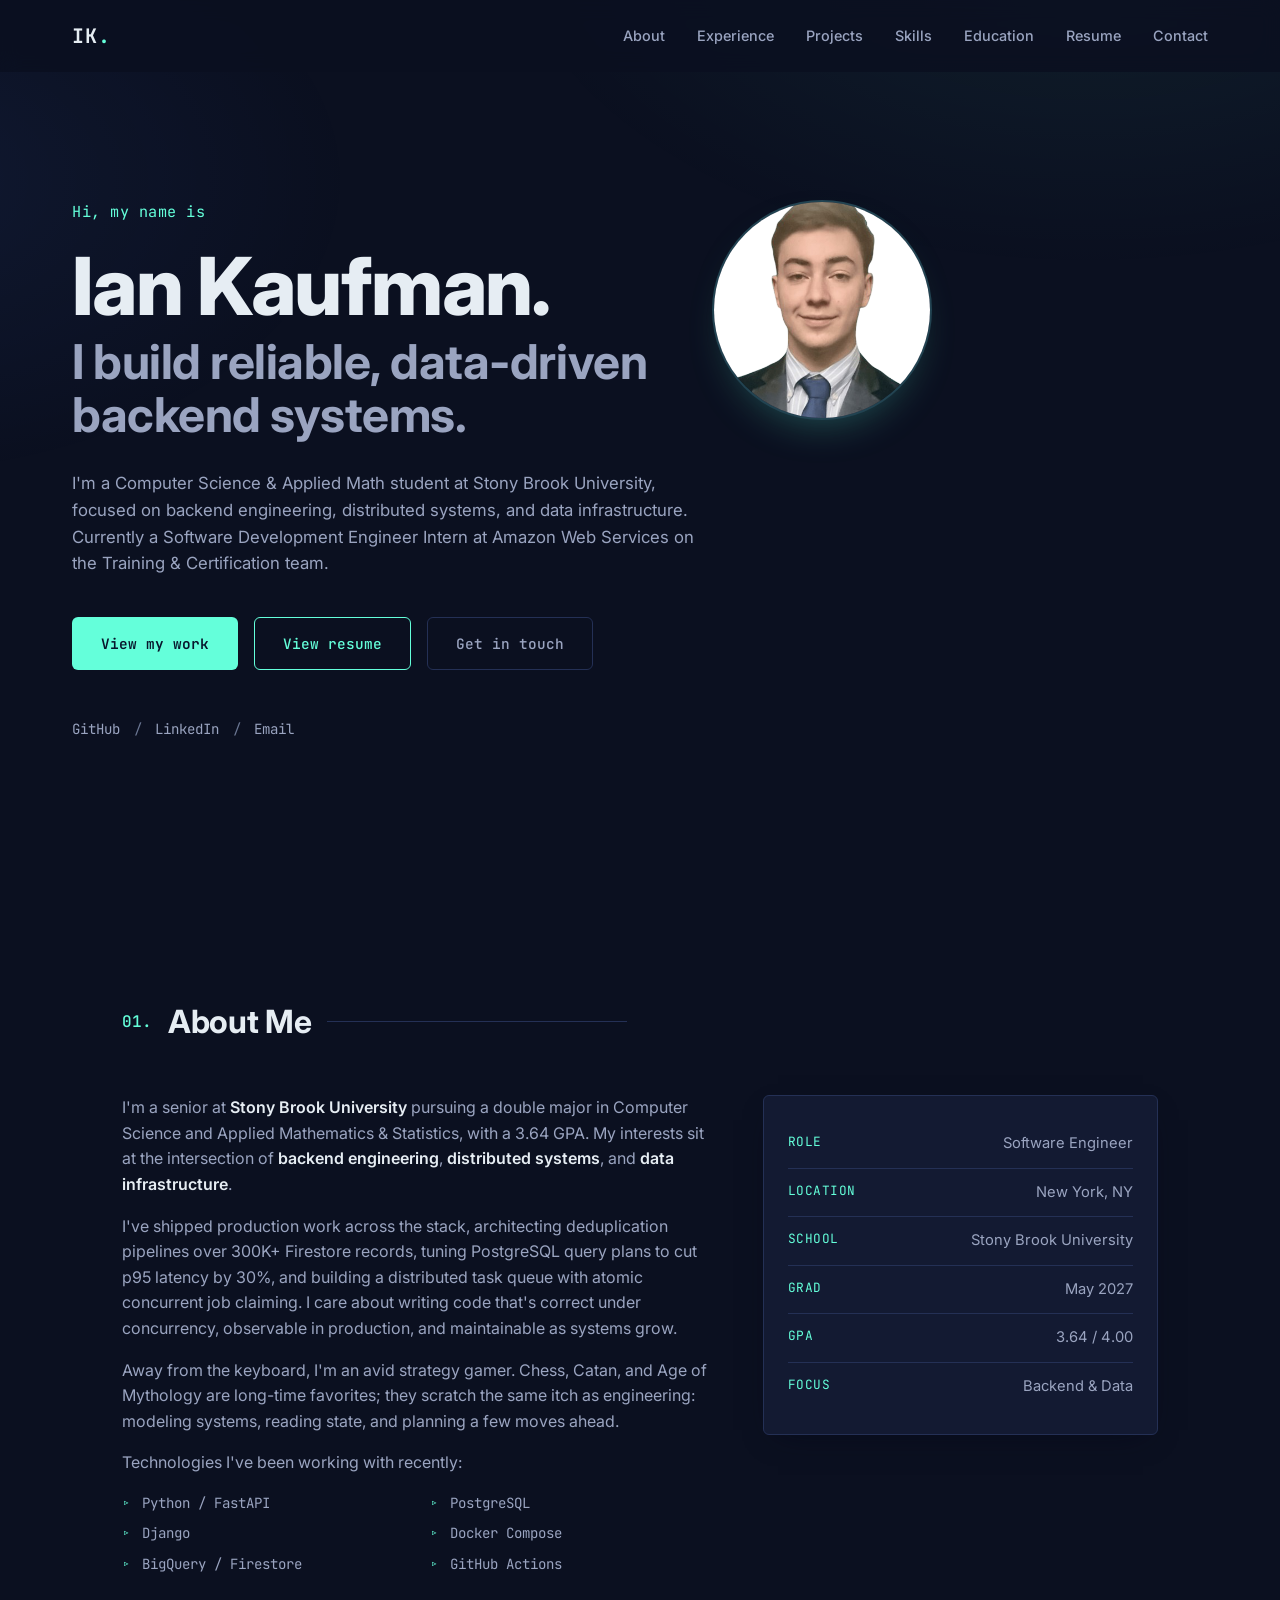
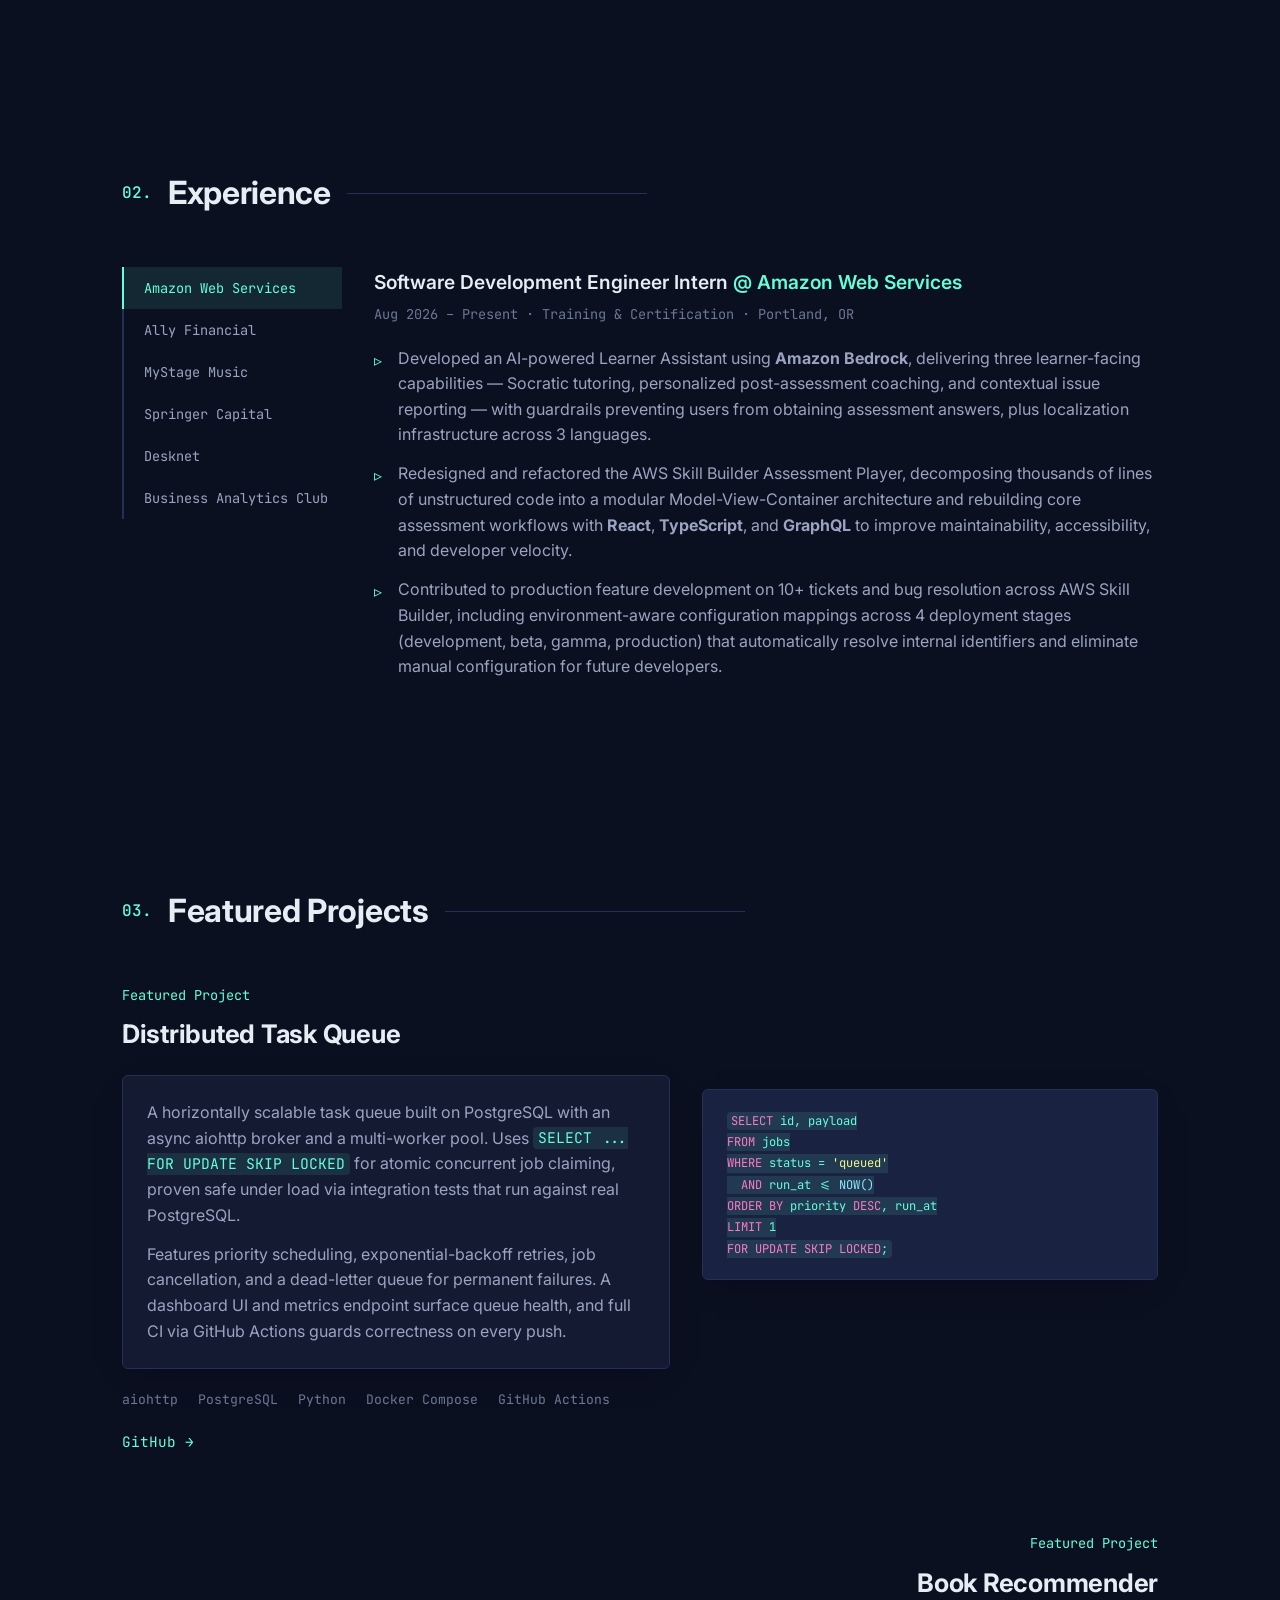
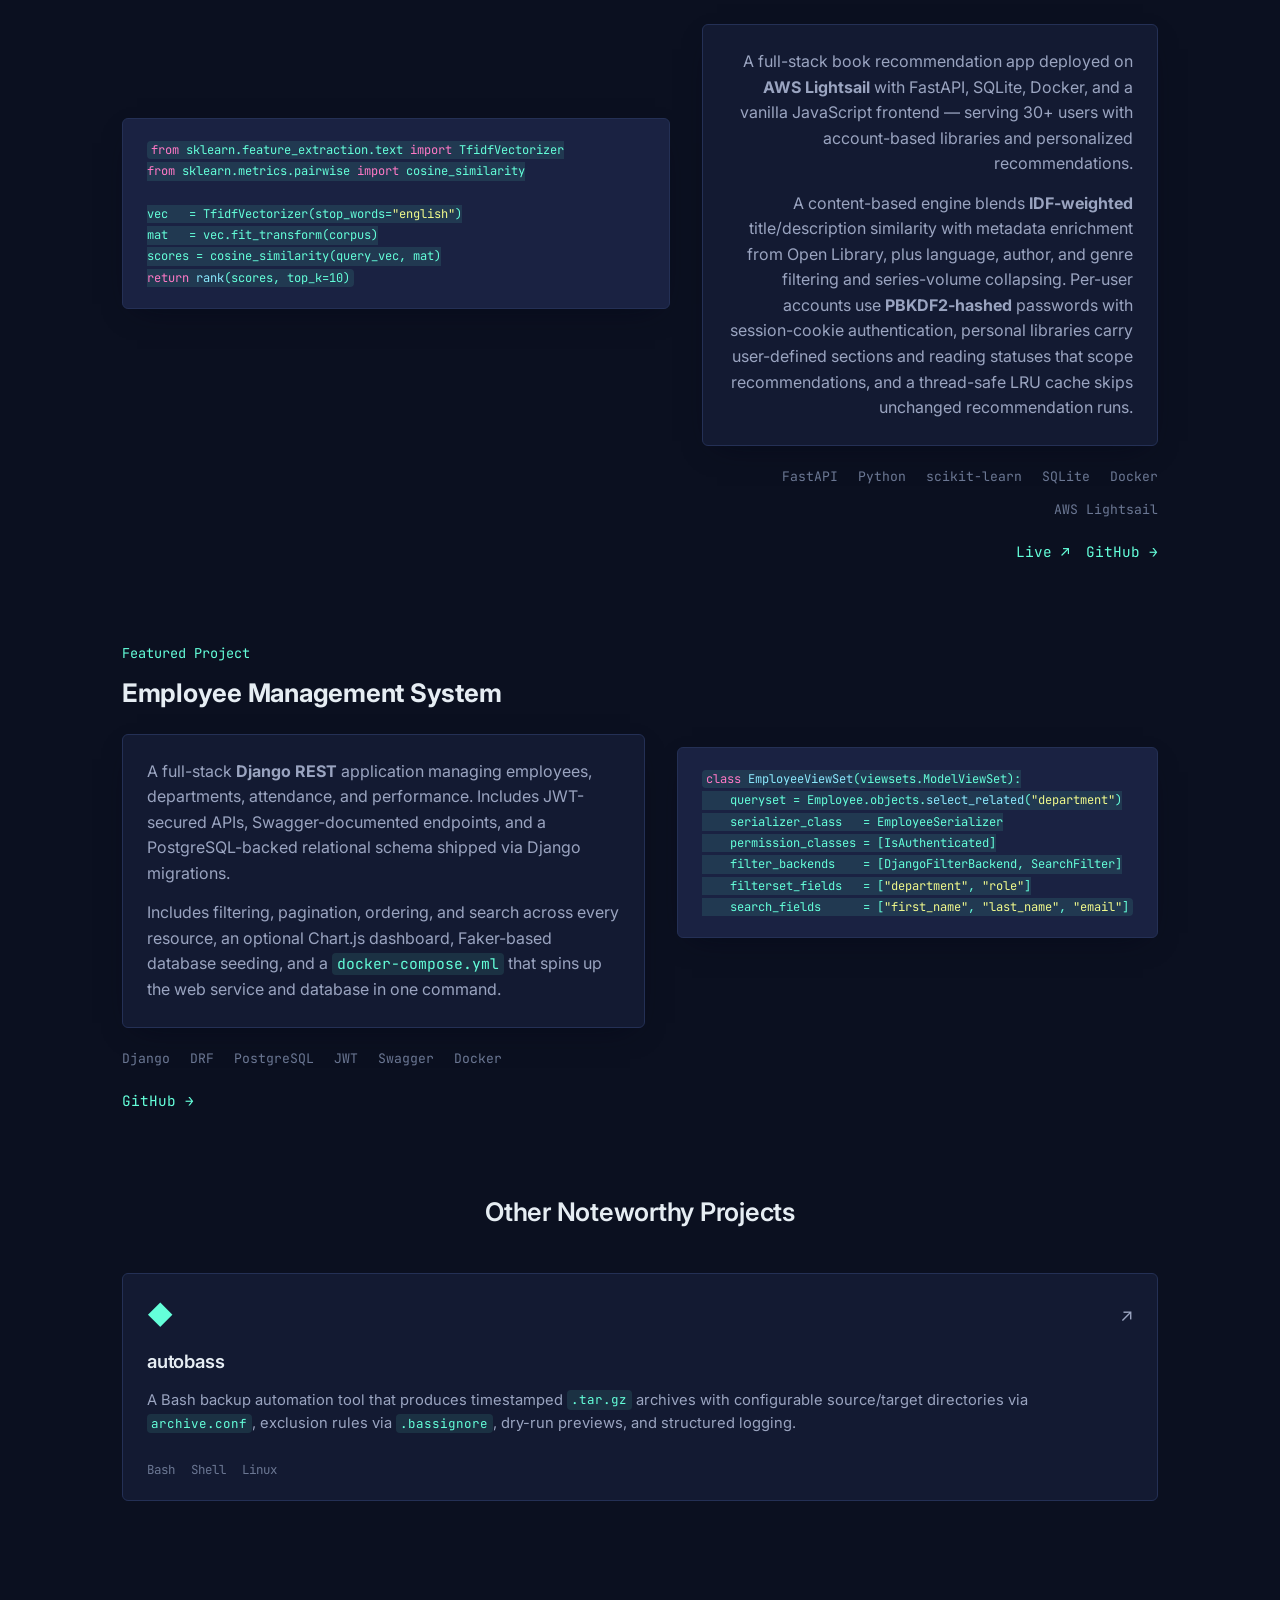
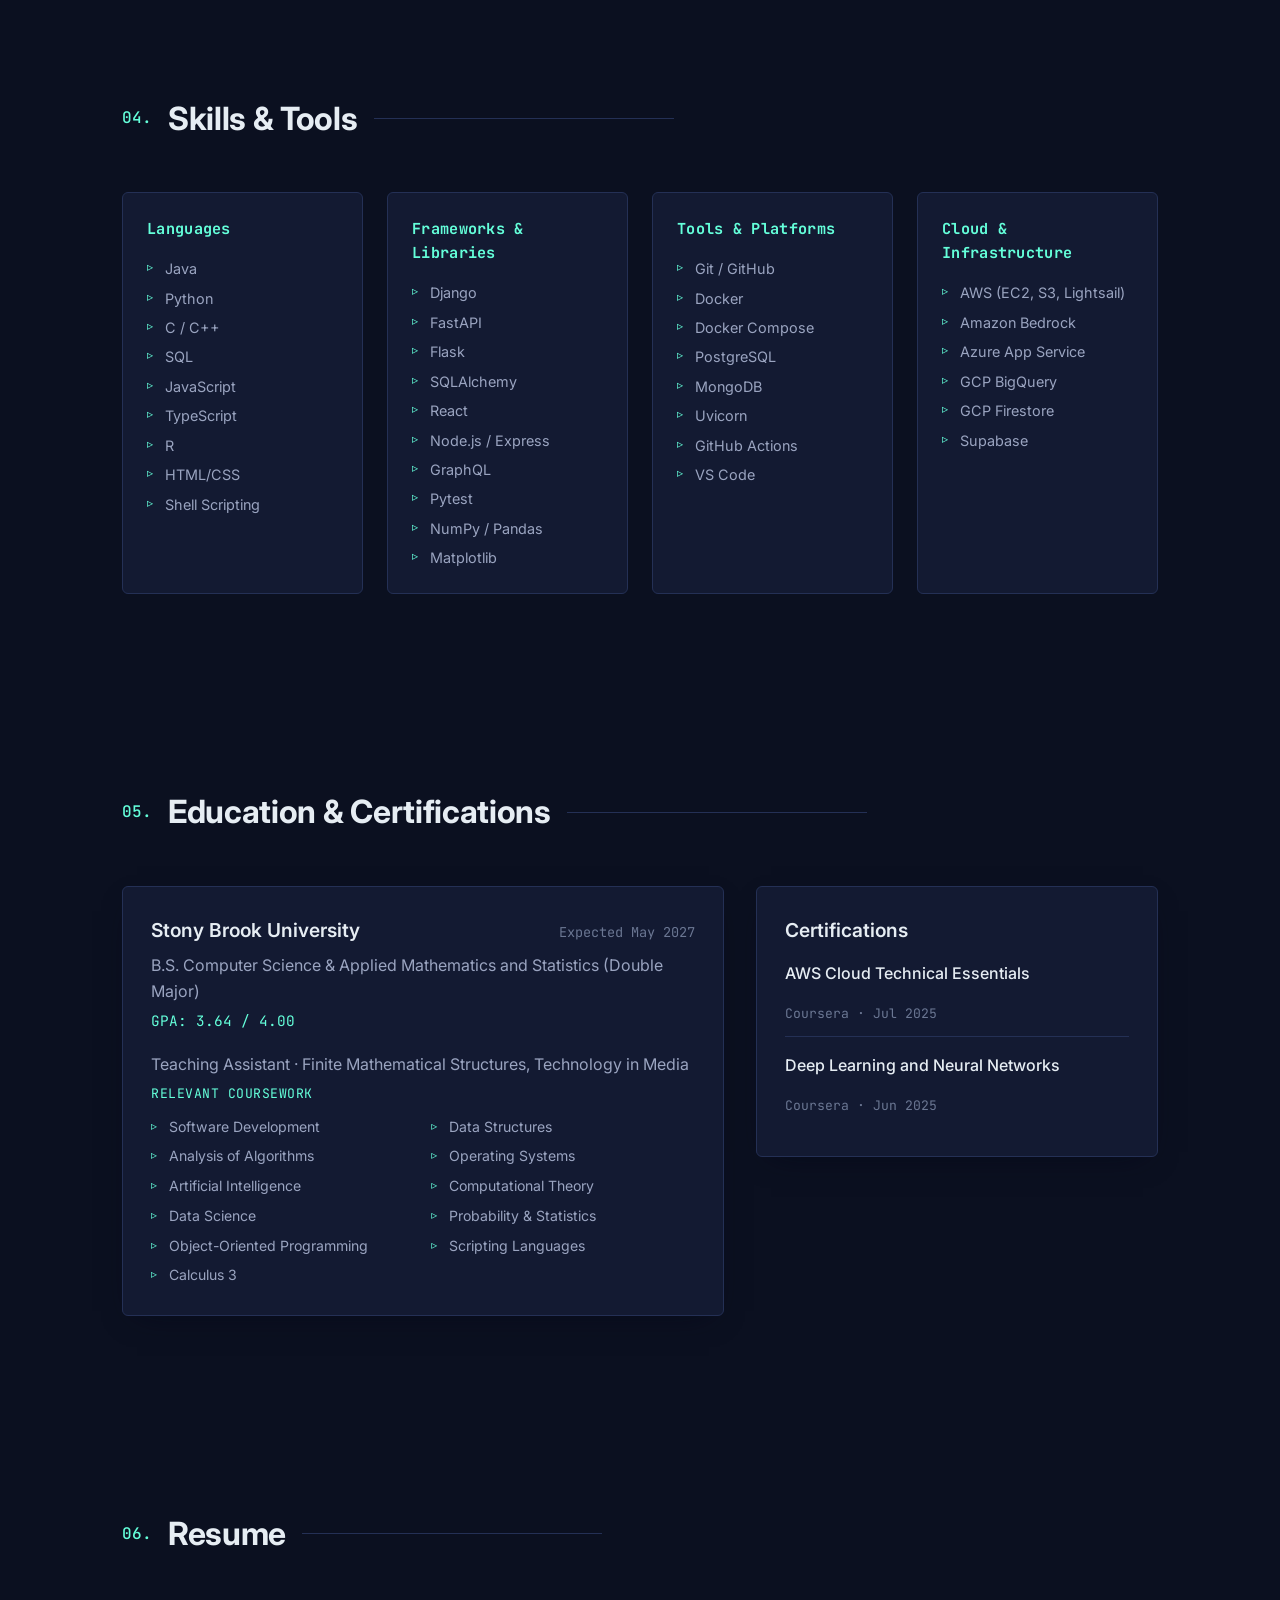
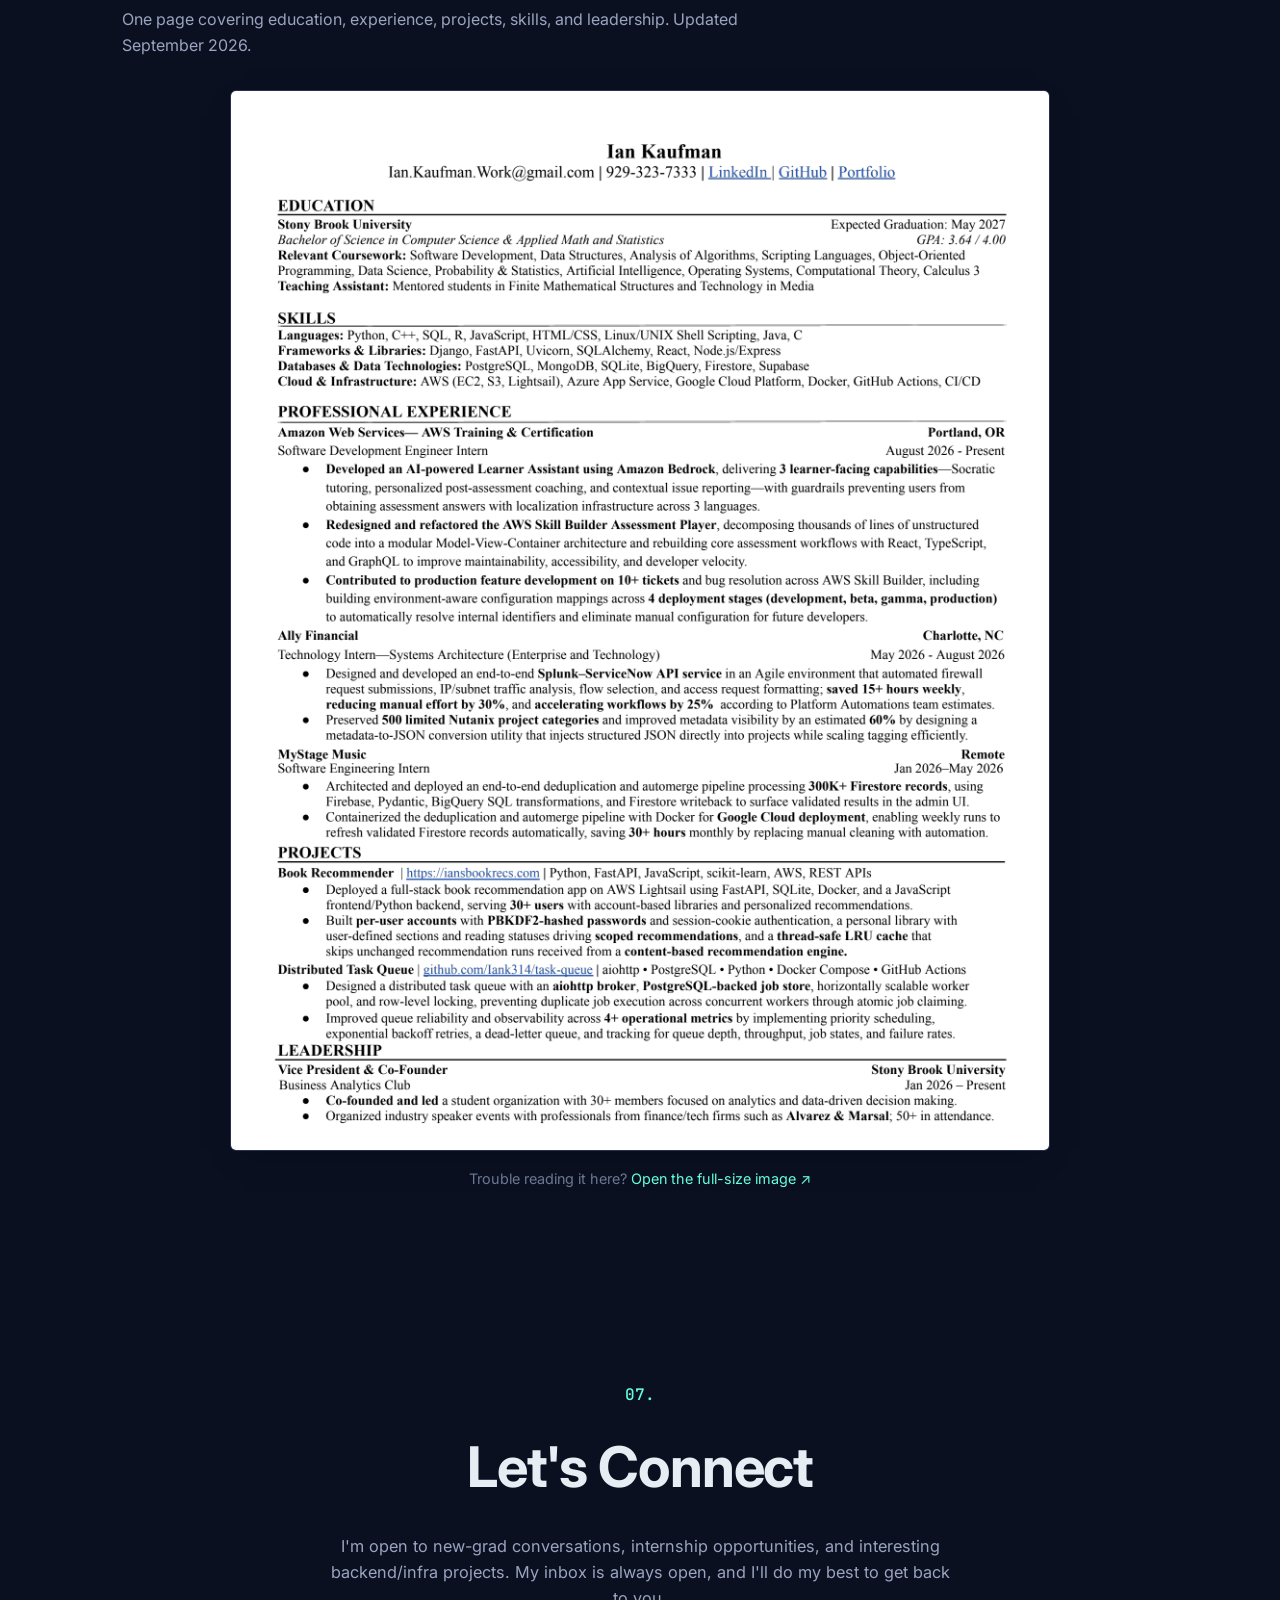
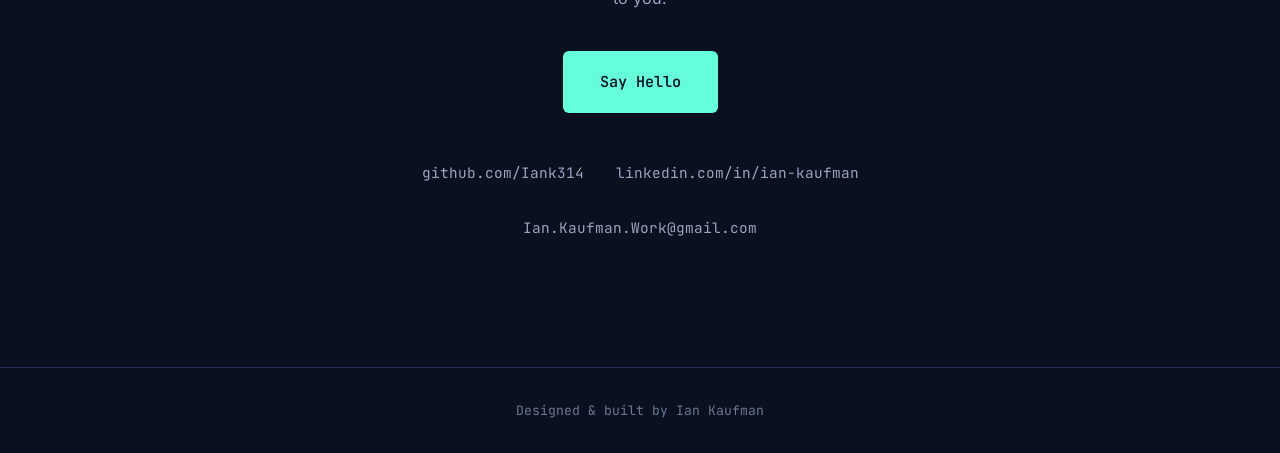
==== commit 23f1644d: "Update resume and show it as an inline image preview Replace the resume PDF with the current version" ====
--- a/index.html
+++ b/index.html
@@ -82,12 +82,12 @@
       <p class="hero-sub">
         I'm a Computer Science &amp; Applied Math student at Stony Brook University,
         focused on backend engineering, distributed systems, and data infrastructure.
-        Currently a Technology Intern at Ally Financial and an incoming Software
-        Development Engineer Intern at Amazon Web Services.
+        Currently a Software Development Engineer Intern at Amazon Web Services
+        on the Training &amp; Certification team.
       </p>
       <div class="hero-cta">
         <a href="#projects" class="btn btn-primary">View my work</a>
-        <a href="Ian_Kaufman_Resume.pdf" class="btn btn-outline" target="_blank" rel="noopener">View resume</a>
+        <a href="#resume" class="btn btn-outline">View resume</a>
         <a href="mailto:Ian.Kaufman.Work@gmail.com" class="btn btn-ghost">Get in touch</a>
       </div>
       <div class="hero-socials">
@@ -144,7 +144,7 @@
           <div class="card-row"><span class="card-label">Role</span><span>Software Engineer</span></div>
           <div class="card-row"><span class="card-label">Location</span><span>New York, NY</span></div>
           <div class="card-row"><span class="card-label">School</span><span>Stony Brook University</span></div>
-          <div class="card-row"><span class="card-label">Grad</span><span>Dec 2027</span></div>
+          <div class="card-row"><span class="card-label">Grad</span><span>May 2027</span></div>
           <div class="card-row"><span class="card-label">GPA</span><span>3.64 / 4.00</span></div>
           <div class="card-row"><span class="card-label">Focus</span><span>Backend &amp; Data</span></div>
         </div>
@@ -169,16 +169,18 @@
         <div class="tab-content">
           <article class="panel active" id="aws">
             <h3>Software Development Engineer Intern<span class="company"> @ Amazon Web Services</span></h3>
-            <p class="meta">Incoming Fall 2026 · Training &amp; Certification · Portland, OR</p>
+            <p class="meta">Aug 2026 – Present · Training &amp; Certification · Portland, OR</p>
             <ul>
-              <li>Incoming SDE Intern on the AWS Training and Certification team, selected for a Fall 2026 internship after completing Amazon's full technical interview process.</li>
+              <li>Developed an AI-powered Learner Assistant using <strong>Amazon Bedrock</strong>, delivering three learner-facing capabilities — Socratic tutoring, personalized post-assessment coaching, and contextual issue reporting — with guardrails preventing users from obtaining assessment answers, plus localization infrastructure across 3 languages.</li>
+              <li>Redesigned and refactored the AWS Skill Builder Assessment Player, decomposing thousands of lines of unstructured code into a modular Model-View-Container architecture and rebuilding core assessment workflows with <strong>React</strong>, <strong>TypeScript</strong>, and <strong>GraphQL</strong> to improve maintainability, accessibility, and developer velocity.</li>
+              <li>Contributed to production feature development on 10+ tickets and bug resolution across AWS Skill Builder, including environment-aware configuration mappings across 4 deployment stages (development, beta, gamma, production) that automatically resolve internal identifiers and eliminate manual configuration for future developers.</li>
             </ul>
           </article>
           <article class="panel" id="ally">
             <h3>Technology Intern, Systems Architecture (ETO)<span class="company"> @ Ally Financial</span></h3>
-            <p class="meta">May 2026 – Present · Charlotte, NC</p>
+            <p class="meta">May 2026 – Aug 2026 · Charlotte, NC</p>
             <ul>
-              <li>Built an approved Splunk and ServiceNow API automation service for IP/subnet traffic lookup, flow selection, and formatted access-request generation — saving an estimated 40+ hours annually, cutting manual effort 30%, and improving firewall request workflow speed 25%.</li>
+              <li>Designed and developed an end-to-end Splunk–ServiceNow API service in an Agile environment that automated firewall request submissions, IP/subnet traffic analysis, flow selection, and access-request formatting — saving 15+ hours weekly, reducing manual effort 30%, and accelerating workflows 25% per Platform Automations team estimates.</li>
               <li>Designed a metadata-to-JSON conversion utility that injects structured JSON directly into projects, preserving 500 limited Nutanix project categories and improving metadata visibility an estimated 60% by replacing category-based tagging with a more scalable metadata approach.</li>
             </ul>
           </article>
@@ -187,7 +189,7 @@
             <p class="meta">Jan 2026 – May 2026 · Remote</p>
             <ul>
               <li>Architected and deployed an end-to-end deduplication and automerge pipeline processing 300K+ Firestore records, using Firebase, Pydantic, and BigQuery SQL transformations with Firestore writeback to surface validated results in the admin UI.</li>
-              <li>Containerized the deduplication and automerge pipeline with Docker for Google Cloud deployment, enabling weekly runs that refresh validated Firestore records automatically.</li>
+              <li>Containerized the deduplication and automerge pipeline with Docker for Google Cloud deployment, enabling weekly runs that refresh validated Firestore records automatically — saving 30+ hours monthly by replacing manual data cleaning.</li>
             </ul>
           </article>
           <article class="panel" id="springer">
@@ -272,16 +274,18 @@
             <p>
               A full-stack book recommendation app deployed on
               <strong>AWS Lightsail</strong> with FastAPI, SQLite, Docker, and a
-              vanilla JavaScript frontend — serving 20+ users with account-based
+              vanilla JavaScript frontend — serving 30+ users with account-based
               libraries and personalized recommendations.
             </p>
             <p>
               A content-based engine blends <strong>IDF-weighted</strong>
               title/description similarity with metadata enrichment from Open
               Library, plus language, author, and genre filtering and
-              series-volume collapsing. Per-user libraries are isolated with
-              standard hashed-credential storage, and a thread-safe LRU cache
-              skips unchanged recommendation runs.
+              series-volume collapsing. Per-user accounts use <strong>PBKDF2-hashed</strong>
+              passwords with session-cookie authentication, personal libraries
+              carry user-defined sections and reading statuses that scope
+              recommendations, and a thread-safe LRU cache skips unchanged
+              recommendation runs.
             </p>
           </div>
           <ul class="project-tech">
@@ -378,14 +382,14 @@
           <h3>Languages</h3>
           <ul>
             <li>Java</li><li>Python</li><li>C / C++</li><li>SQL</li>
-            <li>JavaScript</li><li>R</li><li>HTML/CSS</li><li>Shell Scripting</li>
+            <li>JavaScript</li><li>TypeScript</li><li>R</li><li>HTML/CSS</li><li>Shell Scripting</li>
           </ul>
         </div>
         <div class="skill-group">
           <h3>Frameworks &amp; Libraries</h3>
           <ul>
             <li>Django</li><li>FastAPI</li><li>Flask</li><li>SQLAlchemy</li>
-            <li>React</li><li>Node.js / Express</li><li>Pytest</li><li>NumPy / Pandas</li>
+            <li>React</li><li>Node.js / Express</li><li>GraphQL</li><li>Pytest</li><li>NumPy / Pandas</li>
             <li>Matplotlib</li>
           </ul>
         </div>
@@ -399,8 +403,9 @@
         <div class="skill-group">
           <h3>Cloud &amp; Infrastructure</h3>
           <ul>
-            <li>AWS (EC2, S3, Lightsail)</li><li>Azure App Service</li>
-            <li>GCP BigQuery</li><li>GCP Firestore</li>
+            <li>AWS (EC2, S3, Lightsail)</li><li>Amazon Bedrock</li>
+            <li>Azure App Service</li><li>GCP BigQuery</li>
+            <li>GCP Firestore</li><li>Supabase</li>
           </ul>
         </div>
       </div>
@@ -416,7 +421,7 @@
         <div class="edu-card primary">
           <div class="edu-header">
             <h3>Stony Brook University</h3>
-            <span class="edu-date">Expected Dec 2027</span>
+            <span class="edu-date">Expected May 2027</span>
           </div>
           <p class="edu-degree">B.S. Computer Science &amp; Applied Mathematics and Statistics (Double Major)</p>
           <p class="edu-gpa">GPA: 3.64 / 4.00</p>
@@ -458,18 +463,24 @@
         <h2 class="section-title">Resume</h2>
         <span class="section-rule"></span>
       </div>
-      <div class="resume-card">
-        <div class="resume-copy">
-          <h3>Ian Kaufman | Software Engineer</h3>
-          <p>
-            Full one-page resume covering education, experience, projects,
-            skills, leadership, and certifications. Updated July 2026.
-          </p>
-        </div>
-        <div class="resume-actions">
-          <a href="Ian_Kaufman_Resume.pdf" class="btn btn-primary" target="_blank" rel="noopener">View resume (PDF)</a>
-        </div>
-      </div>
+      <div class="resume-copy">
+        <p>
+          One page covering education, experience, projects, skills, and
+          leadership. Updated September 2026.
+        </p>
+      </div>
+      <figure class="resume-preview">
+        <picture>
+          <source srcset="resume-preview.webp" type="image/webp" />
+          <img src="resume-preview.png"
+               alt="Resume of Ian Kaufman: Stony Brook University B.S. in Computer Science and Applied Math and Statistics; software engineering internships at Amazon Web Services, Ally Financial, and MyStage Music; Book Recommender and Distributed Task Queue projects; Vice President and co-founder of the Business Analytics Club."
+               width="1700" height="2200" loading="lazy" decoding="async" />
+        </picture>
+        <figcaption class="resume-caption">
+          Trouble reading it here?
+          <a href="resume-preview.png" target="_blank" rel="noopener">Open the full-size image&nbsp;&#8599;</a>
+        </figcaption>
+      </figure>
     </section>
 
     <section id="contact" class="section section-contact">
--- a/styles.css
+++ b/styles.css
@@ -712,32 +712,30 @@
 }
 
 /* ---------- Resume ---------- */
-.resume-card {
-  display: flex;
-  justify-content: space-between;
-  align-items: center;
-  gap: 2rem;
-  flex-wrap: wrap;
-  background: var(--surface);
+.resume-copy p {
+  color: var(--text-dim);
+  max-width: 620px;
+  margin-bottom: 2rem;
+}
+.resume-preview {
+  max-width: 820px;
+  margin: 0 auto;
+}
+.resume-preview picture { display: block; }
+.resume-preview img {
+  display: block;
+  width: 100%;
+  height: auto;
+  background: #fff;
   border: 1px solid var(--border);
   border-radius: var(--radius);
-  padding: 2rem;
   box-shadow: var(--shadow);
 }
-.resume-copy h3 {
-  color: var(--text);
-  font-size: 1.2rem;
-  font-weight: 600;
-  margin-bottom: 0.4rem;
-}
-.resume-copy p {
-  color: var(--text-dim);
-  max-width: 520px;
-}
-.resume-actions {
-  display: flex;
-  gap: 0.75rem;
-  flex-wrap: wrap;
+.resume-caption {
+  margin-top: 1rem;
+  text-align: center;
+  color: var(--text-muted);
+  font-size: 0.9rem;
 }
 
 /* ---------- Contact ---------- */
